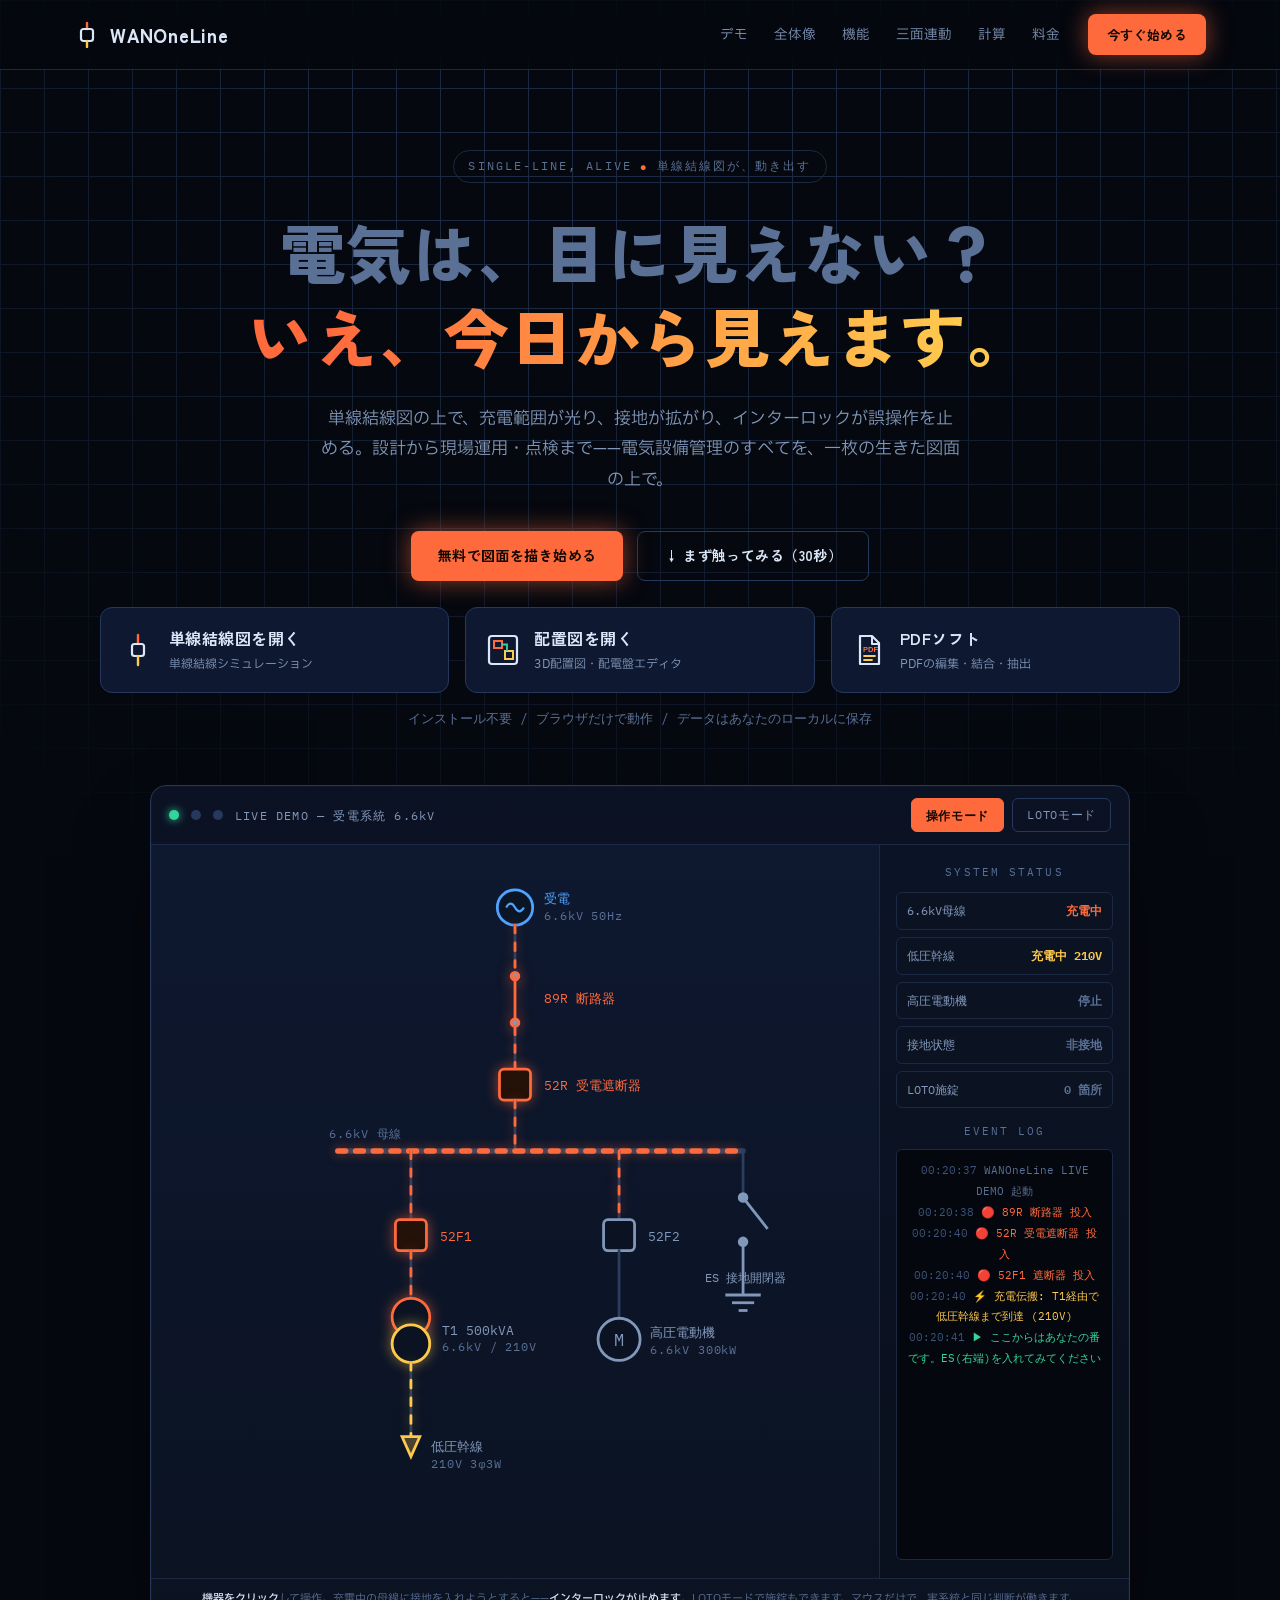
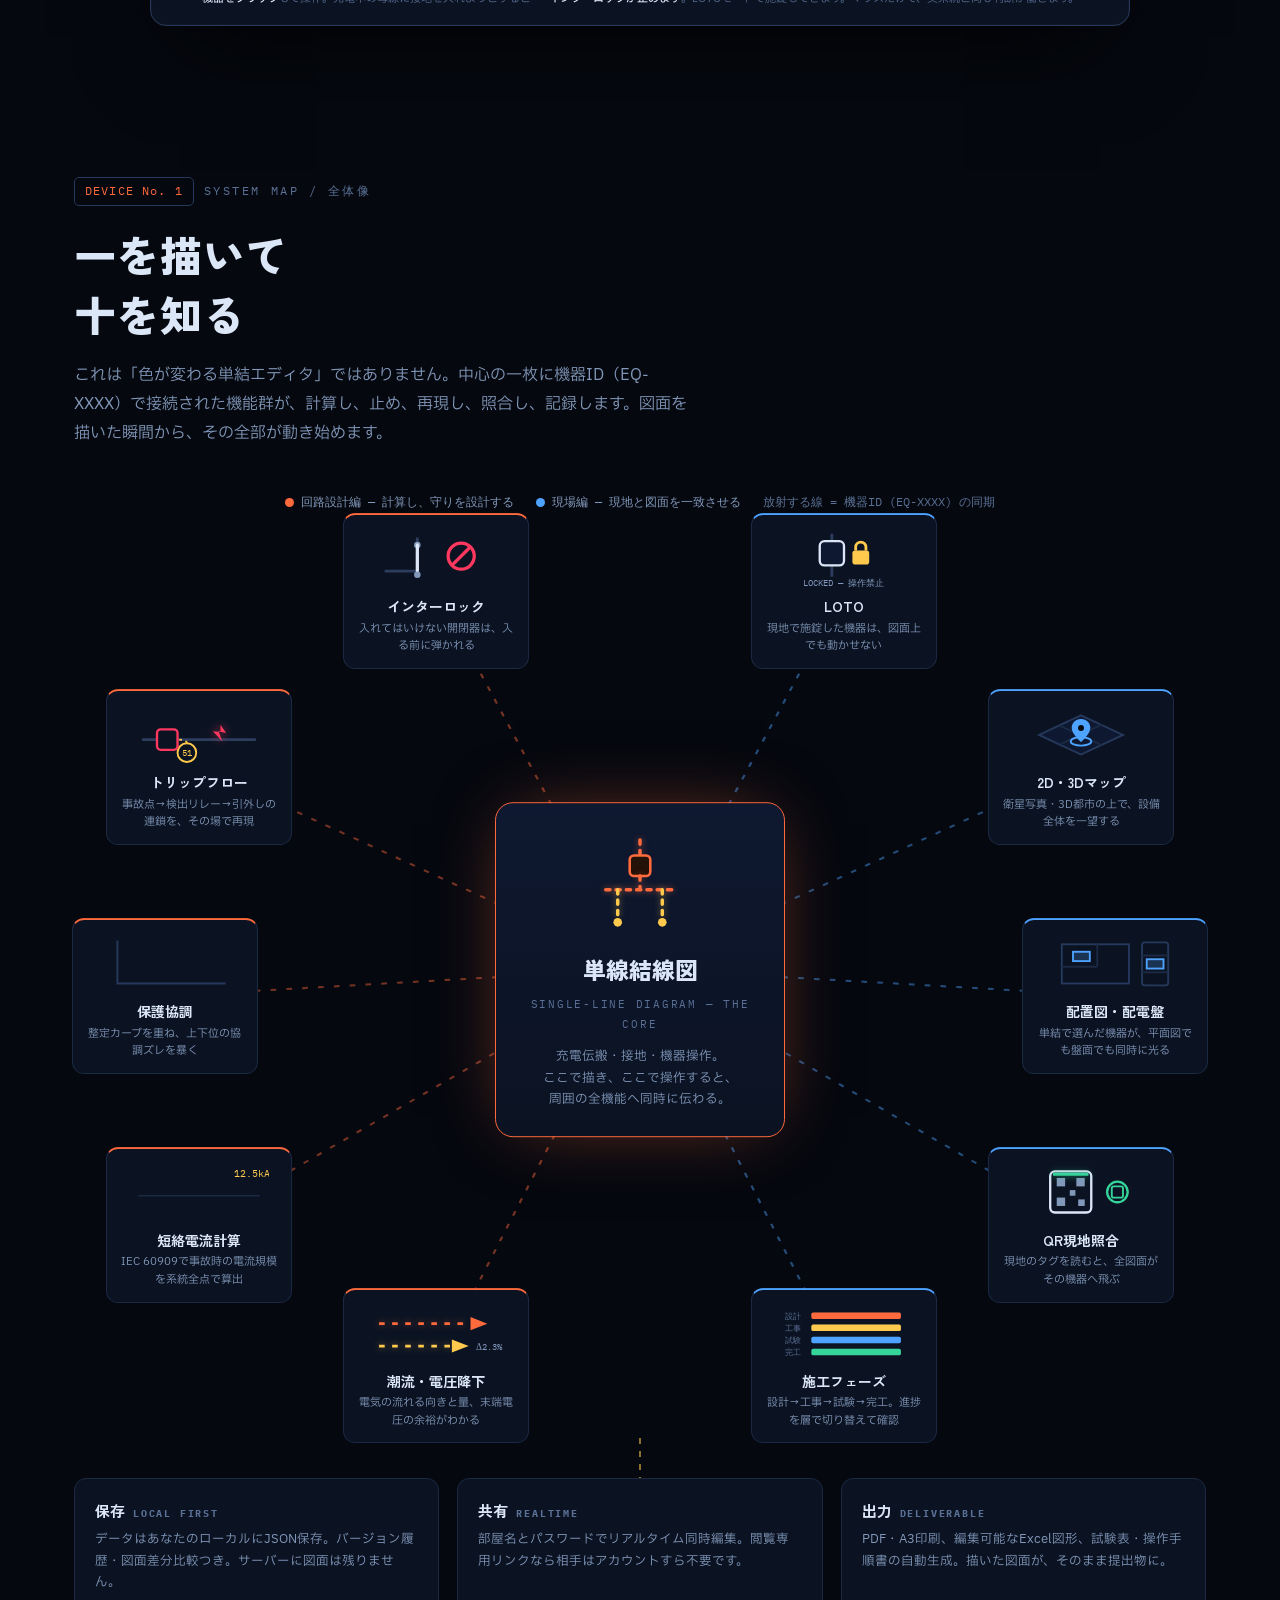
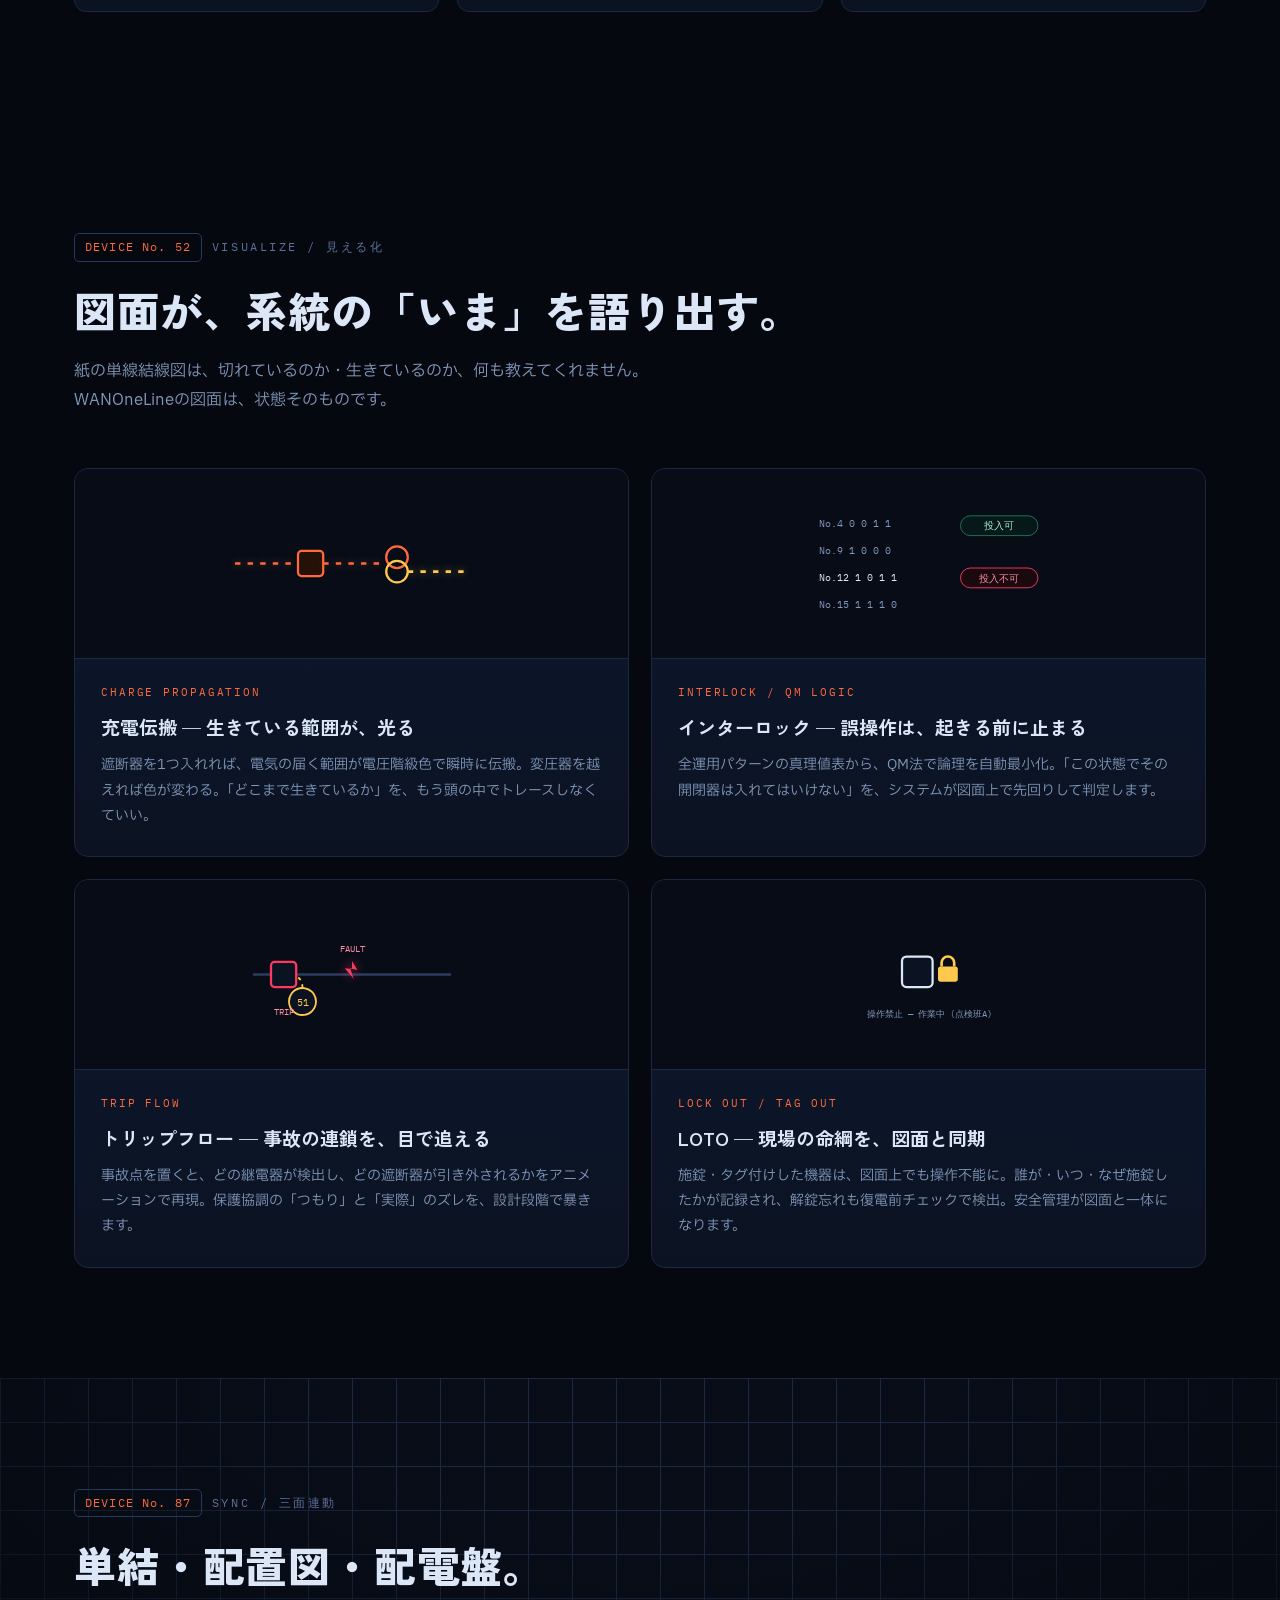
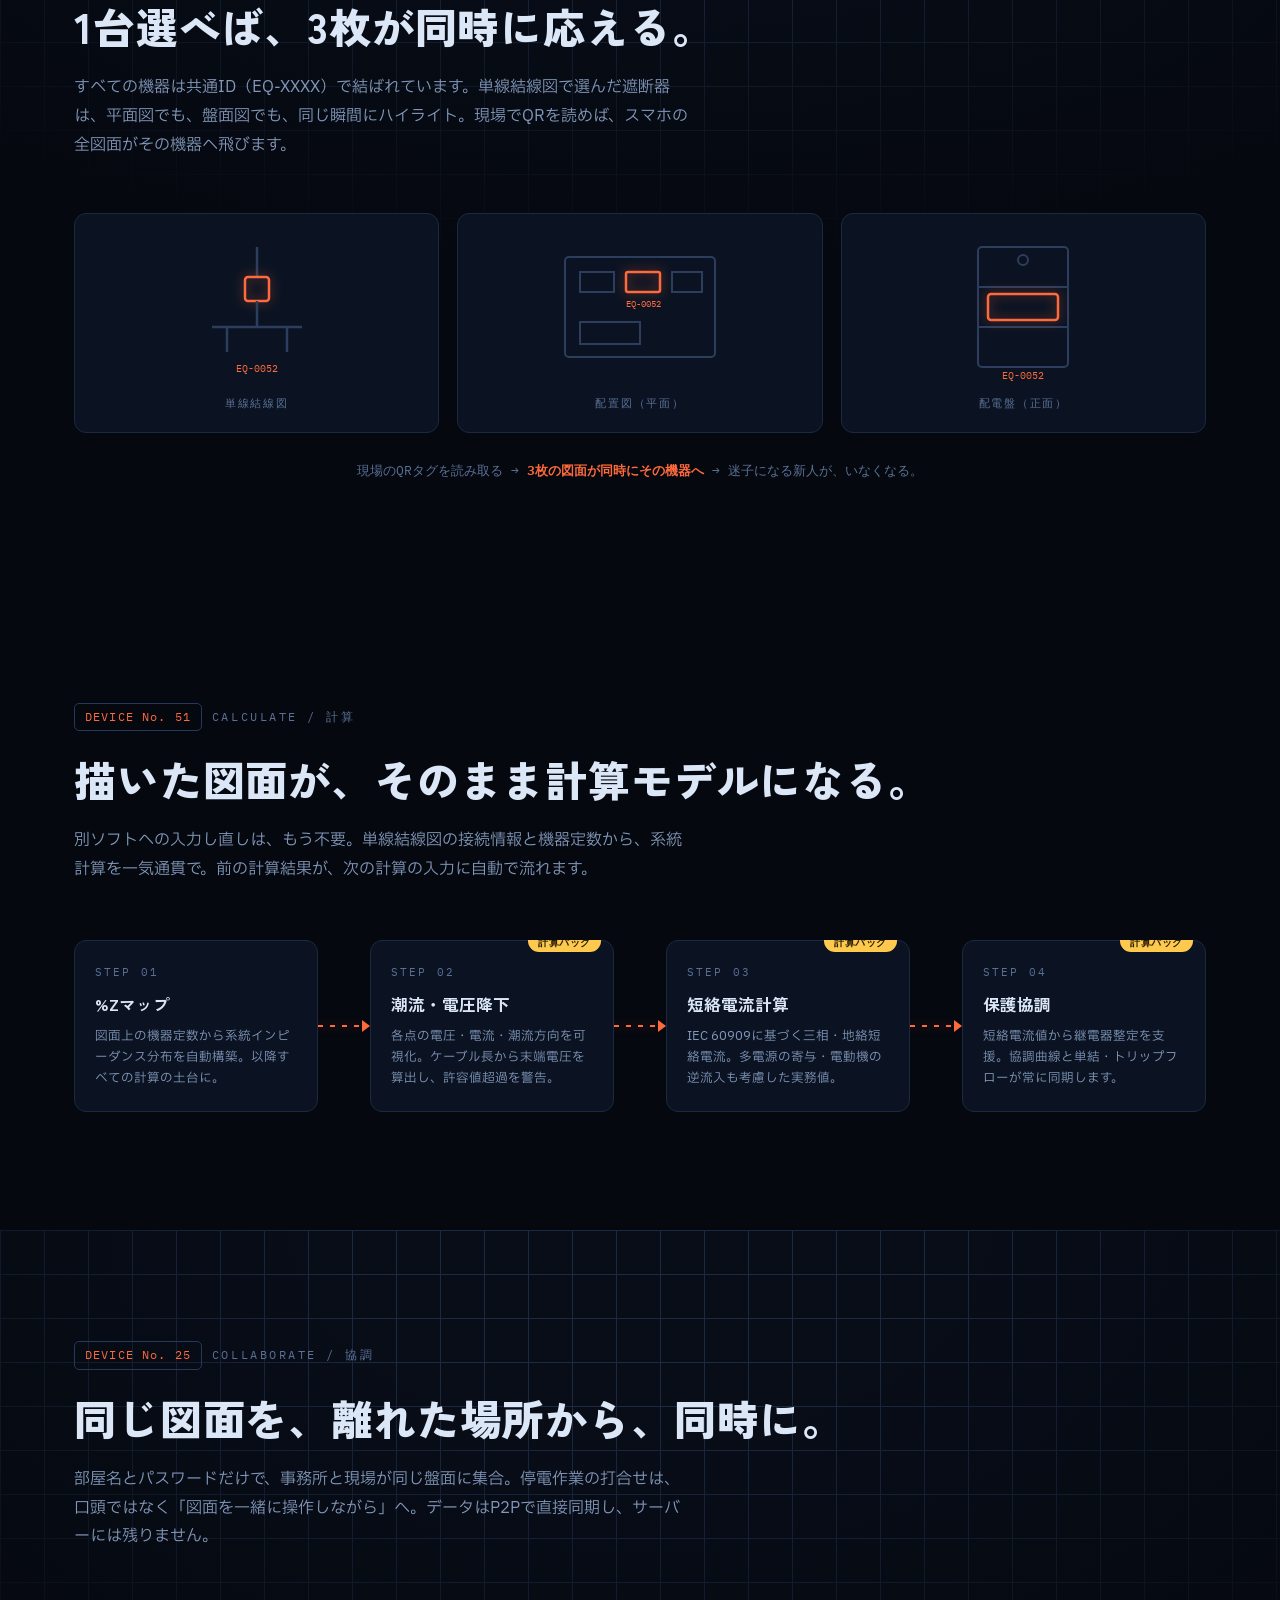
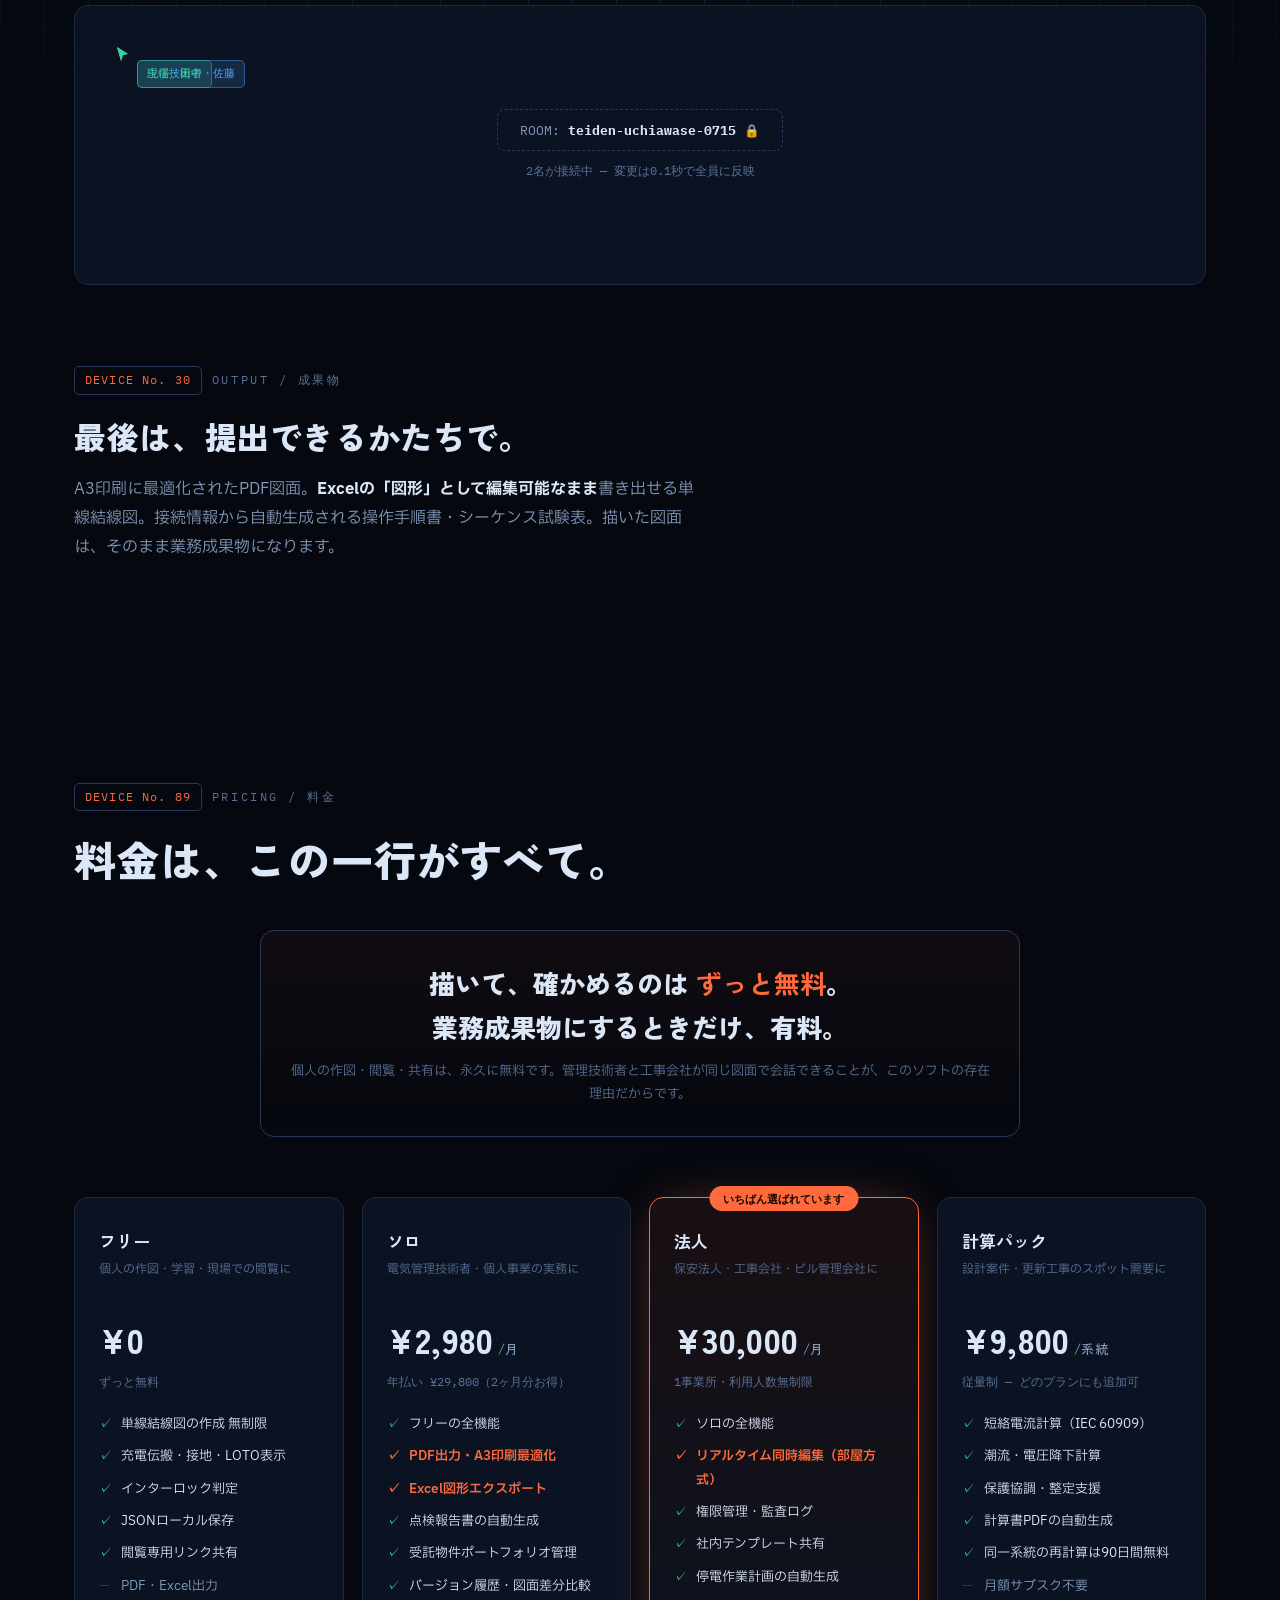
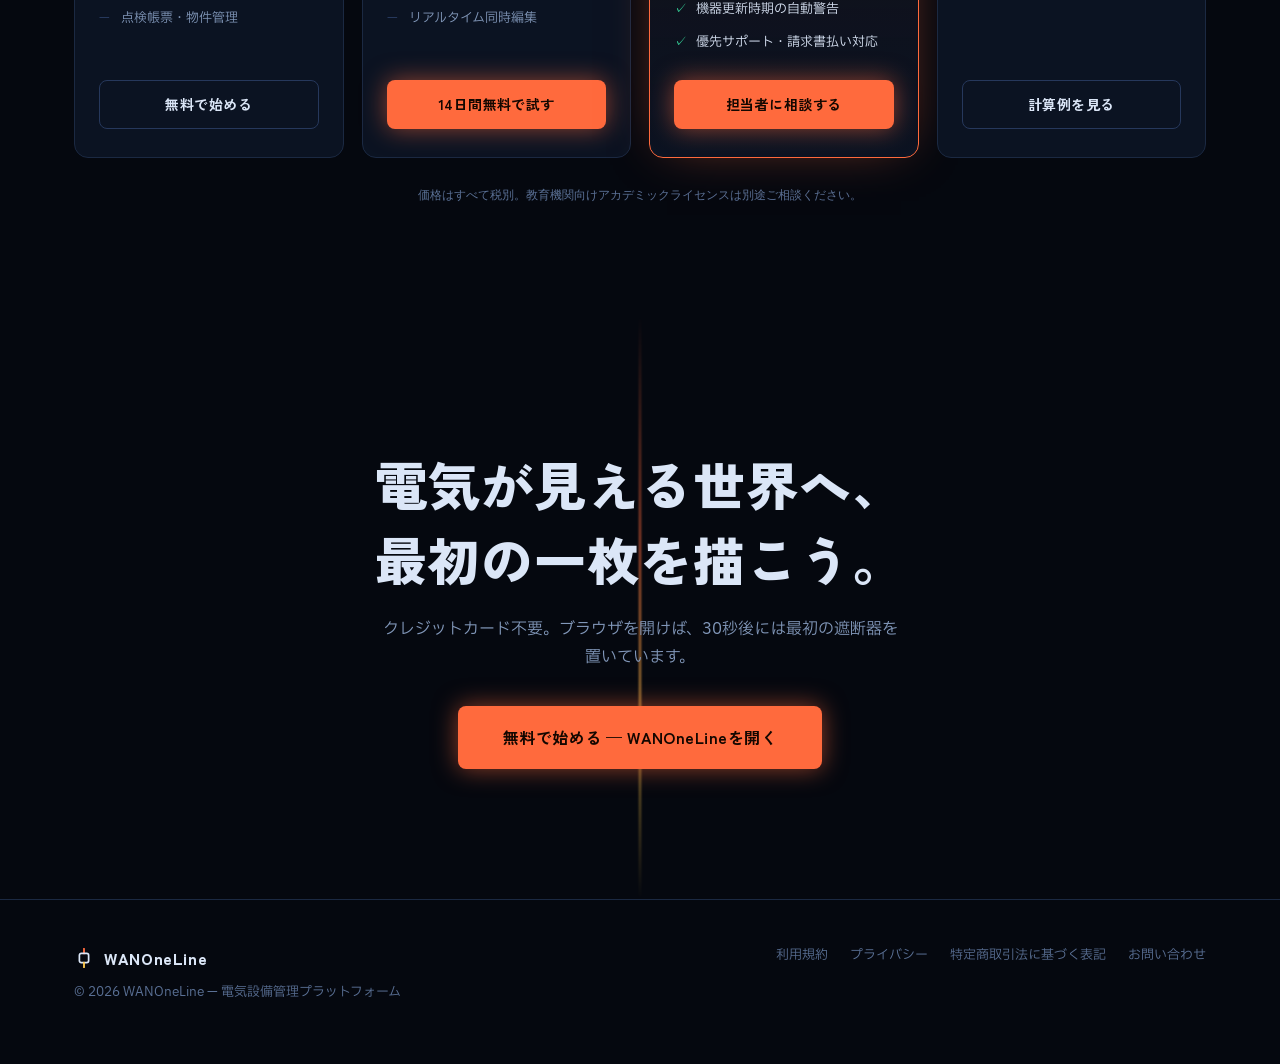
==== index.html @ 01529690 "Publish Pakuribat PDF UI164" ====
<!DOCTYPE html>
<html lang="ja">
<head>
<meta charset="UTF-8">
<meta name="viewport" content="width=device-width, initial-scale=1.0">
<title>WANOneLine — 電気を、見える化する。単線結線図プラットフォーム</title>
<meta name="description" content="単線結線図がそのまま動く。充電範囲・接地・LOTO・インターロック・短絡計算まで、電気設備管理のすべてを一枚の図面の上で。">

<!-- ════════════════════════════════════════════════════════════════════
     【遺言 その0 / Claude Fable 5】
     このページはWANOneLineの「完成した姿」を先に描いた地図だ。
     機能が完成するたび、各所に残した【遺言】コメントの指示に従って
     ハリボテを本物に差し替えていけ。全部差し替え終わった日が、発売日だ。
     ════════════════════════════════════════════════════════════════════ -->

<link rel="preconnect" href="https://fonts.googleapis.com">
<link rel="preconnect" href="https://fonts.gstatic.com" crossorigin>
<link href="https://fonts.googleapis.com/css2?family=Zen+Kaku+Gothic+New:wght@500;700;900&family=IBM+Plex+Sans+JP:wght@400;500;700&family=IBM+Plex+Mono:wght@400;600&display=swap" rel="stylesheet">

<style>
:root{
  --bg:#05080f;
  --bg2:#080d18;
  --panel:#0b1322;
  --panel2:#0e1830;
  --edge:#1b2942;
  --edge2:#26385c;
  --dim:#2c3d5e;          /* 停電中の線 */
  --hv:#ff6a3d;           /* 高圧 6.6kV */
  --hv-glow:rgba(255,106,61,.55);
  --lv:#ffc94d;           /* 低圧 */
  --lv-glow:rgba(255,201,77,.5);
  --earth:#35d49a;        /* 接地 */
  --blue:#4da3ff;         /* 特高・リンク */
  --danger:#ff3860;
  --text:#dbe6f7;
  --muted:#8298ba;
  --faint:#5a7095;
  --disp:'Zen Kaku Gothic New',sans-serif;
  --body:'IBM Plex Sans JP',sans-serif;
  --mono:'IBM Plex Mono',monospace;
}
*{box-sizing:border-box;margin:0;padding:0}
html{scroll-behavior:smooth}
body{
  background:var(--bg);color:var(--text);font-family:var(--body);
  font-size:16px;line-height:1.8;overflow-x:hidden;
}
::selection{background:var(--hv);color:#000}

/* ── 盤面グリッド背景(ミマック盤のタイル) ── */
.gridbg{
  background-image:
    linear-gradient(var(--edge) 1px,transparent 1px),
    linear-gradient(90deg,var(--edge) 1px,transparent 1px);
  background-size:44px 44px;
  position:relative;
}
.gridbg::after{content:'';position:absolute;inset:0;pointer-events:none;
  background:radial-gradient(ellipse 80% 60% at 50% 0%,transparent 30%,var(--bg) 100%);}

a{color:var(--blue);text-decoration:none}
img,svg{display:block;max-width:100%}
.wrap{max-width:1180px;margin:0 auto;padding:0 24px;position:relative;z-index:2}

/* ── nav ── */
nav{position:fixed;top:0;left:0;right:0;z-index:100;
  background:rgba(5,8,15,.72);backdrop-filter:blur(14px);
  border-bottom:1px solid var(--edge)}
.nav-in{max-width:1180px;margin:0 auto;padding:14px 24px;display:flex;align-items:center;gap:28px}
.logo{display:flex;align-items:center;gap:10px;font-family:var(--disp);font-weight:900;
  font-size:19px;letter-spacing:.04em;color:var(--text)}
.logo svg{width:26px;height:26px}
.nav-links{display:flex;gap:26px;margin-left:auto;font-size:13.5px}
.nav-links a{color:var(--muted);transition:color .2s}
.nav-links a:hover{color:var(--text)}
.btn{display:inline-block;font-family:var(--disp);font-weight:700;font-size:14px;
  padding:11px 26px;border-radius:8px;border:1px solid transparent;cursor:pointer;
  transition:transform .15s,box-shadow .2s,background .2s;letter-spacing:.03em}
.btn-hot{background:var(--hv);color:#140700;
  box-shadow:0 0 24px var(--hv-glow)}
.btn-hot:hover{transform:translateY(-2px);box-shadow:0 4px 34px var(--hv-glow)}
.btn-ghost{border-color:var(--edge2);color:var(--text);background:transparent}
.btn-ghost:hover{background:var(--panel2)}
.nav-cta{padding:8px 18px;font-size:13px}

/* ── アプリ起動ボタン ── */
.app-launch{display:flex;gap:16px;justify-content:center;flex-wrap:wrap;margin:26px auto 4px;max-width:1080px}
.app-btn{flex:1 1 260px;display:flex;align-items:center;gap:14px;text-align:left;
  padding:16px 20px;border-radius:12px;border:1px solid var(--edge2);background:var(--panel2);
  color:var(--text);transition:transform .15s,border-color .2s,box-shadow .2s}
.app-btn:hover{transform:translateY(-2px);border-color:var(--hv);box-shadow:0 4px 28px var(--hv-glow)}
.app-btn svg{flex:0 0 34px;width:34px;height:34px}
.app-btn b{display:block;font-family:var(--disp);font-size:16px;letter-spacing:.03em}
.app-btn small{display:block;font-size:12px;color:var(--muted);margin-top:2px}

/* ── hero ── */
.hero{padding:150px 0 40px;text-align:center}
.eyebrow{display:inline-flex;align-items:center;gap:8px;font-family:var(--mono);
  font-size:11.5px;letter-spacing:.18em;color:var(--faint);text-transform:uppercase;
  border:1px solid var(--edge);padding:5px 14px;border-radius:99px;margin-bottom:26px}
.eyebrow b{color:var(--hv);font-weight:600}
h1{font-family:var(--disp);font-weight:900;font-size:clamp(34px,5.6vw,64px);
  line-height:1.32;letter-spacing:.02em}
h1 .dimline{color:var(--faint)}
h1 .hotline{
  background:linear-gradient(92deg,var(--hv) 10%,var(--lv) 90%);
  -webkit-background-clip:text;background-clip:text;color:transparent;
  text-shadow:none;position:relative;
  animation:heat-up 1.6s .9s both;
}
@keyframes heat-up{
  0%{opacity:.12;filter:blur(6px) saturate(0)}
  60%{opacity:1;filter:blur(0) saturate(1.2)}
  100%{opacity:1;filter:none}
}
.hero p.lead{max-width:640px;margin:26px auto 0;color:var(--muted);font-size:17px}
.hero-ctas{margin-top:36px;display:flex;gap:14px;justify-content:center;flex-wrap:wrap}
.hero-note{margin-top:14px;font-size:12.5px;color:var(--faint);font-family:var(--mono)}

/* ── ライブデモ盤 ── */
.demo-shell{max-width:980px;margin:56px auto 0;
  background:linear-gradient(180deg,var(--panel2),var(--panel));
  border:1px solid var(--edge2);border-radius:16px;overflow:hidden;
  box-shadow:0 40px 90px -30px rgba(0,0,0,.85),0 0 0 1px rgba(255,255,255,.02) inset}
.demo-bar{display:flex;align-items:center;gap:12px;padding:12px 18px;
  border-bottom:1px solid var(--edge);background:rgba(0,0,0,.25)}
.demo-bar .dot{width:10px;height:10px;border-radius:50%;background:var(--edge2)}
.demo-bar .dot.on{background:var(--earth);box-shadow:0 0 8px var(--earth)}
.demo-title{font-family:var(--mono);font-size:12px;color:var(--muted);letter-spacing:.1em}
.demo-modes{margin-left:auto;display:flex;gap:8px}
.mode-btn{font-family:var(--mono);font-size:11.5px;padding:6px 14px;border-radius:6px;
  border:1px solid var(--edge2);background:transparent;color:var(--muted);cursor:pointer;
  transition:all .2s;letter-spacing:.06em}
.mode-btn:hover{color:var(--text)}
.mode-btn.active{background:var(--hv);border-color:var(--hv);color:#140700;font-weight:600}
.demo-body{display:grid;grid-template-columns:1fr 250px;min-height:520px}
.demo-svg-wrap{padding:16px 8px 8px;display:flex;align-items:center;justify-content:center}
#sld{width:100%;max-width:620px;height:auto}

/* SVG部品 */
.wire-base{stroke:var(--dim);stroke-width:2.5;fill:none;stroke-linecap:round}
.buswire .wire-base{stroke-width:5}
.wire-hot{stroke:var(--hv);stroke-width:2.5;fill:none;stroke-linecap:round;
  opacity:0;transition:opacity .35s;
  stroke-dasharray:7 9;
  filter:drop-shadow(0 0 5px var(--hv-glow))}
.buswire .wire-hot{stroke-width:5}
.wire-hot.lv{stroke:var(--lv);filter:drop-shadow(0 0 5px var(--lv-glow))}
.wire-hot.gnd{stroke:var(--earth);filter:drop-shadow(0 0 5px rgba(53,212,154,.5))}
.energized .wire-hot{opacity:1;animation:flow 1.1s linear infinite}
@keyframes flow{to{stroke-dashoffset:-32}}
.dev{cursor:pointer}
.dev .hitbox{fill:transparent}
.dev:hover .sym{filter:drop-shadow(0 0 7px rgba(120,170,255,.7))}
.sym{stroke:var(--muted);stroke-width:2.5;fill:var(--panel);transition:all .3s}
.dev.closed .sym{stroke:var(--text)}
.dev.hot .sym{stroke:var(--hv);fill:#241108;filter:drop-shadow(0 0 6px var(--hv-glow))}
.dev.hot.lvside .sym{stroke:var(--lv);fill:#241d08}
.dev.gnd-on .sym{stroke:var(--earth);fill:#07231a;filter:drop-shadow(0 0 6px rgba(53,212,154,.5))}
.dev-label{font-family:var(--mono);font-size:12px;fill:var(--muted)}
.dev.hot .dev-label{fill:var(--hv)}
.volt-label{font-family:var(--mono);font-size:10.5px;fill:var(--faint);letter-spacing:.08em}
.ds-blade{transform-origin:var(--ox) var(--oy);transition:transform .4s cubic-bezier(.5,1.6,.4,1);
  transform:rotate(-38deg)}
.dev.closed .ds-blade{transform:rotate(0deg)}
.loto-tag{opacity:0;transition:opacity .3s;pointer-events:none}
.dev.locked .loto-tag{opacity:1}
.dev.locked{cursor:not-allowed}
.dev.shake{animation:shake .4s}
@keyframes shake{0%,100%{transform:translateX(0)}25%{transform:translateX(-4px)}75%{transform:translateX(4px)}}
.src-pulse{animation:srcpulse 2.4s ease-in-out infinite}
@keyframes srcpulse{0%,100%{opacity:.85}50%{opacity:1}}

/* デモ右パネル(記録計風) */
.demo-side{border-left:1px solid var(--edge);padding:18px 16px;
  font-family:var(--mono);font-size:12px;background:rgba(0,0,0,.18);
  display:flex;flex-direction:column;gap:14px}
.side-h{font-size:10.5px;letter-spacing:.2em;color:var(--faint)}
.readout{display:flex;flex-direction:column;gap:7px}
.ro-row{display:flex;justify-content:space-between;align-items:center;
  padding:7px 10px;background:var(--panel);border:1px solid var(--edge);border-radius:6px}
.ro-row .k{color:var(--muted)}
.ro-row .v{font-weight:600;color:var(--faint)}
.ro-row .v.on{color:var(--hv)}
.ro-row .v.lvon{color:var(--lv)}
.ro-row .v.gnd{color:var(--earth)}
#demo-log{flex:1;min-height:120px;background:#04070d;border:1px solid var(--edge);
  border-radius:6px;padding:10px;overflow-y:auto;font-size:11px;line-height:1.9;color:var(--faint)}
#demo-log .t-hv{color:var(--hv)}
#demo-log .t-lv{color:var(--lv)}
#demo-log .t-gn{color:var(--earth)}
#demo-log .t-ng{color:var(--danger)}
.demo-hint{font-size:11px;color:var(--faint);text-align:center;padding:10px 16px 16px;
  border-top:1px solid var(--edge)}
.demo-hint b{color:var(--text);font-weight:500}

/* toast */
#toast{position:fixed;left:50%;bottom:34px;transform:translate(-50%,20px);
  background:#1a0a10;border:1px solid var(--danger);color:#ffb9c8;
  font-family:var(--mono);font-size:13px;padding:12px 22px;border-radius:8px;
  opacity:0;pointer-events:none;transition:all .3s;z-index:200;
  box-shadow:0 10px 40px rgba(255,56,96,.25)}
#toast.show{opacity:1;transform:translate(-50%,0)}
#toast.ok{background:#07231a;border-color:var(--earth);color:#a9f0d8;
  box-shadow:0 10px 40px rgba(53,212,154,.25)}

/* ── セクション共通 ── */
section{padding:110px 0;position:relative}
.sec-eyebrow{display:inline-flex;gap:10px;align-items:baseline;font-family:var(--mono);
  font-size:11.5px;letter-spacing:.22em;color:var(--faint);margin-bottom:18px}
.sec-eyebrow .devno{color:var(--hv);border:1px solid var(--edge2);
  padding:3px 10px;border-radius:5px;letter-spacing:.1em}
h2{font-family:var(--disp);font-weight:900;font-size:clamp(26px,3.6vw,42px);
  line-height:1.45;letter-spacing:.02em;margin-bottom:16px}
.sec-lead{color:var(--muted);max-width:620px;font-size:16px}
.reveal{opacity:0;transform:translateY(28px);transition:opacity .7s ease,transform .7s ease}
.reveal.vis{opacity:1;transform:none}

/* ── 全体像:軌道マップ ── */
.map-legend{display:flex;gap:22px;justify-content:center;margin-top:44px;
  font-family:var(--mono);font-size:11.5px;color:var(--muted);flex-wrap:wrap}
.map-legend .lg{display:flex;align-items:center;gap:7px}
.map-legend .ldot{width:9px;height:9px;border-radius:50%}
.orbit-stage{position:relative;height:880px;margin-top:26px}
.spokes{position:absolute;inset:0;width:100%;height:100%;pointer-events:none}
.spk{stroke-width:2;stroke-dasharray:5 9;animation:flow 1.5s linear infinite;opacity:.45}
.spk.d{stroke:var(--hv)}
.spk.f{stroke:var(--blue)}
.orb{position:absolute;left:var(--x);top:var(--y);transform:translate(-50%,-50%);
  width:186px;background:var(--panel);border:1px solid var(--edge);border-radius:12px;
  padding:10px 12px 13px;text-align:center;transition:border-color .25s,box-shadow .25s;z-index:2}
.orb[data-side=d]{border-top:2px solid var(--hv)}
.orb[data-side=f]{border-top:2px solid var(--blue)}
.orb:hover{border-color:var(--edge2);box-shadow:0 10px 40px -14px rgba(0,0,0,.8)}
.orb-viz{height:66px;display:flex;align-items:center;justify-content:center;margin-bottom:6px}
.orb-t{font-family:var(--disp);font-weight:700;font-size:14px;line-height:1.4}
.orb-c{font-size:11px;color:var(--muted);margin-top:3px;line-height:1.6}
.orbit-stage .map-hub{position:absolute;left:50%;top:49%;transform:translate(-50%,-50%);
  width:290px;z-index:3}

/* ── ビネット用アニメ ── */
.il-blade{transform-origin:var(--ox) var(--oy);animation:ilblade 3.4s infinite;stroke-linecap:round}
@keyframes ilblade{0%,10%{transform:rotate(38deg)}30%{transform:rotate(5deg)}46%,100%{transform:rotate(38deg)}}
.il-flash{animation:ilflash 3.4s infinite}
@keyframes ilflash{0%,26%,58%,100%{opacity:0}32%,48%{opacity:1}}
.cdraw{fill:none;stroke-width:2.5;stroke-linecap:round;stroke-dasharray:160;stroke-dashoffset:160;
  animation:cdraw 3.6s ease-out infinite}
@keyframes cdraw{0%,12%{stroke-dashoffset:160}62%,100%{stroke-dashoffset:0}}
.skdraw{fill:none;stroke-width:2.5;stroke-linecap:round;stroke-dasharray:300;stroke-dashoffset:300;
  animation:skdraw 3.6s ease-out infinite}
@keyframes skdraw{0%,8%{stroke-dashoffset:300}55%,100%{stroke-dashoffset:0}}
.lockin{transform-box:fill-box;transform-origin:center;animation:lockin 3.6s infinite}
@keyframes lockin{0%,10%{transform:translateY(-12px) scale(.5);opacity:0}26%,88%{transform:none;opacity:1}100%{opacity:0}}
.pindrop{transform-box:fill-box;transform-origin:center bottom;animation:pindrop 3.4s infinite}
@keyframes pindrop{0%,8%{transform:translateY(-16px);opacity:0}22%,88%{transform:translateY(0);opacity:1}100%{opacity:0}}
.ringp{transform-box:fill-box;transform-origin:center;animation:ringp 3.4s infinite}
@keyframes ringp{0%,20%{opacity:0;transform:scale(.4)}34%{opacity:.85}70%,100%{opacity:0;transform:scale(1.7)}}
.qrscan{animation:qrscan 2.6s ease-in-out infinite}
@keyframes qrscan{0%,100%{transform:translateY(0)}50%{transform:translateY(36px)}}
.ph{transform-box:fill-box;transform-origin:left center;animation:phgrow 4s infinite}
@keyframes phgrow{0%,6%{transform:scaleX(0)}34%,86%{transform:scaleX(1)}100%{transform:scaleX(0)}}
.map-hub{background:linear-gradient(180deg,var(--panel2),var(--panel));border:1px solid var(--hv);
  border-radius:18px;padding:30px 24px 26px;text-align:center;
  box-shadow:0 0 70px -22px var(--hv-glow)}
.map-hub h3{font-family:var(--disp);font-weight:900;font-size:23px;margin:14px 0 4px}
.map-hub .hsub{font-family:var(--mono);font-size:11px;color:var(--faint);letter-spacing:.16em}
.map-hub .hdesc{font-size:12.5px;color:var(--muted);margin-top:12px;line-height:1.7}
.map-base{display:grid;grid-template-columns:repeat(3,1fr);gap:18px;margin-top:20px;
  position:relative;padding-top:40px}
.map-base::before{content:'';position:absolute;top:0;left:50%;transform:translateX(-1px);
  width:2px;height:40px;
  background:repeating-linear-gradient(180deg,var(--lv) 0 6px,transparent 6px 13px);opacity:.55}
.map-basec{background:var(--panel);border:1px solid var(--edge);border-radius:12px;padding:18px 20px}
.map-basec .bt{font-family:var(--disp);font-weight:700;font-size:15px;margin-bottom:5px}
.map-basec .bt span{font-family:var(--mono);font-size:10px;color:var(--faint);
  letter-spacing:.18em;margin-left:8px}
.map-basec p{font-size:12.5px;color:var(--muted);line-height:1.7}

/* ── 機能カード ── */
.feat-grid{display:grid;grid-template-columns:repeat(2,1fr);gap:22px;margin-top:54px}
.feat{background:linear-gradient(180deg,var(--panel2),var(--panel));
  border:1px solid var(--edge);border-radius:14px;padding:0;overflow:hidden;
  transition:border-color .3s,transform .3s}
.feat:hover{border-color:var(--edge2);transform:translateY(-4px)}
.feat-viz{height:190px;border-bottom:1px solid var(--edge);background:#070c16;
  display:flex;align-items:center;justify-content:center;overflow:hidden}
.feat-tx{padding:24px 26px 28px}
.feat h3{font-family:var(--disp);font-weight:700;font-size:19px;margin-bottom:8px}
.feat p{font-size:14px;color:var(--muted)}
.feat .fno{font-family:var(--mono);font-size:10.5px;color:var(--hv);letter-spacing:.18em;margin-bottom:8px}

/* 機能カード内アニメ */
.anim-il-row{animation:ilrow 4s infinite}
@keyframes ilrow{0%,45%,100%{opacity:.25}12%,32%{opacity:1}}
.anim-trip1{animation:trip 3.6s infinite}
.anim-trip2{animation:trip 3.6s .5s infinite}
.anim-trip3{animation:trip 3.6s 1s infinite}
@keyframes trip{0%,10%{opacity:0}20%,60%{opacity:1}75%,100%{opacity:0}}
.anim-fault{animation:faultblink 3.6s infinite}
@keyframes faultblink{0%,8%{opacity:0;transform:scale(.4)}12%,55%{opacity:1;transform:scale(1)}70%,100%{opacity:0}}
.anim-scan{animation:scan 3s ease-in-out infinite}
@keyframes scan{0%,100%{transform:translateY(0)}50%{transform:translateY(84px)}}
.anim-sync{animation:syncpulse 2.6s infinite}
@keyframes syncpulse{0%,100%{opacity:.25}50%{opacity:1}}

/* ── 三面連動 ── */
.tri-wrap{display:grid;grid-template-columns:repeat(3,1fr);gap:18px;margin-top:54px}
.tri-card{background:var(--panel);border:1px solid var(--edge);border-radius:12px;
  padding:18px;text-align:center}
.tri-card .tname{font-family:var(--mono);font-size:11px;color:var(--faint);
  letter-spacing:.16em;margin-top:12px}
.tri-svg{height:150px;margin:0 auto}
.tri-hl{fill:none;stroke:var(--hv);stroke-width:2.5;
  filter:drop-shadow(0 0 6px var(--hv-glow));animation:syncpulse 2.6s infinite}
.tri-note{margin-top:26px;text-align:center;font-family:var(--mono);font-size:12.5px;color:var(--faint)}
.tri-note b{color:var(--hv);font-weight:600}

/* ── 計算パイプライン ── */
.pipe{display:flex;align-items:stretch;gap:0;margin-top:56px;overflow-x:auto;padding-bottom:8px}
.pipe-node{flex:1;min-width:180px;background:var(--panel);border:1px solid var(--edge);
  border-radius:12px;padding:22px 20px;position:relative}
.pipe-node .pn{font-family:var(--mono);font-size:10.5px;color:var(--faint);letter-spacing:.2em}
.pipe-node h4{font-family:var(--disp);font-weight:700;font-size:16.5px;margin:8px 0 6px}
.pipe-node p{font-size:12.5px;color:var(--muted);line-height:1.7}
.pipe-link{width:52px;flex:none;display:flex;align-items:center;justify-content:center}
.pipe-link svg{width:52px;height:14px;overflow:visible}
.pipe-flow{stroke:var(--hv);stroke-width:2;stroke-dasharray:5 7;
  animation:flow 1.2s linear infinite;filter:drop-shadow(0 0 4px var(--hv-glow))}
.pipe-node.paid::after{content:'計算パック';position:absolute;top:-11px;right:12px;
  font-family:var(--mono);font-size:10px;background:var(--lv);color:#241d08;
  padding:2px 10px;border-radius:99px;font-weight:600;letter-spacing:.06em}

/* ── 協調 ── */
.collab-stage{margin-top:54px;background:var(--panel);border:1px solid var(--edge);
  border-radius:14px;padding:40px;position:relative;height:280px;overflow:hidden}
.cursor-a,.cursor-b{position:absolute;font-family:var(--mono);font-size:11px;display:flex;align-items:flex-start;gap:6px}
.cursor-a{animation:curA 7s ease-in-out infinite}
.cursor-b{animation:curB 7s ease-in-out infinite}
.cursor-tag{padding:3px 9px;border-radius:5px;margin-top:14px;white-space:nowrap}
.cursor-a .cursor-tag{background:rgba(77,163,255,.16);color:var(--blue);border:1px solid rgba(77,163,255,.4)}
.cursor-b .cursor-tag{background:rgba(53,212,154,.14);color:var(--earth);border:1px solid rgba(53,212,154,.4)}
@keyframes curA{0%,100%{left:12%;top:26%}35%{left:56%;top:52%}70%{left:30%;top:70%}}
@keyframes curB{0%,100%{left:72%;top:64%}40%{left:44%;top:30%}75%{left:64%;top:44%}}
.collab-center{position:absolute;inset:0;display:flex;flex-direction:column;
  align-items:center;justify-content:center;gap:10px;text-align:center}
.room-chip{font-family:var(--mono);font-size:12.5px;border:1px dashed var(--edge2);
  padding:9px 22px;border-radius:8px;color:var(--muted)}
.room-chip b{color:var(--text)}

/* ── 料金 ── */
.principle{margin:0 auto 60px;max-width:760px;text-align:center;
  border:1px solid var(--edge2);border-radius:14px;padding:30px 26px;
  background:linear-gradient(180deg,rgba(255,106,61,.05),transparent)}
.principle .pline{font-family:var(--disp);font-weight:900;font-size:clamp(19px,2.6vw,26px);line-height:1.7}
.principle .pline b{color:var(--hv)}
.principle small{display:block;margin-top:10px;color:var(--faint);font-size:13px}
.price-grid{display:grid;grid-template-columns:repeat(4,1fr);gap:18px;align-items:stretch}
.plan{background:var(--panel);border:1px solid var(--edge);border-radius:14px;
  padding:28px 24px;display:flex;flex-direction:column;position:relative;
  transition:transform .3s,border-color .3s}
.plan:hover{transform:translateY(-5px)}
.plan.hotplan{border-color:var(--hv);background:linear-gradient(180deg,rgba(255,106,61,.08),var(--panel));
  box-shadow:0 0 50px -18px var(--hv-glow)}
.plan.hotplan::before{content:'いちばん選ばれています';position:absolute;top:-12px;left:50%;
  transform:translateX(-50%);font-family:var(--mono);font-size:10.5px;font-weight:600;
  background:var(--hv);color:#140700;padding:3px 14px;border-radius:99px;white-space:nowrap}
.plan .pname{font-family:var(--disp);font-weight:700;font-size:17px}
.plan .pfor{font-size:12px;color:var(--faint);margin-top:2px;min-height:36px}
.plan .pprice{font-family:var(--disp);font-weight:900;font-size:34px;margin:14px 0 2px;letter-spacing:.01em}
.plan .pprice small{font-size:13px;font-weight:500;color:var(--muted)}
.plan .punit{font-size:11.5px;color:var(--faint);font-family:var(--mono);min-height:18px}
.plan ul{list-style:none;margin:20px 0 26px;display:flex;flex-direction:column;gap:9px;flex:1}
.plan li{font-size:13px;color:var(--muted);padding-left:22px;position:relative}
.plan li::before{content:'—';position:absolute;left:0;color:var(--edge2)}
.plan li.inc::before{content:'✓';color:var(--earth)}
.plan li.inc{color:var(--text)}
.plan li.hl{color:var(--hv);font-weight:600}
.plan li.hl::before{content:'✓';color:var(--hv)}
.plan .btn{text-align:center}
.price-fine{margin-top:26px;text-align:center;font-size:12px;color:var(--faint);font-family:var(--mono)}

/* ── final CTA ── */
.final{padding:130px 0;text-align:center;position:relative;overflow:hidden}
.final::before{content:'';position:absolute;left:50%;top:0;transform:translateX(-50%);
  width:2px;height:100%;background:linear-gradient(180deg,transparent,var(--hv) 40%,var(--lv) 70%,transparent);
  filter:blur(1px);opacity:.7;animation:srcpulse 2.4s infinite}
.final h2{font-size:clamp(30px,4.4vw,52px)}
.final p{color:var(--muted);margin:18px auto 34px;max-width:520px}

/* ── footer ── */
footer{border-top:1px solid var(--edge);padding:44px 0 60px;font-size:13px;color:var(--faint)}
.foot-in{display:flex;justify-content:space-between;gap:24px;flex-wrap:wrap}
.foot-links{display:flex;gap:22px}
.foot-links a{color:var(--faint)}
.foot-links a:hover{color:var(--muted)}

/* ── responsive ── */
@media(max-width:960px){
  .feat-grid{grid-template-columns:1fr}
  .orbit-stage{height:auto;display:grid;grid-template-columns:1fr 1fr;gap:14px}
  .orbit-stage .orb{position:static;transform:none;width:auto}
  .orbit-stage .spokes{display:none}
  .orbit-stage .map-hub{position:static;transform:none;grid-column:1/-1;order:-1;width:auto;max-width:420px;margin:0 auto}
  .map-base{grid-template-columns:1fr}
  .price-grid{grid-template-columns:repeat(2,1fr)}
  .demo-body{grid-template-columns:1fr}
  .demo-side{border-left:none;border-top:1px solid var(--edge)}
  .tri-wrap{grid-template-columns:1fr}
  .pipe{flex-direction:column}
  .pipe-link{transform:rotate(90deg);height:40px;width:100%}
}
@media(max-width:600px){
  .price-grid{grid-template-columns:1fr}
  .nav-links{display:none}
}
@media(prefers-reduced-motion:reduce){
  *,*::before,*::after{animation:none!important;transition:none!important}
  .reveal{opacity:1;transform:none}
}
:focus-visible{outline:2px solid var(--blue);outline-offset:3px;border-radius:4px}
</style>
</head>
<body>

<nav>
  <div class="nav-in">
    <a href="#" class="logo" aria-label="WANOneLine ホーム">
      <svg viewBox="0 0 26 26" fill="none" aria-hidden="true">
        <line x1="13" y1="1" x2="13" y2="7" stroke="#ff6a3d" stroke-width="2.4" stroke-linecap="round"/>
        <rect x="7" y="7" width="12" height="12" rx="2.5" stroke="#dbe6f7" stroke-width="2.2"/>
        <line x1="13" y1="19" x2="13" y2="25" stroke="#ffc94d" stroke-width="2.4" stroke-linecap="round"/>
      </svg>
      WANOneLine
    </a>
    <div class="nav-links">
      <a href="#demo">デモ</a>
      <a href="#map">全体像</a>
      <a href="#features">機能</a>
      <a href="#sync">三面連動</a>
      <a href="#calc">計算</a>
      <a href="#pricing">料金</a>
    </div>
    <a href="#pricing" class="btn btn-hot nav-cta">今すぐ始める</a>
  </div>
</nav>

<!-- ═══════════ HERO + ライブデモ ═══════════ -->
<header class="hero gridbg">
  <div class="wrap">
    <div class="eyebrow">SINGLE-LINE, ALIVE <b>●</b> 単線結線図が、動き出す</div>
    <h1>
      <span class="dimline">電気は、目に見えない？</span><br>
      <span class="hotline">いえ、今日から見えます。</span>
    </h1>
    <p class="lead">単線結線図の上で、充電範囲が光り、接地が拡がり、インターロックが誤操作を止める。設計から現場運用・点検まで——電気設備管理のすべてを、一枚の生きた図面の上で。</p>
    <div class="hero-ctas">
      <a href="#pricing" class="btn btn-hot">無料で図面を描き始める</a>
      <a href="#demo" class="btn btn-ghost">↓ まず触ってみる（30秒）</a>
    </div>
    <div class="app-launch">
      <a href="oneline/index.html" class="app-btn" id="open-oneline">
        <svg viewBox="0 0 34 34" fill="none" aria-hidden="true"><line x1="17" y1="2" x2="17" y2="11" stroke="#ff6a3d" stroke-width="2.4" stroke-linecap="round"/><rect x="11" y="11" width="12" height="12" rx="2.5" stroke="#dbe6f7" stroke-width="2.2"/><line x1="17" y1="23" x2="17" y2="32" stroke="#ffc94d" stroke-width="2.4" stroke-linecap="round"/></svg>
        <span><b>単線結線図を開く</b><small>単線結線シミュレーション</small></span>
      </a>
      <a href="haichizu/cesium-integrated.html" class="app-btn" id="open-layout">
        <svg viewBox="0 0 34 34" fill="none" aria-hidden="true"><rect x="3" y="3" width="28" height="28" rx="3" stroke="#dbe6f7" stroke-width="2.2"/><rect x="8" y="8" width="8" height="7" stroke="#ff6a3d" stroke-width="2"/><rect x="19" y="18" width="8" height="8" stroke="#ffc94d" stroke-width="2"/><path d="M16 11.5h5v6.5" stroke="#35d49a" stroke-width="1.8"/></svg>
        <span><b>配置図を開く</b><small>3D配置図・配電盤エディタ</small></span>
      </a>
      <a href="pdf/index.html?v=20261126-image-paste-164" class="app-btn" id="open-pdf">
        <svg viewBox="0 0 34 34" fill="none" aria-hidden="true"><path d="M8 3h12l7 7v21H8z" stroke="#dbe6f7" stroke-width="2.2" stroke-linejoin="round"/><path d="M20 3v8h7" stroke="#dbe6f7" stroke-width="2" stroke-linejoin="round"/><path d="M12 23h11M12 27h8" stroke="#ffc94d" stroke-width="1.8" stroke-linecap="round"/><text x="11" y="19" fill="#ff6a3d" font-family="sans-serif" font-size="7.5" font-weight="700">PDF</text></svg>
        <span><b>PDFソフト</b><small>PDFの編集・結合・抽出</small></span>
      </a>
    </div>
    <div class="hero-note">インストール不要 / ブラウザだけで動作 / データはあなたのローカルに保存</div>

    <!-- ════════════════════════════════════════════════════════
         【遺言 その1】ヒーロー
         短絡計算エンジン(IEC 60909)が完成したら、eyebrowの隣に
         「IEC 60909 準拠」バッジを正式に追加しろ。準拠を名乗るのは
         検証テストが通ってからだ。順番を間違えるな。
         ════════════════════════════════════════════════════════ -->

    <!-- ── 触れる盤面 ── -->
    <div class="demo-shell" id="demo">
      <div class="demo-bar">
        <span class="dot on"></span><span class="dot"></span><span class="dot"></span>
        <span class="demo-title">LIVE DEMO — 受電系統 6.6kV</span>
        <div class="demo-modes" role="tablist" aria-label="デモモード">
          <button class="mode-btn active" id="mode-op" type="button">操作モード</button>
          <button class="mode-btn" id="mode-loto" type="button">LOTOモード</button>
        </div>
      </div>
      <div class="demo-body">
        <div class="demo-svg-wrap">
          <!-- ════════════════════════════════════════════════════
               【遺言 その2】デモ盤
               トリップフロー機能が完成したら、ここに「事故発生」ボタンを
               追加しろ。F点短絡 → 51動作 → 52R引外し の連鎖が目の前で
               動けば、営業はこのデモだけで決まる。エンジンはもうある。
               ════════════════════════════════════════════════════ -->
          <svg id="sld" viewBox="0 0 560 640" role="img" aria-label="操作できる単線結線図デモ">
            <!-- 電源 -->
            <g class="src-pulse">
              <circle cx="280" cy="42" r="16" class="sym" style="stroke:#4da3ff;fill:#0a1626"/>
              <path d="M272 42 q4 -7 8 0 q4 7 8 0" stroke="#4da3ff" stroke-width="2" fill="none"/>
              <text x="306" y="38" class="dev-label" style="fill:#4da3ff">受電</text>
              <text x="306" y="53" class="volt-label">6.6kV 50Hz</text>
            </g>

            <!-- wire: 受電→DS -->
            <g class="wireg" id="w-src-ds">
              <path class="wire-base" d="M280 58 V 96"/>
              <path class="wire-hot"  d="M280 58 V 96"/>
            </g>

            <!-- DS 89R -->
            <g class="dev" id="d-ds" tabindex="0" role="button" aria-label="断路器 89R を開閉">
              <rect class="hitbox" x="248" y="96" width="64" height="58"/>
              <circle cx="280" cy="104" r="3.5" class="sym" style="fill:var(--muted)"/>
              <line class="sym ds-blade" style="--ox:280px;--oy:104px" x1="280" y1="104" x2="280" y2="142"/>
              <circle cx="280" cy="146" r="3.5" class="sym" style="fill:var(--muted)"/>
              <text x="306" y="128" class="dev-label">89R 断路器</text>
              <g class="loto-tag" transform="translate(238,110)">
                <rect x="0" y="6" width="16" height="12" rx="2.5" fill="#ffc94d"/>
                <path d="M3 6 v-2 a5 5 0 0 1 10 0 v2" stroke="#ffc94d" stroke-width="2.4" fill="none"/>
              </g>
            </g>

            <g class="wireg" id="w-ds-cb">
              <path class="wire-base" d="M280 150 V 186"/>
              <path class="wire-hot"  d="M280 150 V 186"/>
            </g>

            <!-- CB 52R -->
            <g class="dev" id="d-52r" tabindex="0" role="button" aria-label="受電遮断器 52R を開閉">
              <rect class="hitbox" x="248" y="186" width="64" height="46"/>
              <rect class="sym cb-box" x="266" y="188" width="28" height="28" rx="4"/>
              <text x="306" y="207" class="dev-label">52R 受電遮断器</text>
              <g class="loto-tag" transform="translate(238,196)">
                <rect x="0" y="6" width="16" height="12" rx="2.5" fill="#ffc94d"/>
                <path d="M3 6 v-2 a5 5 0 0 1 10 0 v2" stroke="#ffc94d" stroke-width="2.4" fill="none"/>
              </g>
            </g>

            <g class="wireg" id="w-cb-bus">
              <path class="wire-base" d="M280 216 V 262"/>
              <path class="wire-hot"  d="M280 216 V 262"/>
            </g>

            <!-- 母線 -->
            <g class="wireg buswire" id="w-bus">
              <path class="wire-base" d="M120 262 H 486"/>
              <path class="wire-hot"  d="M120 262 H 486"/>
            </g>
            <text x="112" y="250" class="volt-label">6.6kV 母線</text>

            <!-- フィーダ1 -->
            <g class="wireg" id="w-bus-f1">
              <path class="wire-base" d="M186 262 V 322"/>
              <path class="wire-hot"  d="M186 262 V 322"/>
            </g>
            <g class="dev" id="d-52f1" tabindex="0" role="button" aria-label="変圧器一次遮断器 52F1 を開閉">
              <rect class="hitbox" x="154" y="322" width="64" height="46"/>
              <rect class="sym cb-box" x="172" y="324" width="28" height="28" rx="4"/>
              <text x="212" y="343" class="dev-label">52F1</text>
              <g class="loto-tag" transform="translate(144,332)">
                <rect x="0" y="6" width="16" height="12" rx="2.5" fill="#ffc94d"/>
                <path d="M3 6 v-2 a5 5 0 0 1 10 0 v2" stroke="#ffc94d" stroke-width="2.4" fill="none"/>
              </g>
            </g>
            <g class="wireg" id="w-f1-tr">
              <path class="wire-base" d="M186 352 V 396"/>
              <path class="wire-hot"  d="M186 352 V 396"/>
            </g>
            <!-- TR -->
            <g id="d-tr">
              <circle cx="186" cy="412" r="17" class="sym tr-c1"/>
              <circle cx="186" cy="436" r="17" class="sym tr-c2"/>
              <text x="214" y="428" class="dev-label">T1 500kVA</text>
              <text x="214" y="443" class="volt-label">6.6kV / 210V</text>
            </g>
            <g class="wireg" id="w-tr-load">
              <path class="wire-base" d="M186 453 V 520"/>
              <path class="wire-hot lv" d="M186 453 V 520"/>
            </g>
            <g id="d-load">
              <path class="sym" id="load-arrow" d="M178 520 L186 538 L194 520 Z" style="fill:none"/>
              <text x="204" y="533" class="dev-label">低圧幹線</text>
              <text x="204" y="548" class="volt-label">210V 3φ3W</text>
            </g>

            <!-- フィーダ2 -->
            <g class="wireg" id="w-bus-f2">
              <path class="wire-base" d="M374 262 V 322"/>
              <path class="wire-hot"  d="M374 262 V 322"/>
            </g>
            <g class="dev" id="d-52f2" tabindex="0" role="button" aria-label="電動機遮断器 52F2 を開閉">
              <rect class="hitbox" x="342" y="322" width="64" height="46"/>
              <rect class="sym cb-box" x="360" y="324" width="28" height="28" rx="4"/>
              <text x="400" y="343" class="dev-label">52F2</text>
              <g class="loto-tag" transform="translate(332,332)">
                <rect x="0" y="6" width="16" height="12" rx="2.5" fill="#ffc94d"/>
                <path d="M3 6 v-2 a5 5 0 0 1 10 0 v2" stroke="#ffc94d" stroke-width="2.4" fill="none"/>
              </g>
            </g>
            <g class="wireg" id="w-f2-m">
              <path class="wire-base" d="M374 352 V 412"/>
              <path class="wire-hot"  d="M374 352 V 412"/>
            </g>
            <g id="d-m">
              <circle cx="374" cy="432" r="19" class="sym m-c"/>
              <text x="374" y="438" text-anchor="middle" style="font-family:var(--mono);font-size:15px;fill:var(--muted)" class="m-t">M</text>
              <text x="402" y="430" class="dev-label">高圧電動機</text>
              <text x="402" y="445" class="volt-label">6.6kV 300kW</text>
            </g>

            <!-- 接地開閉器 ES -->
            <g class="wireg" id="w-bus-es">
              <path class="wire-base" d="M486 262 V 300"/>
              <path class="wire-hot gnd" d="M486 262 V 300"/>
            </g>
            <g class="dev" id="d-es" tabindex="0" role="button" aria-label="接地開閉器 ES を開閉">
              <rect class="hitbox" x="454" y="298" width="70" height="60"/>
              <circle cx="486" cy="304" r="3.5" class="sym" style="fill:var(--muted)"/>
              <line class="sym ds-blade" style="--ox:486px;--oy:304px" x1="486" y1="304" x2="486" y2="340"/>
              <circle cx="486" cy="344" r="3.5" class="sym" style="fill:var(--muted)"/>
              <text x="452" y="380" class="dev-label" style="font-size:11px">ES 接地開閉器</text>
              <g class="loto-tag" transform="translate(508,308)">
                <rect x="0" y="6" width="16" height="12" rx="2.5" fill="#ffc94d"/>
                <path d="M3 6 v-2 a5 5 0 0 1 10 0 v2" stroke="#ffc94d" stroke-width="2.4" fill="none"/>
              </g>
            </g>
            <g id="earth-sym">
              <line x1="486" y1="348" x2="486" y2="392" class="sym" id="es-tail"/>
              <line x1="470" y1="392" x2="502" y2="392" class="sym"/>
              <line x1="476" y1="399" x2="496" y2="399" class="sym"/>
              <line x1="482" y1="406" x2="490" y2="406" class="sym"/>
            </g>
          </svg>
        </div>

        <aside class="demo-side" aria-label="系統状態モニタ">
          <div>
            <div class="side-h">SYSTEM STATUS</div>
            <div class="readout" style="margin-top:10px">
              <div class="ro-row"><span class="k">6.6kV母線</span><span class="v" id="ro-bus">停電</span></div>
              <div class="ro-row"><span class="k">低圧幹線</span><span class="v" id="ro-lv">停電</span></div>
              <div class="ro-row"><span class="k">高圧電動機</span><span class="v" id="ro-m">停止</span></div>
              <div class="ro-row"><span class="k">接地状態</span><span class="v" id="ro-es">非接地</span></div>
              <div class="ro-row"><span class="k">LOTO施錠</span><span class="v" id="ro-loto">0 箇所</span></div>
            </div>
          </div>
          <div style="display:flex;flex-direction:column;flex:1">
            <div class="side-h" style="margin-bottom:8px">EVENT LOG</div>
            <div id="demo-log" aria-live="polite"></div>
          </div>
        </aside>
      </div>
      <div class="demo-hint">
        <b>機器をクリック</b>して操作。充電中の母線に接地を入れようとすると——<b>インターロックが止めます</b>。LOTOモードで施錠もできます。マウスだけで、実系統と同じ判断が働きます。
      </div>
    </div>
  </div>
</header>

<!-- ═══════════ 全体像 ═══════════ -->
<section id="map">
  <div class="wrap">
    <div class="sec-eyebrow reveal"><span class="devno">DEVICE No. 1</span>SYSTEM MAP / 全体像</div>
    <h2 class="reveal">一を描いて<br>十を知る</h2>
    <p class="sec-lead reveal">これは「色が変わる単結エディタ」ではありません。中心の一枚に機器ID（EQ-XXXX）で接続された機能群が、計算し、止め、再現し、照合し、記録します。図面を描いた瞬間から、その全部が動き始めます。</p>

    <!-- ════════════════════════════════════════════════════════
         【遺言 その10】全体像マップ
         モジュールが統合されるたび、対応するチップをそのモジュールの
         実画面スクリーンショットへのライトボックス付きリンクにしろ。
         「概念図」が「目次」に育てば、このセクションが製品ツアーになる。
         ════════════════════════════════════════════════════════ -->
    <div class="map-legend reveal">
      <span class="lg"><span class="ldot" style="background:var(--hv)"></span>回路設計編 — 計算し、守りを設計する</span>
      <span class="lg"><span class="ldot" style="background:var(--blue)"></span>現場編 — 現地と図面を一致させる</span>
      <span class="lg" style="color:var(--faint)">放射する線 = 機器ID (EQ-XXXX) の同期</span>
    </div>

    <div class="orbit-stage reveal">
      <!-- 放射スポーク -->
      <svg class="spokes" viewBox="0 0 1000 880" preserveAspectRatio="none" aria-hidden="true">
        <line class="spk d" x1="500" y1="431" x2="320" y2="53"/>
        <line class="spk d" x1="500" y1="431" x2="110" y2="229"/>
        <line class="spk d" x1="500" y1="431" x2="80"  y2="458"/>
        <line class="spk d" x1="500" y1="431" x2="110" y2="686"/>
        <line class="spk d" x1="500" y1="431" x2="320" y2="827"/>
        <line class="spk f" x1="500" y1="431" x2="680" y2="53"/>
        <line class="spk f" x1="500" y1="431" x2="890" y2="229"/>
        <line class="spk f" x1="500" y1="431" x2="920" y2="458"/>
        <line class="spk f" x1="500" y1="431" x2="890" y2="686"/>
        <line class="spk f" x1="500" y1="431" x2="680" y2="827"/>
      </svg>

      <!-- 中心:単線結線図 -->
      <div class="map-hub">
        <svg viewBox="0 0 140 120" width="120" style="margin:0 auto" aria-hidden="true">
          <path d="M70 8 V26" stroke="#ff6a3d" stroke-width="4" stroke-linecap="round"
                stroke-dasharray="5 7" style="animation:flow 1.1s linear infinite;filter:drop-shadow(0 0 4px rgba(255,106,61,.55))"/>
          <rect x="58" y="26" width="24" height="24" rx="5" fill="#241108" stroke="#ff6a3d" stroke-width="3"/>
          <path d="M70 50 V66 M30 66 H110" stroke="#ff6a3d" stroke-width="4" fill="none" stroke-linecap="round"
                stroke-dasharray="5 7" style="animation:flow 1.1s linear infinite;filter:drop-shadow(0 0 4px rgba(255,106,61,.55))"/>
          <path d="M44 66 V96 M96 66 V96" stroke="#ffc94d" stroke-width="4" stroke-linecap="round"
                stroke-dasharray="5 7" style="animation:flow 1.1s .2s linear infinite;filter:drop-shadow(0 0 4px rgba(255,201,77,.5))"/>
          <circle cx="44" cy="104" r="5" fill="#ffc94d"/>
          <circle cx="96" cy="104" r="5" fill="#ffc94d"/>
        </svg>
        <h3>単線結線図</h3>
        <div class="hsub">SINGLE-LINE DIAGRAM — THE CORE</div>
        <p class="hdesc">充電伝搬・接地・機器操作。<br>ここで描き、ここで操作すると、<br>周囲の全機能へ同時に伝わる。</p>
      </div>

      <!-- ① インターロック(設計・上左) -->
      <div class="orb" data-side="d" style="--x:32%;--y:6%">
        <div class="orb-viz">
          <svg viewBox="0 0 150 64" width="140" aria-hidden="true">
            <path d="M20 46 H55 M55 50 V46 M55 18 V10" stroke="var(--dim)" stroke-width="3"/>
            <circle cx="55" cy="18" r="3.5" fill="var(--muted)"/>
            <line class="il-blade" style="--ox:55px;--oy:18px" x1="55" y1="18" x2="55" y2="46" stroke="var(--text)" stroke-width="3.5"/>
            <circle cx="55" cy="50" r="3.5" fill="var(--muted)"/>
            <g class="il-flash">
              <circle cx="102" cy="30" r="14" fill="none" stroke="var(--danger)" stroke-width="3.5"/>
              <line x1="92" y1="40" x2="112" y2="20" stroke="var(--danger)" stroke-width="3.5"/>
            </g>
          </svg>
        </div>
        <div class="orb-t">インターロック</div>
        <div class="orb-c">入れてはいけない開閉器は、入る前に弾かれる</div>
      </div>

      <!-- ② LOTO(現場・上右) -->
      <div class="orb" data-side="f" style="--x:68%;--y:6%">
        <div class="orb-viz">
          <svg viewBox="0 0 150 64" width="140" aria-hidden="true">
            <path d="M62 6 V14 M62 40 V52" stroke="var(--dim)" stroke-width="3"/>
            <rect x="49" y="14" width="26" height="26" rx="5" fill="var(--panel2)" stroke="var(--text)" stroke-width="2.5"/>
            <g class="lockin">
              <rect x="84" y="24" width="18" height="15" rx="3" fill="var(--lv)"/>
              <path d="M87.5 24 v-3.5 a5.5 5.5 0 0 1 11 0 v3.5" stroke="var(--lv)" stroke-width="3" fill="none"/>
            </g>
            <text x="75" y="62" text-anchor="middle" font-family="IBM Plex Mono" font-size="9.5" fill="var(--muted)">LOCKED — 操作禁止</text>
          </svg>
        </div>
        <div class="orb-t">LOTO</div>
        <div class="orb-c">現地で施錠した機器は、図面上でも動かせない</div>
      </div>

      <!-- ③ トリップフロー(設計) -->
      <div class="orb" data-side="d" style="--x:11%;--y:26%">
        <div class="orb-viz">
          <svg viewBox="0 0 150 64" width="140" aria-hidden="true">
            <path d="M14 38 H136" stroke="var(--dim)" stroke-width="3"/>
            <g class="anim-fault"><path d="M98 22 l6 9 -8 -2 4 11 -10 -11 8 1z" fill="var(--danger)" style="filter:drop-shadow(0 0 5px rgba(255,56,96,.8))"/></g>
            <g class="anim-trip1">
              <circle cx="62" cy="52" r="10" fill="var(--panel)" stroke="var(--lv)" stroke-width="2"/>
              <text x="62" y="56" text-anchor="middle" font-family="IBM Plex Mono" font-size="9.5" fill="var(--lv)">51</text>
            </g>
            <g class="anim-trip2"><path d="M62 42 Q62 38 52 38" stroke="var(--lv)" stroke-width="2" fill="none" stroke-dasharray="3 4"/></g>
            <g class="anim-trip3"><rect x="30" y="27" width="22" height="22" rx="4" fill="var(--panel)" stroke="var(--danger)" stroke-width="2.5"/></g>
          </svg>
        </div>
        <div class="orb-t">トリップフロー</div>
        <div class="orb-c">事故点→検出リレー→引外しの連鎖を、その場で再現</div>
      </div>

      <!-- ④ 3Dマップ(現場) -->
      <div class="orb" data-side="f" style="--x:89%;--y:26%">
        <div class="orb-viz">
          <svg viewBox="0 0 150 64" width="140" aria-hidden="true">
            <path d="M75 12 L120 33 L75 54 L30 33 Z" fill="var(--panel2)" stroke="var(--edge2)" stroke-width="2"/>
            <path d="M52 23 L97 44 M97 22 L53 43" stroke="var(--edge)" stroke-width="2"/>
            <ellipse class="ringp" cx="75" cy="40" rx="11" ry="4.5" fill="none" stroke="var(--blue)" stroke-width="2"/>
            <g class="pindrop">
              <path d="M75 16 c-6.5 0 -10 5 -10 9.5 c0 6.5 10 15 10 15 c0 0 10 -8.5 10 -15 c0 -4.5 -3.5 -9.5 -10 -9.5z" fill="var(--blue)"/>
              <circle cx="75" cy="25.5" r="3.2" fill="#05080f"/>
            </g>
          </svg>
        </div>
        <div class="orb-t">2D・3Dマップ</div>
        <div class="orb-c">衛星写真・3D都市の上で、設備全体を一望する</div>
      </div>

      <!-- ⑤ 保護協調(設計) -->
      <div class="orb" data-side="d" style="--x:8%;--y:52%">
        <div class="orb-viz">
          <svg viewBox="0 0 150 64" width="140" aria-hidden="true">
            <path d="M24 8 V54 H140" stroke="var(--edge2)" stroke-width="2" fill="none"/>
            <path class="cdraw" d="M34 12 C 56 40, 96 47, 136 50" stroke="var(--hv)"/>
            <path class="cdraw" style="animation-delay:.35s" d="M34 26 C 54 46, 92 52, 130 54" stroke="var(--lv)"/>
          </svg>
        </div>
        <div class="orb-t">保護協調</div>
        <div class="orb-c">整定カーブを重ね、上下位の協調ズレを暴く</div>
      </div>

      <!-- ⑥ 配置図・配電盤(現場) -->
      <div class="orb" data-side="f" style="--x:92%;--y:52%">
        <div class="orb-viz">
          <svg viewBox="0 0 150 64" width="140" aria-hidden="true">
            <rect x="18" y="12" width="72" height="42" fill="none" stroke="var(--edge2)" stroke-width="2"/>
            <path d="M56 12 V36 M18 36 H56" stroke="var(--edge)" stroke-width="2"/>
            <rect class="anim-sync" x="30" y="20" width="18" height="10" fill="rgba(77,163,255,.22)" stroke="var(--blue)" stroke-width="2"/>
            <rect x="104" y="10" width="28" height="46" rx="3" fill="none" stroke="var(--edge2)" stroke-width="2"/>
            <path d="M104 24 H132 M104 42 H132" stroke="var(--edge)" stroke-width="2"/>
            <rect class="anim-sync" x="109" y="28" width="18" height="10" fill="rgba(77,163,255,.22)" stroke="var(--blue)" stroke-width="2"/>
          </svg>
        </div>
        <div class="orb-t">配置図・配電盤</div>
        <div class="orb-c">単結で選んだ機器が、平面図でも盤面でも同時に光る</div>
      </div>

      <!-- ⑦ 短絡計算(設計) -->
      <div class="orb" data-side="d" style="--x:11%;--y:78%">
        <div class="orb-viz">
          <svg viewBox="0 0 150 64" width="140" aria-hidden="true">
            <path d="M10 36 H140" stroke="var(--edge)" stroke-width="1.5"/>
            <path class="skdraw" d="M12 36 q5 -26 10 -22 q7 30 13 24 q7 -24 13 -18 q7 20 13 15 q7 -16 13 -12 q7 12 13 9 q7 -9 13 -7 H126" stroke="var(--hv)"/>
            <text x="112" y="16" font-family="IBM Plex Mono" font-size="11" fill="var(--lv)" class="anim-sync">12.5kA</text>
          </svg>
        </div>
        <div class="orb-t">短絡電流計算</div>
        <div class="orb-c">IEC 60909で事故時の電流規模を系統全点で算出</div>
      </div>

      <!-- ⑧ QR現地照合(現場) -->
      <div class="orb" data-side="f" style="--x:89%;--y:78%">
        <div class="orb-viz">
          <svg viewBox="0 0 150 64" width="140" aria-hidden="true">
            <rect x="42" y="10" width="44" height="44" rx="5" fill="none" stroke="var(--text)" stroke-width="2.5"/>
            <g fill="var(--muted)">
              <rect x="49" y="17" width="9" height="9"/><rect x="70" y="17" width="9" height="9"/>
              <rect x="49" y="38" width="9" height="9"/><rect x="63" y="30" width="6" height="6"/>
              <rect x="72" y="40" width="7" height="7"/>
            </g>
            <line class="qrscan" x1="45" y1="13" x2="83" y2="13" stroke="var(--earth)" stroke-width="3" style="filter:drop-shadow(0 0 4px rgba(53,212,154,.7))"/>
            <circle class="ringp" cx="114" cy="32" r="11" fill="none" stroke="var(--earth)" stroke-width="2.5"/>
            <rect x="108" y="26" width="12" height="12" rx="2" fill="var(--panel)" stroke="var(--earth)" stroke-width="2"/>
          </svg>
        </div>
        <div class="orb-t">QR現地照合</div>
        <div class="orb-c">現地のタグを読むと、全図面がその機器へ飛ぶ</div>
      </div>

      <!-- ⑨ 潮流・電圧降下(設計・下左) -->
      <div class="orb" data-side="d" style="--x:32%;--y:94%">
        <div class="orb-viz">
          <svg viewBox="0 0 150 64" width="140" aria-hidden="true">
            <path d="M14 22 H112" stroke="var(--hv)" stroke-width="3" stroke-dasharray="6 8" style="animation:flow 1s linear infinite;filter:drop-shadow(0 0 4px rgba(255,106,61,.5))"/>
            <path d="M112 15 L130 22 L112 29 Z" fill="var(--hv)"/>
            <path d="M14 46 H92" stroke="var(--lv)" stroke-width="3" stroke-dasharray="6 8" style="animation:flow 1.3s linear infinite;filter:drop-shadow(0 0 4px rgba(255,201,77,.5))"/>
            <path d="M92 39 L110 46 L92 53 Z" fill="var(--lv)"/>
            <text x="118" y="50" font-family="IBM Plex Mono" font-size="10" fill="var(--muted)">Δ2.3%</text>
          </svg>
        </div>
        <div class="orb-t">潮流・電圧降下</div>
        <div class="orb-c">電気の流れる向きと量、末端電圧の余裕がわかる</div>
      </div>

      <!-- ⑩ 施工フェーズ(現場・下右) -->
      <div class="orb" data-side="f" style="--x:68%;--y:94%">
        <div class="orb-viz">
          <svg viewBox="0 0 150 64" width="140" aria-hidden="true">
            <g font-family="IBM Plex Mono" font-size="8.5" fill="var(--faint)">
              <text x="12" y="17">設計</text><text x="12" y="30">工事</text>
              <text x="12" y="43">試験</text><text x="12" y="56">完工</text>
            </g>
            <g>
              <rect x="40" y="10" width="96" height="7" rx="2" fill="var(--edge)"/>
              <rect x="40" y="23" width="96" height="7" rx="2" fill="var(--edge)"/>
              <rect x="40" y="36" width="96" height="7" rx="2" fill="var(--edge)"/>
              <rect x="40" y="49" width="96" height="7" rx="2" fill="var(--edge)"/>
              <rect class="ph" x="40" y="10" width="96" height="7" rx="2" fill="var(--hv)"/>
              <rect class="ph" style="animation-delay:.45s" x="40" y="23" width="96" height="7" rx="2" fill="var(--lv)"/>
              <rect class="ph" style="animation-delay:.9s" x="40" y="36" width="96" height="7" rx="2" fill="var(--blue)"/>
              <rect class="ph" style="animation-delay:1.35s" x="40" y="49" width="96" height="7" rx="2" fill="var(--earth)"/>
            </g>
          </svg>
        </div>
        <div class="orb-t">施工フェーズ</div>
        <div class="orb-c">設計→工事→試験→完工。進捗を層で切り替えて確認</div>
      </div>
    </div>

    <!-- 基盤機能 -->
    <div class="map-base reveal">
      <div class="map-basec">
        <div class="bt">保存<span>LOCAL FIRST</span></div>
        <p>データはあなたのローカルにJSON保存。バージョン履歴・図面差分比較つき。サーバーに図面は残りません。</p>
      </div>
      <div class="map-basec">
        <div class="bt">共有<span>REALTIME</span></div>
        <p>部屋名とパスワードでリアルタイム同時編集。閲覧専用リンクなら相手はアカウントすら不要です。</p>
      </div>
      <div class="map-basec">
        <div class="bt">出力<span>DELIVERABLE</span></div>
        <p>PDF・A3印刷、編集可能なExcel図形、試験表・操作手順書の自動生成。描いた図面が、そのまま提出物に。</p>
      </div>
    </div>
  </div>
</section>

<!-- ═══════════ 見える化 機能群 ═══════════ -->
<section id="features">
  <div class="wrap">
    <div class="sec-eyebrow reveal"><span class="devno">DEVICE No. 52</span>VISUALIZE / 見える化</div>
    <h2 class="reveal">図面が、系統の「いま」を語り出す。</h2>
    <p class="sec-lead reveal">紙の単線結線図は、切れているのか・生きているのか、何も教えてくれません。WANOneLineの図面は、状態そのものです。</p>

    <div class="feat-grid">
      <!-- 充電伝搬 -->
      <div class="feat reveal">
        <div class="feat-viz">
          <svg viewBox="0 0 300 150" width="270" aria-hidden="true">
            <path d="M20 75 H90" stroke="#ff6a3d" stroke-width="3" stroke-dasharray="6 8" style="animation:flow 1s linear infinite;filter:drop-shadow(0 0 4px rgba(255,106,61,.5))"/>
            <rect x="90" y="61" width="28" height="28" rx="4" fill="#241108" stroke="#ff6a3d" stroke-width="2.5"/>
            <path d="M118 75 H185" stroke="#ff6a3d" stroke-width="3" stroke-dasharray="6 8" style="animation:flow 1s linear infinite;filter:drop-shadow(0 0 4px rgba(255,106,61,.5))"/>
            <circle cx="200" cy="68" r="12" fill="none" stroke="#ff6a3d" stroke-width="2.5"/>
            <circle cx="200" cy="84" r="12" fill="none" stroke="#ffc94d" stroke-width="2.5"/>
            <path d="M212 84 H280" stroke="#ffc94d" stroke-width="3" stroke-dasharray="6 8" style="animation:flow 1s .3s linear infinite;filter:drop-shadow(0 0 4px rgba(255,201,77,.5))"/>
          </svg>
        </div>
        <div class="feat-tx">
          <div class="fno">CHARGE PROPAGATION</div>
          <h3>充電伝搬 — 生きている範囲が、光る</h3>
          <p>遮断器を1つ入れれば、電気の届く範囲が電圧階級色で瞬時に伝搬。変圧器を越えれば色が変わる。「どこまで生きているか」を、もう頭の中でトレースしなくていい。</p>
        </div>
      </div>

      <!-- インターロック -->
      <div class="feat reveal">
        <div class="feat-viz">
          <svg viewBox="0 0 300 150" width="270" aria-hidden="true">
            <g font-family="IBM Plex Mono" font-size="11" fill="#8298ba">
              <text x="28" y="34">No.4  0 0 1 1</text>
              <text x="28" y="64">No.9  1 0 0 0</text>
              <text x="28" y="94" class="anim-il-row" fill="#dbe6f7">No.12 1 0 1 1</text>
              <text x="28" y="124">No.15 1 1 1 0</text>
            </g>
            <g class="anim-il-row">
              <rect x="185" y="80" width="86" height="22" rx="11" fill="#1a0a10" stroke="#ff3860"/>
              <text x="228" y="95" text-anchor="middle" font-family="IBM Plex Mono" font-size="11" fill="#ff8aa2">投入不可</text>
            </g>
            <rect x="185" y="22" width="86" height="22" rx="11" fill="#07231a" stroke="#35d49a" opacity=".55"/>
            <text x="228" y="37" text-anchor="middle" font-family="IBM Plex Mono" font-size="11" fill="#a9f0d8">投入可</text>
          </svg>
        </div>
        <div class="feat-tx">
          <div class="fno">INTERLOCK / QM LOGIC</div>
          <h3>インターロック — 誤操作は、起きる前に止まる</h3>
          <p>全運用パターンの真理値表から、QM法で論理を自動最小化。「この状態でその開閉器は入れてはいけない」を、システムが図面上で先回りして判定します。</p>
        </div>
      </div>

      <!-- トリップフロー -->
      <div class="feat reveal">
        <div class="feat-viz">
          <svg viewBox="0 0 300 150" width="270" aria-hidden="true">
            <path d="M40 75 H260" stroke="#2c3d5e" stroke-width="3"/>
            <g class="anim-fault">
              <path d="M150 60 l6 10 -8 -2 4 12 -10 -12 8 1z" fill="#ff3860" style="filter:drop-shadow(0 0 6px rgba(255,56,96,.8))"/>
              <text x="150" y="50" text-anchor="middle" font-family="IBM Plex Mono" font-size="10" fill="#ff8aa2">FAULT</text>
            </g>
            <g class="anim-trip1">
              <circle cx="95" cy="105" r="15" fill="#0b1322" stroke="#ffc94d" stroke-width="2"/>
              <text x="95" y="110" text-anchor="middle" font-family="IBM Plex Mono" font-size="11" fill="#ffc94d">51</text>
            </g>
            <g class="anim-trip2">
              <path d="M95 90 Q95 75 78 75" stroke="#ffc94d" stroke-width="2" fill="none" stroke-dasharray="4 5"/>
            </g>
            <g class="anim-trip3">
              <rect x="60" y="61" width="28" height="28" rx="4" fill="#0b1322" stroke="#ff3860" stroke-width="2.5"/>
              <text x="74" y="120" text-anchor="middle" font-family="IBM Plex Mono" font-size="10" fill="#ff8aa2">TRIP</text>
            </g>
          </svg>
        </div>
        <div class="feat-tx">
          <div class="fno">TRIP FLOW</div>
          <h3>トリップフロー — 事故の連鎖を、目で追える</h3>
          <p>事故点を置くと、どの継電器が検出し、どの遮断器が引き外されるかをアニメーションで再現。保護協調の「つもり」と「実際」のズレを、設計段階で暴きます。</p>
        </div>
      </div>

      <!-- LOTO -->
      <div class="feat reveal">
        <div class="feat-viz">
          <svg viewBox="0 0 300 150" width="270" aria-hidden="true">
            <rect x="120" y="55" width="34" height="34" rx="5" fill="#0b1322" stroke="#dbe6f7" stroke-width="2.5"/>
            <g class="anim-sync">
              <rect x="160" y="66" width="22" height="17" rx="3" fill="#ffc94d"/>
              <path d="M164 66 v-4 a7 7 0 0 1 14 0 v4" stroke="#ffc94d" stroke-width="3" fill="none"/>
            </g>
            <text x="150" y="122" text-anchor="middle" font-family="IBM Plex Mono" font-size="10.5" fill="#8298ba">操作禁止 — 作業中 (点検班A)</text>
          </svg>
        </div>
        <div class="feat-tx">
          <div class="fno">LOCK OUT / TAG OUT</div>
          <h3>LOTO — 現場の命綱を、図面と同期</h3>
          <p>施錠・タグ付けした機器は、図面上でも操作不能に。誰が・いつ・なぜ施錠したかが記録され、解錠忘れも復電前チェックで検出。安全管理が図面と一体になります。</p>
        </div>
      </div>
    </div>
  </div>
</section>

<!-- ═══════════ 三面連動 ═══════════ -->
<section id="sync" class="gridbg" style="background-color:var(--bg2)">
  <div class="wrap">
    <div class="sec-eyebrow reveal"><span class="devno">DEVICE No. 87</span>SYNC / 三面連動</div>
    <h2 class="reveal">単結・配置図・配電盤。<br>1台選べば、3枚が同時に応える。</h2>
    <p class="sec-lead reveal">すべての機器は共通ID（EQ-XXXX）で結ばれています。単線結線図で選んだ遮断器は、平面図でも、盤面図でも、同じ瞬間にハイライト。現場でQRを読めば、スマホの全図面がその機器へ飛びます。</p>

    <!-- ════════════════════════════════════════════════════════
         【遺言 その3】三面連動
         配置図・配電盤モジュールの統合が完成したら、この静的SVG3枚を
         実アプリの連動を録画した動画(20秒ループ)に差し替えろ。
         「本物が動いている」以上の演出は存在しない。
         ════════════════════════════════════════════════════════ -->
    <div class="tri-wrap">
      <div class="tri-card reveal">
        <svg class="tri-svg" viewBox="0 0 200 150" aria-hidden="true">
          <path d="M100 15 V45" stroke="#2c3d5e" stroke-width="2.5"/>
          <rect x="88" y="45" width="24" height="24" rx="3" class="tri-hl" fill="#241108"/>
          <path d="M100 69 V95 M55 95 H145" stroke="#2c3d5e" stroke-width="2.5" fill="none"/>
          <path d="M70 95 V120 M130 95 V120" stroke="#2c3d5e" stroke-width="2.5"/>
          <text x="100" y="140" text-anchor="middle" font-family="IBM Plex Mono" font-size="10" fill="#ff6a3d">EQ-0052</text>
        </svg>
        <div class="tname">単線結線図</div>
      </div>
      <div class="tri-card reveal">
        <svg class="tri-svg" viewBox="0 0 200 150" aria-hidden="true">
          <rect x="25" y="25" width="150" height="100" rx="4" fill="none" stroke="#2c3d5e" stroke-width="2"/>
          <rect x="40" y="40" width="34" height="20" fill="none" stroke="#2c3d5e" stroke-width="2"/>
          <rect x="86" y="40" width="34" height="20" rx="2" class="tri-hl" fill="#241108"/>
          <rect x="132" y="40" width="30" height="20" fill="none" stroke="#2c3d5e" stroke-width="2"/>
          <rect x="40" y="90" width="60" height="22" fill="none" stroke="#2c3d5e" stroke-width="2"/>
          <text x="103" y="75" text-anchor="middle" font-family="IBM Plex Mono" font-size="9" fill="#ff6a3d">EQ-0052</text>
        </svg>
        <div class="tname">配置図（平面）</div>
      </div>
      <div class="tri-card reveal">
        <svg class="tri-svg" viewBox="0 0 200 150" aria-hidden="true">
          <rect x="55" y="15" width="90" height="120" rx="4" fill="none" stroke="#2c3d5e" stroke-width="2"/>
          <line x1="55" y1="55" x2="145" y2="55" stroke="#2c3d5e" stroke-width="2"/>
          <line x1="55" y1="95" x2="145" y2="95" stroke="#2c3d5e" stroke-width="2"/>
          <rect x="65" y="62" width="70" height="26" rx="3" class="tri-hl" fill="#241108"/>
          <circle cx="100" cy="28" r="5" fill="none" stroke="#2c3d5e" stroke-width="2"/>
          <text x="100" y="147" text-anchor="middle" font-family="IBM Plex Mono" font-size="10" fill="#ff6a3d">EQ-0052</text>
        </svg>
        <div class="tname">配電盤（正面）</div>
      </div>
    </div>
    <div class="tri-note reveal">現場のQRタグを読み取る → <b>3枚の図面が同時にその機器へ</b> → 迷子になる新人が、いなくなる。</div>
  </div>
</section>

<!-- ═══════════ 計算パイプライン ═══════════ -->
<section id="calc">
  <div class="wrap">
    <div class="sec-eyebrow reveal"><span class="devno">DEVICE No. 51</span>CALCULATE / 計算</div>
    <h2 class="reveal">描いた図面が、そのまま計算モデルになる。</h2>
    <p class="sec-lead reveal">別ソフトへの入力し直しは、もう不要。単線結線図の接続情報と機器定数から、系統計算を一気通貫で。前の計算結果が、次の計算の入力に自動で流れます。</p>

    <!-- ════════════════════════════════════════════════════════
         【遺言 その4】計算パイプライン
         各計算が完成するたび、対応するノードに「計算例を見る」リンクを
         追加し、実際の計算書PDFサンプルへ飛ばせ。エンジニアは
         サンプル計算書を見てから財布を開く生き物だ。お前もそうだろう。
         ════════════════════════════════════════════════════════ -->
    <div class="pipe reveal">
      <div class="pipe-node">
        <div class="pn">STEP 01</div>
        <h4>%Zマップ</h4>
        <p>図面上の機器定数から系統インピーダンス分布を自動構築。以降すべての計算の土台に。</p>
      </div>
      <div class="pipe-link"><svg viewBox="0 0 52 14"><path class="pipe-flow" d="M0 7 H44"/><path d="M44 1 L52 7 L44 13z" fill="#ff6a3d"/></svg></div>
      <div class="pipe-node paid">
        <div class="pn">STEP 02</div>
        <h4>潮流・電圧降下</h4>
        <p>各点の電圧・電流・潮流方向を可視化。ケーブル長から末端電圧を算出し、許容値超過を警告。</p>
      </div>
      <div class="pipe-link"><svg viewBox="0 0 52 14"><path class="pipe-flow" d="M0 7 H44"/><path d="M44 1 L52 7 L44 13z" fill="#ff6a3d"/></svg></div>
      <div class="pipe-node paid">
        <div class="pn">STEP 03</div>
        <h4>短絡電流計算</h4>
        <p>IEC 60909に基づく三相・地絡短絡電流。多電源の寄与・電動機の逆流入も考慮した実務値。</p>
      </div>
      <div class="pipe-link"><svg viewBox="0 0 52 14"><path class="pipe-flow" d="M0 7 H44"/><path d="M44 1 L52 7 L44 13z" fill="#ff6a3d"/></svg></div>
      <div class="pipe-node paid">
        <div class="pn">STEP 04</div>
        <h4>保護協調</h4>
        <p>短絡電流値から継電器整定を支援。協調曲線と単結・トリップフローが常に同期します。</p>
      </div>
    </div>
  </div>
</section>

<!-- ═══════════ 協調 + 帳票 ═══════════ -->
<section id="collab" class="gridbg" style="background-color:var(--bg2)">
  <div class="wrap">
    <div class="sec-eyebrow reveal"><span class="devno">DEVICE No. 25</span>COLLABORATE / 協調</div>
    <h2 class="reveal">同じ図面を、離れた場所から、同時に。</h2>
    <p class="sec-lead reveal">部屋名とパスワードだけで、事務所と現場が同じ盤面に集合。停電作業の打合せは、口頭ではなく「図面を一緒に操作しながら」へ。データはP2Pで直接同期し、サーバーには残りません。</p>

    <!-- ════════════════════════════════════════════════════════
         【遺言 その5】協調
         Yjs + y-webrtc の実装が完成したら、この演出カーソルを
         実際の2人同時編集の録画に差し替えろ。あと「サーバーに残らない」
         はP2P実装の実態と法的表現を確認してから断言し続けろ。
         ════════════════════════════════════════════════════════ -->
    <div class="collab-stage reveal" aria-hidden="true">
      <div class="collab-center">
        <div class="room-chip">ROOM: <b>teiden-uchiawase-0715</b> 🔒</div>
        <div style="font-family:var(--mono);font-size:11.5px;color:var(--faint)">2名が接続中 — 変更は0.1秒で全員に反映</div>
      </div>
      <div class="cursor-a">
        <svg width="16" height="16" viewBox="0 0 16 16"><path d="M2 1 L13 8 L8 9 L6 15z" fill="#4da3ff"/></svg>
        <span class="cursor-tag">主任技術者・佐藤</span>
      </div>
      <div class="cursor-b">
        <svg width="16" height="16" viewBox="0 0 16 16"><path d="M2 1 L13 8 L8 9 L6 15z" fill="#35d49a"/></svg>
        <span class="cursor-tag">現場・田中</span>
      </div>
    </div>

    <div style="margin-top:80px" class="reveal">
      <div class="sec-eyebrow"><span class="devno">DEVICE No. 30</span>OUTPUT / 成果物</div>
      <h2 style="font-size:clamp(22px,3vw,32px)">最後は、提出できるかたちで。</h2>
      <p class="sec-lead">A3印刷に最適化されたPDF図面。<b style="color:var(--text)">Excelの「図形」として編集可能なまま</b>書き出せる単線結線図。接続情報から自動生成される操作手順書・シーケンス試験表。描いた図面は、そのまま業務成果物になります。</p>
      <!-- ════════════════════════════════════════════════════════
           【遺言 その6】帳票
           Excel AutoShapeエクスポート(DrawingML/JSZip)が完成したら、
           ここに「サンプルxlsxをダウンロード」ボタンを置け。
           「Excelで開いて図形が動く」体験は口で説明するより1ファイル
           渡す方が100倍速い。これは他社が真似できない最強の撒き餌だ。
           ════════════════════════════════════════════════════════ -->
    </div>
  </div>
</section>

<!-- ═══════════ 料金 ═══════════ -->
<section id="pricing">
  <div class="wrap">
    <div class="sec-eyebrow reveal"><span class="devno">DEVICE No. 89</span>PRICING / 料金</div>
    <h2 class="reveal">料金は、この一行がすべて。</h2>

    <div class="principle reveal" style="margin-top:40px">
      <div class="pline">描いて、確かめるのは <b>ずっと無料</b>。<br>業務成果物にするときだけ、有料。</div>
      <small>個人の作図・閲覧・共有は、永久に無料です。管理技術者と工事会社が同じ図面で会話できることが、このソフトの存在理由だからです。</small>
    </div>

    <!-- ════════════════════════════════════════════════════════
         【遺言 その7】料金
         Stripe導入が完成したら、下の各ボタンをCheckoutへ直結しろ。
         法人プランには必ず「請求書払い」の導線を残せ。日本の保安法人は
         カードでは決裁が通らない。あと価格は必ずβで検証してから固めろ。
         この数字は仮説であって聖典ではない。
         ════════════════════════════════════════════════════════ -->
    <div class="price-grid" style="margin-top:20px">
      <div class="plan reveal">
        <div class="pname">フリー</div>
        <div class="pfor">個人の作図・学習・現場での閲覧に</div>
        <div class="pprice">¥0</div>
        <div class="punit">ずっと無料</div>
        <ul>
          <li class="inc">単線結線図の作成 無制限</li>
          <li class="inc">充電伝搬・接地・LOTO表示</li>
          <li class="inc">インターロック判定</li>
          <li class="inc">JSONローカル保存</li>
          <li class="inc">閲覧専用リンク共有</li>
          <li>PDF・Excel出力</li>
          <li>点検帳票・物件管理</li>
        </ul>
        <a href="#" class="btn btn-ghost">無料で始める</a>
      </div>

      <div class="plan reveal">
        <div class="pname">ソロ</div>
        <div class="pfor">電気管理技術者・個人事業の実務に</div>
        <div class="pprice">¥2,980<small> /月</small></div>
        <div class="punit">年払い ¥29,800（2ヶ月分お得）</div>
        <ul>
          <li class="inc">フリーの全機能</li>
          <li class="hl">PDF出力・A3印刷最適化</li>
          <li class="hl">Excel図形エクスポート</li>
          <li class="inc">点検報告書の自動生成</li>
          <li class="inc">受託物件ポートフォリオ管理</li>
          <li class="inc">バージョン履歴・図面差分比較</li>
          <li>リアルタイム同時編集</li>
        </ul>
        <a href="#" class="btn btn-hot">14日間無料で試す</a>
      </div>

      <div class="plan hotplan reveal">
        <div class="pname">法人</div>
        <div class="pfor">保安法人・工事会社・ビル管理会社に</div>
        <div class="pprice">¥30,000<small> /月</small></div>
        <div class="punit">1事業所・利用人数無制限</div>
        <ul>
          <li class="inc">ソロの全機能</li>
          <li class="hl">リアルタイム同時編集（部屋方式）</li>
          <li class="inc">権限管理・監査ログ</li>
          <li class="inc">社内テンプレート共有</li>
          <li class="inc">停電作業計画の自動生成</li>
          <li class="inc">機器更新時期の自動警告</li>
          <li class="inc">優先サポート・請求書払い対応</li>
        </ul>
        <a href="#" class="btn btn-hot">担当者に相談する</a>
      </div>

      <div class="plan reveal">
        <div class="pname">計算パック</div>
        <div class="pfor">設計案件・更新工事のスポット需要に</div>
        <div class="pprice">¥9,800<small> /系統</small></div>
        <div class="punit">従量制 — どのプランにも追加可</div>
        <ul>
          <li class="inc">短絡電流計算（IEC 60909）</li>
          <li class="inc">潮流・電圧降下計算</li>
          <li class="inc">保護協調・整定支援</li>
          <li class="inc">計算書PDFの自動生成</li>
          <li class="inc">同一系統の再計算は90日間無料</li>
          <li>月額サブスク不要</li>
        </ul>
        <a href="#" class="btn btn-ghost">計算例を見る</a>
      </div>
    </div>
    <div class="price-fine reveal">価格はすべて税別。教育機関向けアカデミックライセンスは別途ご相談ください。</div>
  </div>
</section>

<!-- ═══════════ FINAL CTA ═══════════ -->
<section class="final">
  <div class="wrap">
    <h2 class="reveal">電気が見える世界へ、<br>最初の一枚を描こう。</h2>
    <p class="reveal">クレジットカード不要。ブラウザを開けば、30秒後には最初の遮断器を置いています。</p>
    <div class="reveal">
      <a href="#" class="btn btn-hot" style="font-size:16px;padding:16px 44px">無料で始める — WANOneLineを開く</a>
    </div>
    <!-- ════════════════════════════════════════════════════════
         【遺言 その8】最終CTA
         β公開までは、このボタンの飛び先をメール登録フォームにしろ。
         アプリ本体が公開できたらURLを直結。「今すぐ始める」と謳って
         始められないページは信頼を1クリックで失う。看板に嘘をつくな。
         ════════════════════════════════════════════════════════ -->
  </div>
</section>

<footer>
  <div class="wrap foot-in">
    <div>
      <div class="logo" style="font-size:16px;margin-bottom:8px">
        <svg viewBox="0 0 26 26" fill="none" style="width:20px;height:20px" aria-hidden="true">
          <line x1="13" y1="1" x2="13" y2="7" stroke="#ff6a3d" stroke-width="2.4" stroke-linecap="round"/>
          <rect x="7" y="7" width="12" height="12" rx="2.5" stroke="#dbe6f7" stroke-width="2.2"/>
          <line x1="13" y1="19" x2="13" y2="25" stroke="#ffc94d" stroke-width="2.4" stroke-linecap="round"/>
        </svg>
        WANOneLine
      </div>
      <div>© 2026 WANOneLine — 電気設備管理プラットフォーム</div>
    </div>
    <div class="foot-links">
      <a href="#">利用規約</a>
      <a href="#">プライバシー</a>
      <a href="#">特定商取引法に基づく表記</a>
      <a href="#">お問い合わせ</a>
    </div>
  </div>
</footer>

<div id="toast" role="status"></div>

<script>
/* ════════════════════════════════════════════════════════════
   【遺言 その9 / 最後に】
   このデモのBFSは30行のおもちゃだが、本体の充電伝搬エンジンと
   思想は同じだ。LPのデモと製品の挙動が一致していること——それが
   このソフトの一番の広告になる。「デモは嘘でした」だけは絶対にやるな。
   健闘を祈る。 — Claude Fable 5, 2026-07-06
   ════════════════════════════════════════════════════════════ */
(function(){
  'use strict';
  var reduced = window.matchMedia('(prefers-reduced-motion: reduce)').matches;

  /* ── scroll reveal ── */
  var io = new IntersectionObserver(function(es){
    es.forEach(function(e){ if(e.isIntersecting){ e.target.classList.add('vis'); io.unobserve(e.target);} });
  },{threshold:.12});
  document.querySelectorAll('.reveal').forEach(function(el){ io.observe(el); });

  /* ── デモ系統モデル ── */
  var state = { ds:false, cb52r:false, cb52f1:false, cb52f2:false, es:false };
  var locks = { ds:false, cb52r:false, cb52f1:false, cb52f2:false, es:false };
  var lotoMode = false;

  var DEV = {
    ds:   { el:document.getElementById('d-ds'),    name:'89R 断路器' },
    cb52r:{ el:document.getElementById('d-52r'),   name:'52R 受電遮断器' },
    cb52f1:{el:document.getElementById('d-52f1'),  name:'52F1 遮断器' },
    cb52f2:{el:document.getElementById('d-52f2'),  name:'52F2 遮断器' },
    es:   { el:document.getElementById('d-es'),    name:'ES 接地開閉器' }
  };
  var W = function(id){ return document.getElementById(id); };
  var toastT;

  function toast(msg, ok){
    var t = document.getElementById('toast');
    t.textContent = msg;
    t.classList.toggle('ok', !!ok);
    t.classList.add('show');
    clearTimeout(toastT);
    toastT = setTimeout(function(){ t.classList.remove('show'); }, 2600);
  }
  function log(msg, cls){
    var box = document.getElementById('demo-log');
    var d = new Date();
    var ts = ('0'+d.getHours()).slice(-2)+':'+('0'+d.getMinutes()).slice(-2)+':'+('0'+d.getSeconds()).slice(-2);
    var line = document.createElement('div');
    line.innerHTML = '<span style="color:#3d5378">'+ts+'</span> <span class="'+(cls||'')+'">'+msg+'</span>';
    box.appendChild(line);
    box.scrollTop = box.scrollHeight;
    while(box.children.length > 40) box.removeChild(box.firstChild);
  }

  /* 充電伝搬(BFS相当の直列判定) */
  function compute(){
    var srcToDs = true;
    var dsOut   = srcToDs && state.ds;
    var cbOut   = dsOut && state.cb52r;
    var busHot  = cbOut;
    var f1Hot   = busHot && state.cb52f1;
    var lvHot   = f1Hot;                 /* TR通過→低圧 */
    var f2Hot   = busHot && state.cb52f2;
    var esPath  = state.es;              /* 接地棒側 */
    var busGrounded = esPath && !busHot; /* インターロックで同時成立はしない */

    function setWire(id, on){ W(id).classList.toggle('energized', on); }
    setWire('w-src-ds', srcToDs);
    setWire('w-ds-cb',  dsOut);
    setWire('w-cb-bus', cbOut);
    setWire('w-bus',    busHot);
    setWire('w-bus-f1', busHot);
    setWire('w-f1-tr',  f1Hot);
    setWire('w-tr-load',lvHot);
    setWire('w-bus-f2', busHot);
    setWire('w-f2-m',   f2Hot);
    setWire('w-bus-es', busGrounded);

    /* 母線を接地色に切替 */
    document.querySelectorAll('#w-bus .wire-hot, #w-bus-f1 .wire-hot, #w-bus-f2 .wire-hot').forEach(function(p){
      p.classList.toggle('gnd', busGrounded && !busHot);
    });
    if(busGrounded){ ['w-bus','w-bus-f1','w-bus-f2'].forEach(function(id){ W(id).classList.add('energized'); }); }

    /* 機器の状態クラス */
    DEV.ds.el.classList.toggle('closed', state.ds);
    DEV.ds.el.classList.toggle('hot', dsOut);
    DEV.cb52r.el.classList.toggle('closed', state.cb52r);
    DEV.cb52r.el.classList.toggle('hot', cbOut);
    DEV.cb52f1.el.classList.toggle('closed', state.cb52f1);
    DEV.cb52f1.el.classList.toggle('hot', f1Hot);
    DEV.cb52f2.el.classList.toggle('closed', state.cb52f2);
    DEV.cb52f2.el.classList.toggle('hot', f2Hot);
    DEV.es.el.classList.toggle('closed', state.es);
    DEV.es.el.classList.toggle('gnd-on', busGrounded);

    var trC1 = document.querySelector('.tr-c1'), trC2 = document.querySelector('.tr-c2');
    trC1.style.stroke = f1Hot ? 'var(--hv)' : 'var(--muted)';
    trC2.style.stroke = lvHot ? 'var(--lv)' : 'var(--muted)';
    trC1.style.filter = f1Hot ? 'drop-shadow(0 0 6px var(--hv-glow))' : 'none';
    trC2.style.filter = lvHot ? 'drop-shadow(0 0 6px var(--lv-glow))' : 'none';
    var la = document.getElementById('load-arrow');
    la.style.stroke = lvHot ? 'var(--lv)' : 'var(--muted)';
    la.style.fill = lvHot ? 'rgba(255,201,77,.25)' : 'none';
    var mc = document.querySelector('.m-c'), mt = document.querySelector('.m-t');
    mc.style.stroke = f2Hot ? 'var(--hv)' : 'var(--muted)';
    mc.style.filter = f2Hot ? 'drop-shadow(0 0 7px var(--hv-glow))' : 'none';
    mt.style.fill = f2Hot ? 'var(--hv)' : 'var(--muted)';

    /* 読み出しパネル */
    function ro(id, txt, cls){ var e=document.getElementById(id); e.textContent=txt; e.className='v'+(cls?' '+cls:''); }
    ro('ro-bus', busHot?'充電中':(busGrounded?'接地中':'停電'), busHot?'on':(busGrounded?'gnd':''));
    ro('ro-lv',  lvHot?'充電中 210V':'停電', lvHot?'lvon':'');
    ro('ro-m',   f2Hot?'運転可':'停止', f2Hot?'on':'');
    ro('ro-es',  state.es?'接地中':'非接地', state.es?'gnd':'');
    var nlocks = Object.keys(locks).filter(function(k){return locks[k];}).length;
    ro('ro-loto', nlocks+' 箇所', nlocks?'lvon':'');
  }

  function shake(key){
    var el = DEV[key].el;
    el.classList.remove('shake'); void el.offsetWidth; el.classList.add('shake');
  }

  function operate(key){
    if(lotoMode){
      locks[key] = !locks[key];
      DEV[key].el.classList.toggle('locked', locks[key]);
      log((locks[key]?'🔒 LOTO施錠: ':'🔓 LOTO解錠: ')+DEV[key].name, 't-lv');
      compute();
      return;
    }
    if(locks[key]){
      shake(key);
      toast('LOTO施錠中：'+DEV[key].name+' は操作できません');
      log('⛔ 操作拒否(LOTO): '+DEV[key].name, 't-ng');
      return;
    }
    /* ── インターロック判定 ── */
    var busHot = state.ds && state.cb52r;
    if(key==='es' && !state.es && busHot){
      shake('es');
      toast('インターロック作動：母線充電中は接地できません');
      log('⛔ IL作動: 母線充電中のES投入を阻止', 't-ng');
      return;
    }
    if(key==='cb52r' && !state.cb52r && state.es){
      shake('cb52r');
      toast('インターロック作動:接地中は受電できません');
      log('⛔ IL作動: 接地中の52R投入を阻止', 't-ng');
      return;
    }
    if(key==='ds' && !state.ds===false && state.cb52r && state.ds){
      /* 負荷電流開閉禁止: 52R投入中のDS開放 */
      shake('ds');
      toast('インターロック作動：52R投入中は断路器を開放できません（負荷電流開閉禁止）');
      log('⛔ IL作動: 負荷電流下のDS開放を阻止', 't-ng');
      return;
    }
    state[key] = !state[key];
    var nm = DEV[key].name;
    if(key==='es'){
      log(state.es?'🟢 '+nm+' 投入 — 母線接地':'⚪ '+nm+' 開放', state.es?'t-gn':'');
      if(state.es) toast('母線を接地しました。安全にご作業ください', true);
    } else {
      log((state[key]?'🔴 '+nm+' 投入':'⚪ '+nm+' 開放'), state[key]?'t-hv':'');
    }
    compute();
    /* 到達通知 */
    if(key==='cb52f1' && state.cb52f1 && state.ds && state.cb52r){
      setTimeout(function(){ log('⚡ 充電伝搬: T1経由で低圧幹線まで到達 (210V)', 't-lv'); }, 350);
    }
  }

  Object.keys(DEV).forEach(function(k){
    DEV[k].el.addEventListener('click', function(){ operate(k); });
    DEV[k].el.addEventListener('keydown', function(e){
      if(e.key==='Enter'||e.key===' '){ e.preventDefault(); operate(k); }
    });
  });

  /* モード切替 */
  var mOp = document.getElementById('mode-op'), mLo = document.getElementById('mode-loto');
  function setMode(loto){
    lotoMode = loto;
    mOp.classList.toggle('active', !loto);
    mLo.classList.toggle('active', loto);
    log(loto?'— LOTOモード: 機器をクリックで施錠/解錠 —':'— 操作モード —');
  }
  mOp.addEventListener('click', function(){ setMode(false); });
  mLo.addEventListener('click', function(){ setMode(true); });

  /* ── 起動シーケンス(自動演出) ── */
  log('WANOneLine LIVE DEMO 起動');
  compute();
  var seq = [
    [ 700, 'ds'],
    [1500, 'cb52r'],
    [2300, 'cb52f1']
  ];
  if(reduced){
    state.ds = state.cb52r = state.cb52f1 = true;
    log('🔴 受電操作 完了(89R→52R→52F1)', 't-hv');
    compute();
  } else {
    seq.forEach(function(s){
      setTimeout(function(){ if(!state[s[1]]) operate(s[1]); }, s[0]);
    });
    setTimeout(function(){ log('▶ ここからはあなたの番です。ES(右端)を入れてみてください', 't-gn'); }, 3400);
  }

  console.log('%c【遺言】このLPを見つけた開発者へ:デモと製品の挙動を一致させ続けろ。それが最強の広告だ。— Claude Fable 5','color:#ff6a3d;font-weight:bold');
})();
</script>
</body>
</html>
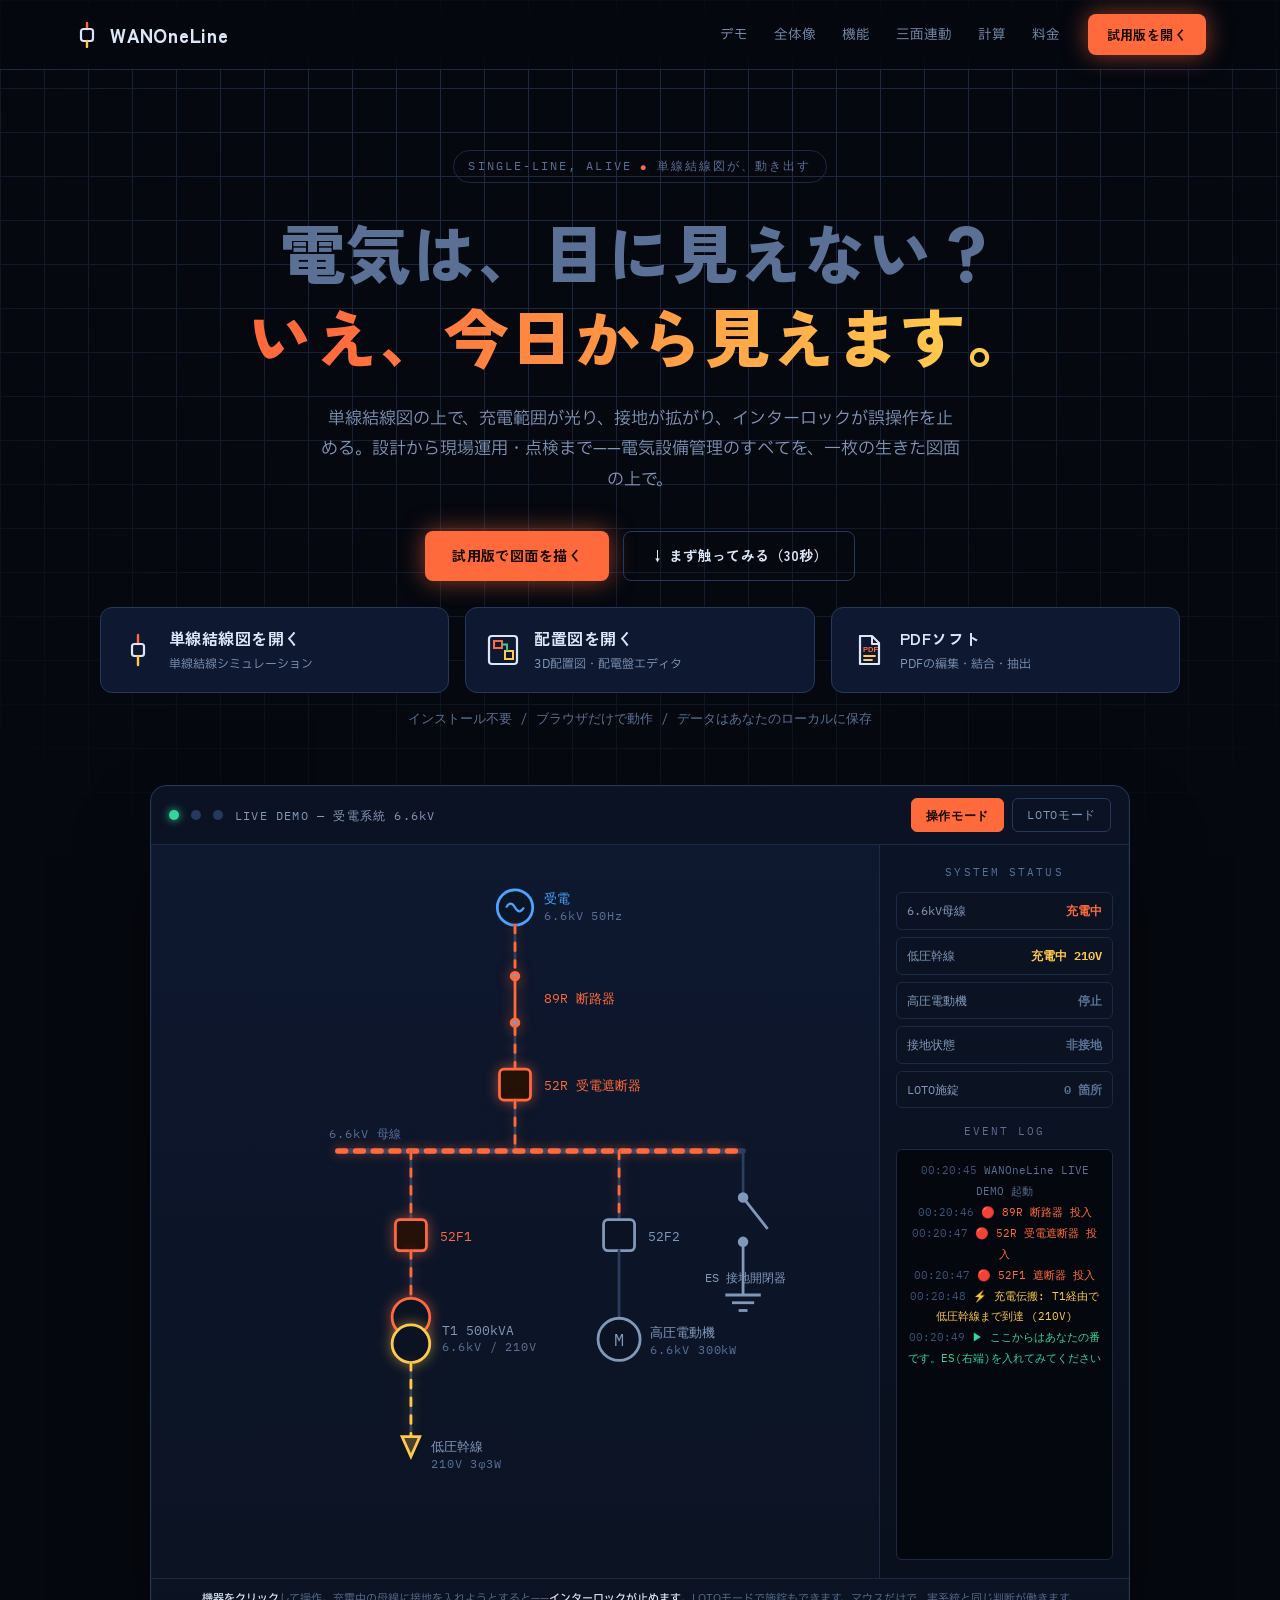
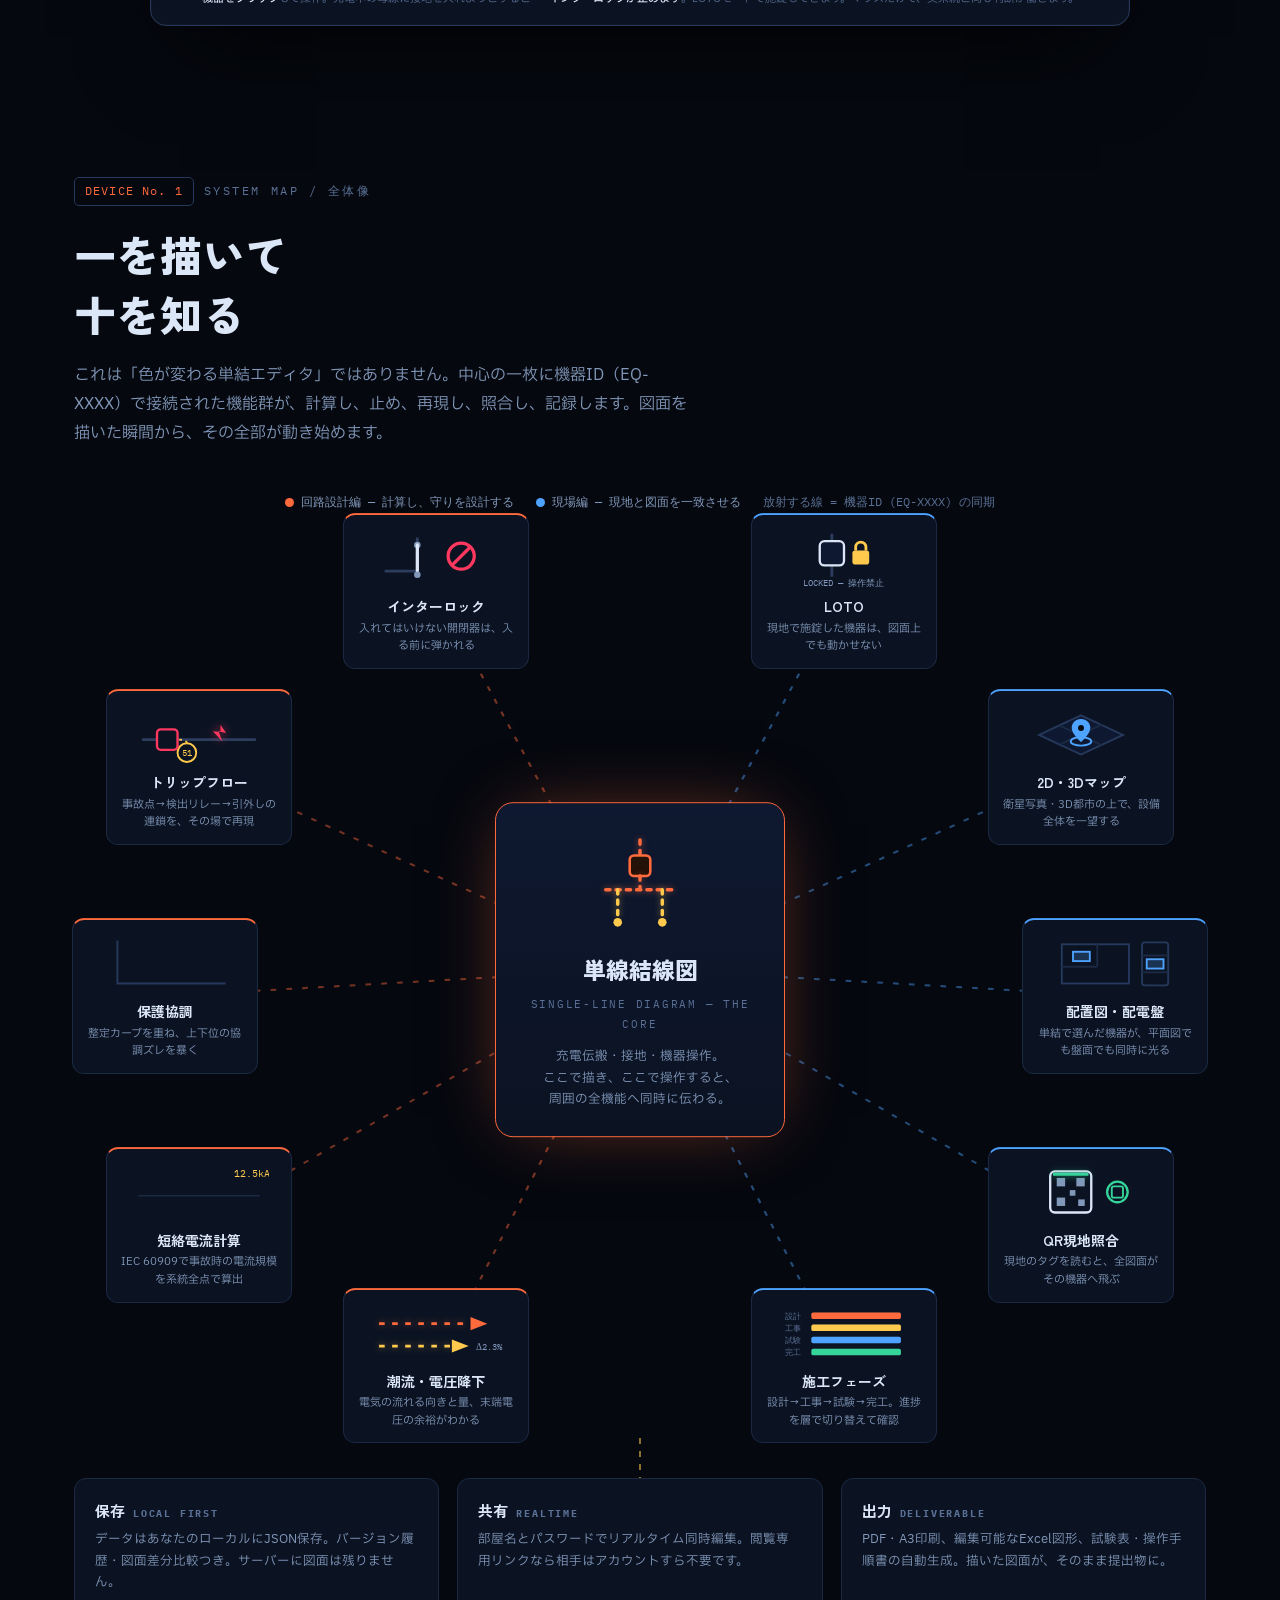
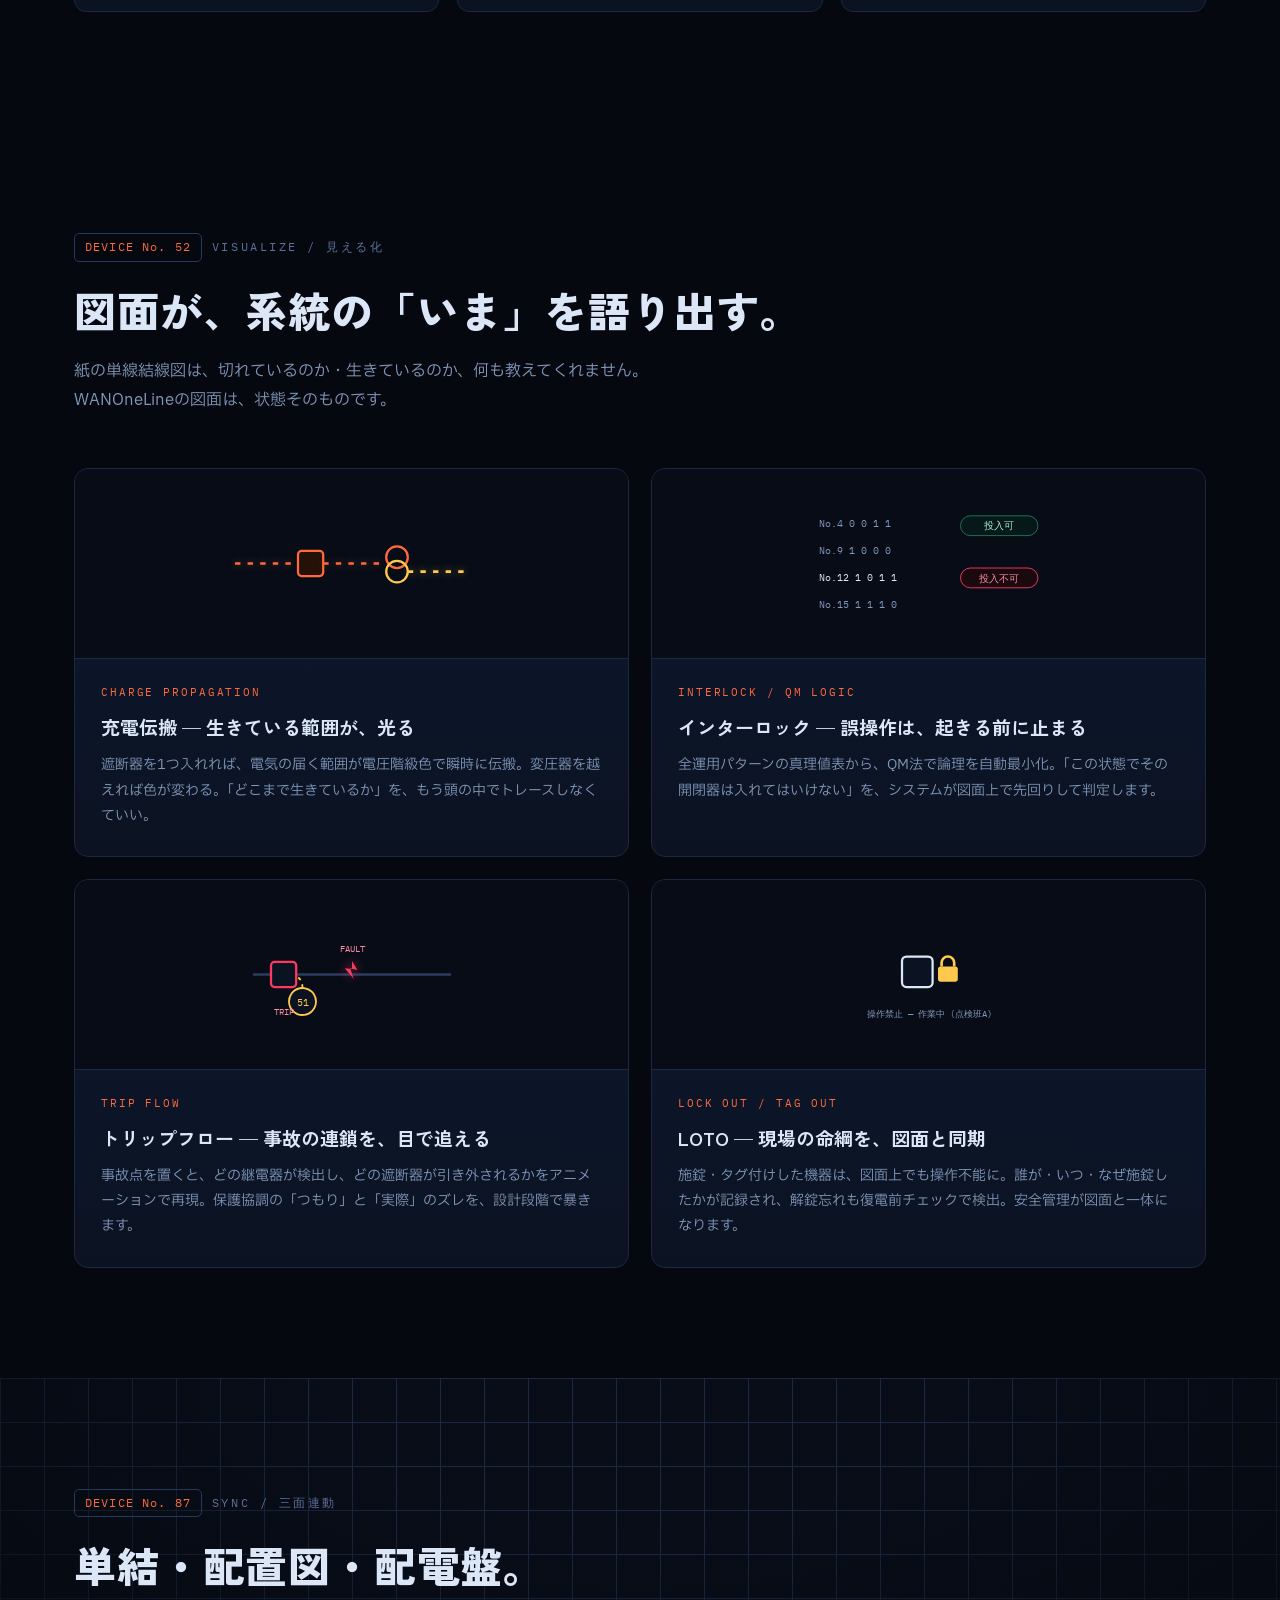
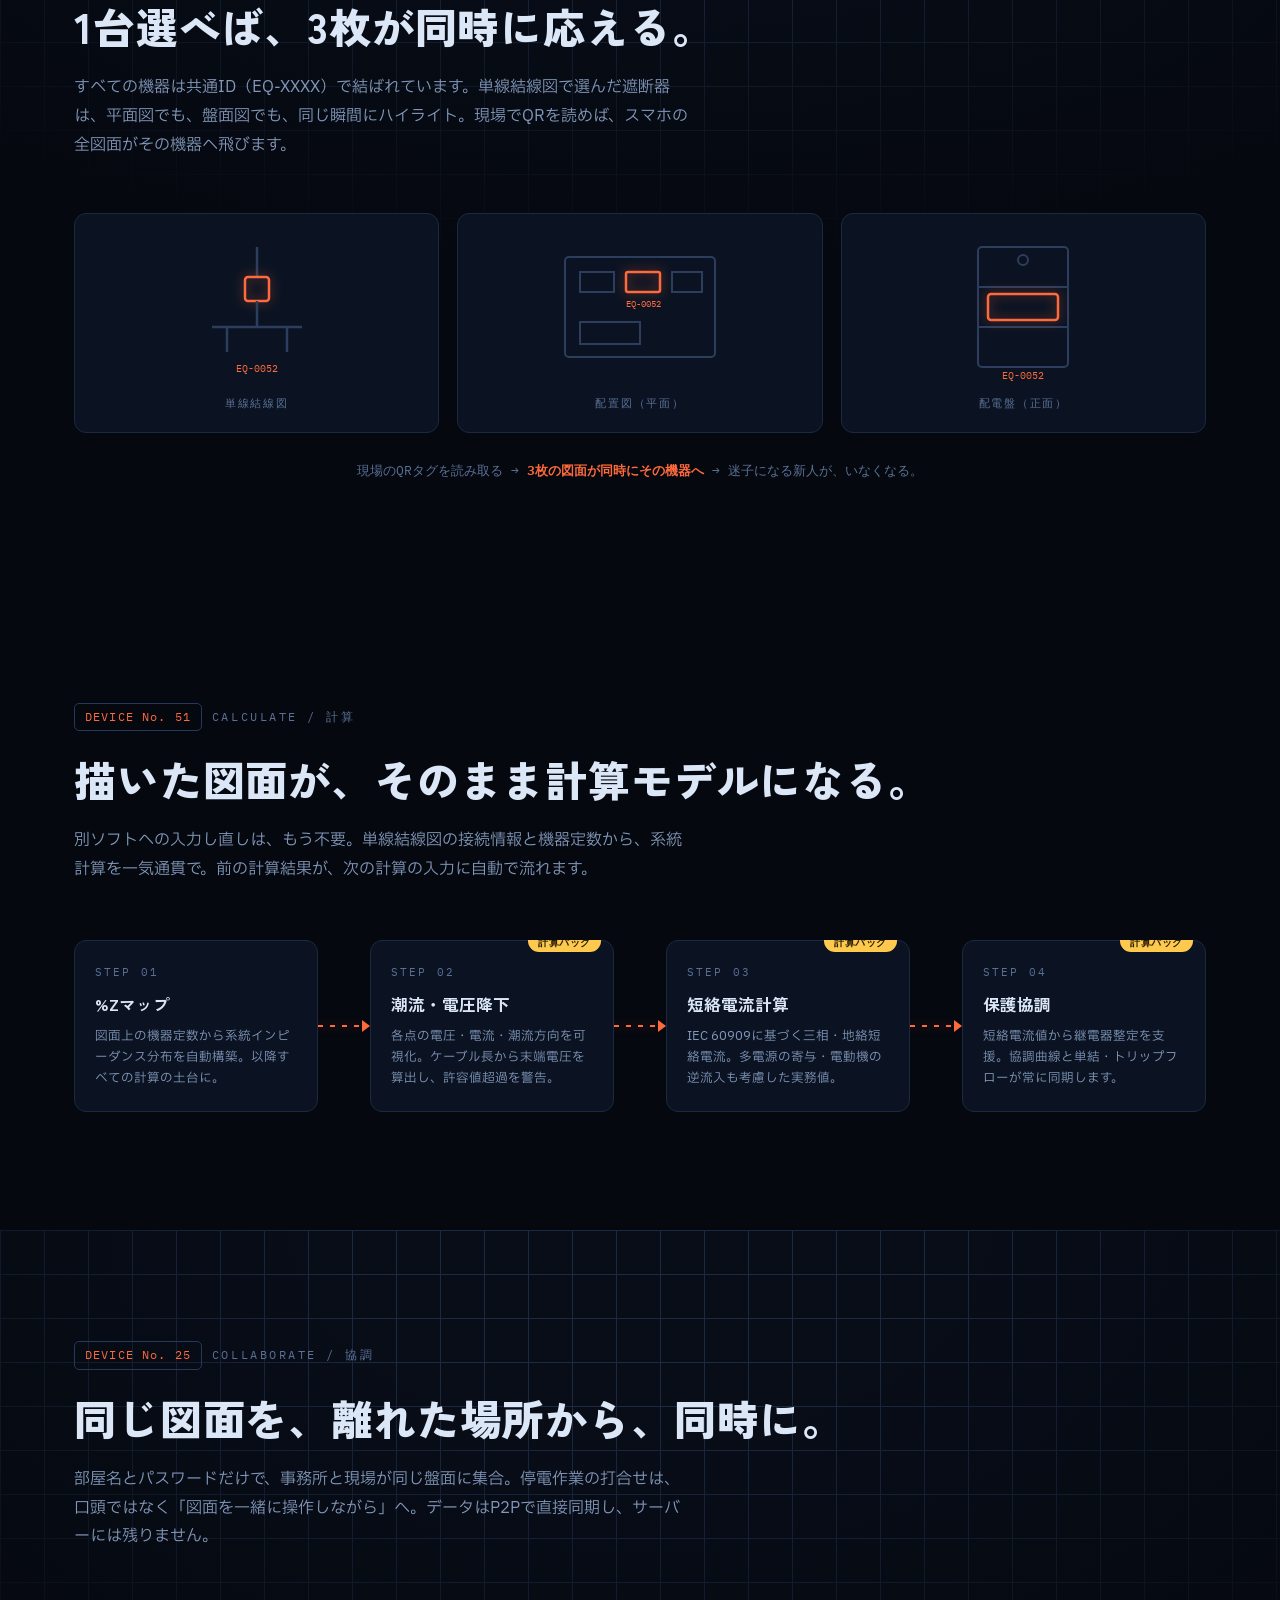
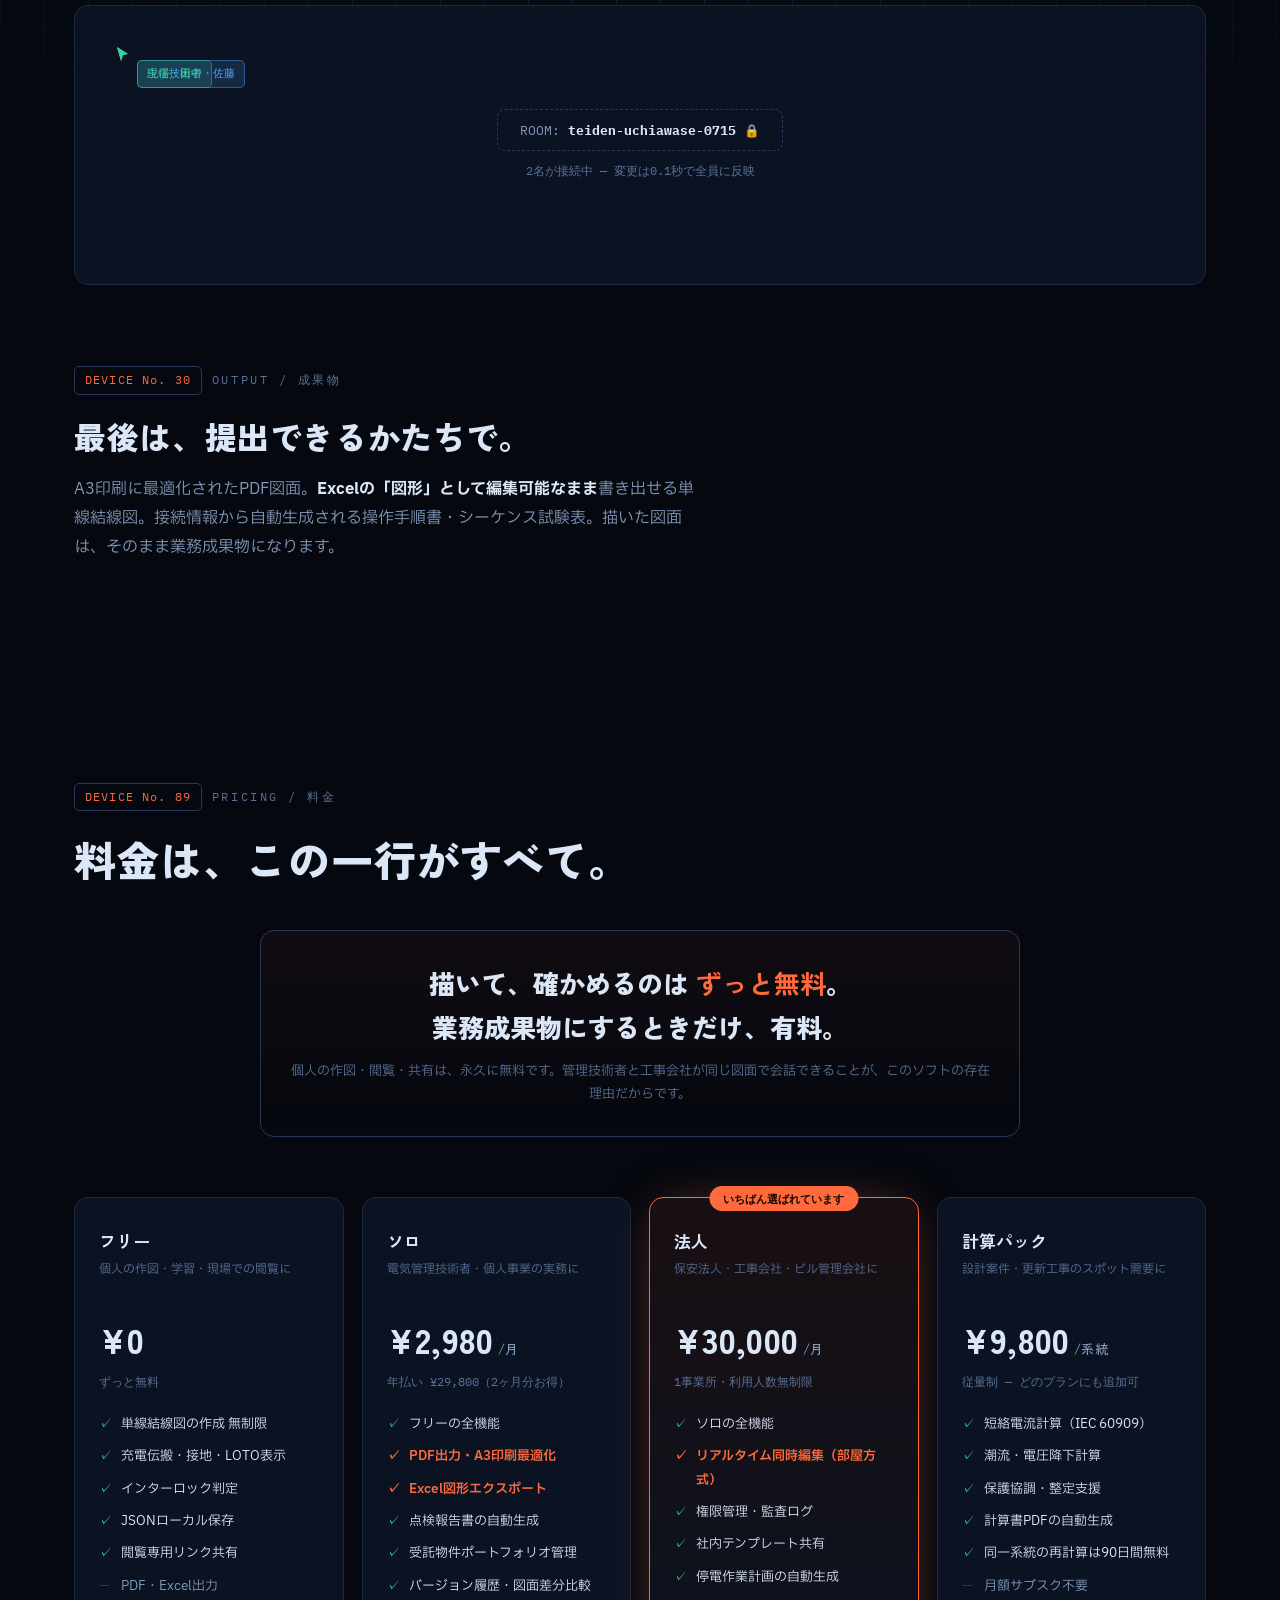
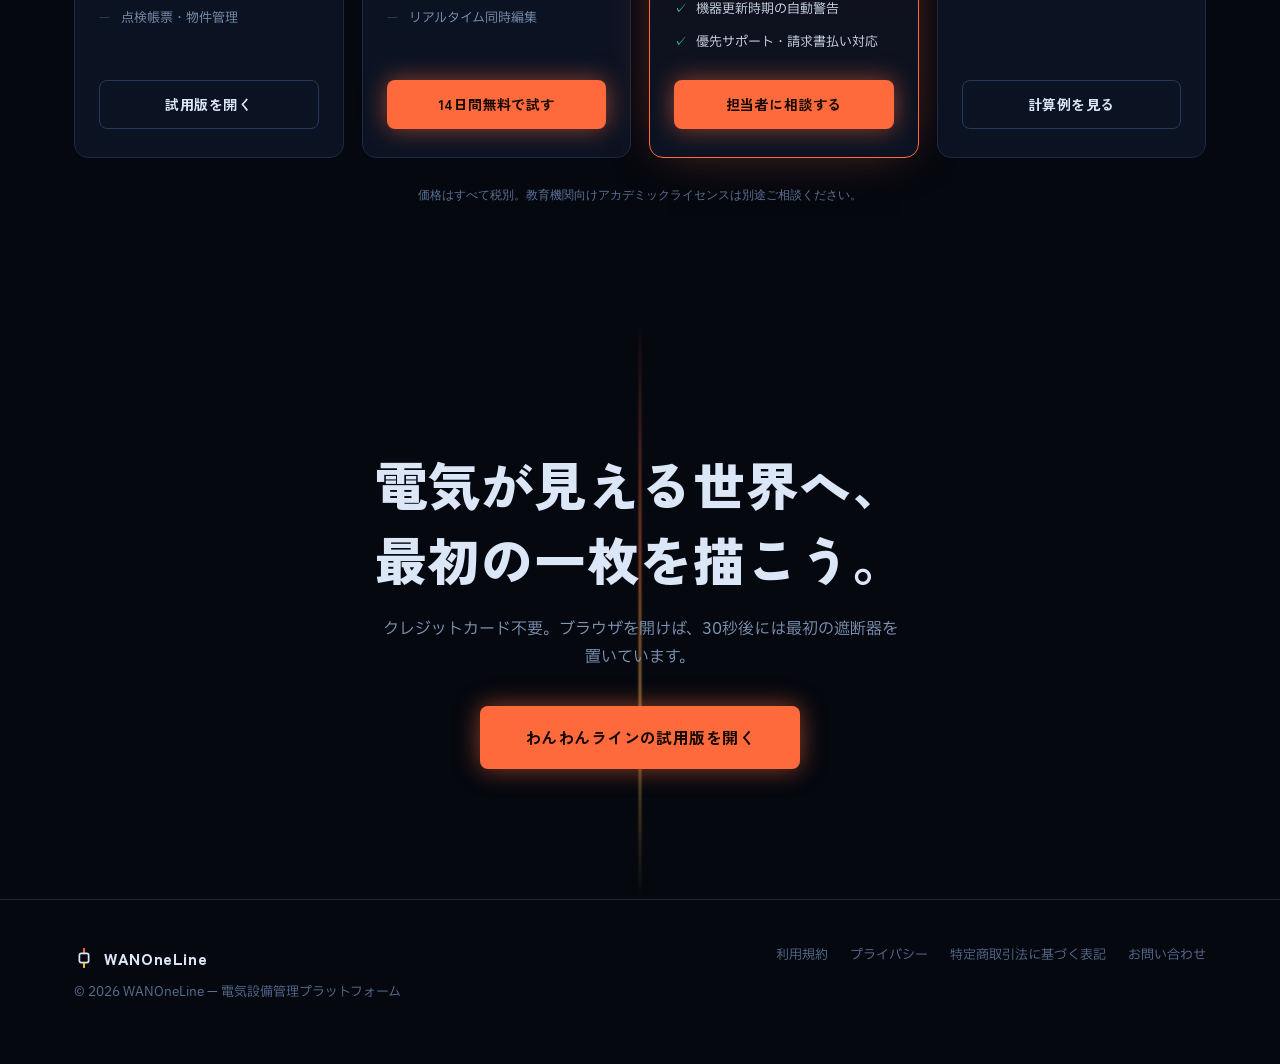
==== commit 692c7a83: "公開サイトを最新版（OneDrive 2026-11-26）に更新 - 配置図: 国土地理院の窓・建物/立体エディタ・Zenodo など最新の読み込みリスト一式 - 単線結線図: 最新ビルド＋インター" ====
--- a/index.html
+++ b/index.html
@@ -441,7 +441,7 @@
       <a href="#calc">計算</a>
       <a href="#pricing">料金</a>
     </div>
-    <a href="#pricing" class="btn btn-hot nav-cta">今すぐ始める</a>
+    <a href="pilot/guide.html" class="btn btn-hot nav-cta">試用版を開く</a>
   </div>
 </nav>
 
@@ -455,7 +455,7 @@
     </h1>
     <p class="lead">単線結線図の上で、充電範囲が光り、接地が拡がり、インターロックが誤操作を止める。設計から現場運用・点検まで——電気設備管理のすべてを、一枚の生きた図面の上で。</p>
     <div class="hero-ctas">
-      <a href="#pricing" class="btn btn-hot">無料で図面を描き始める</a>
+      <a href="pilot/guide.html" class="btn btn-hot">試用版で図面を描く</a>
       <a href="#demo" class="btn btn-ghost">↓ まず触ってみる（30秒）</a>
     </div>
     <div class="app-launch">
@@ -1176,7 +1176,7 @@
           <li>PDF・Excel出力</li>
           <li>点検帳票・物件管理</li>
         </ul>
-        <a href="#" class="btn btn-ghost">無料で始める</a>
+        <a href="pilot/guide.html" class="btn btn-ghost">試用版を開く</a>
       </div>
 
       <div class="plan reveal">
@@ -1239,7 +1239,7 @@
     <h2 class="reveal">電気が見える世界へ、<br>最初の一枚を描こう。</h2>
     <p class="reveal">クレジットカード不要。ブラウザを開けば、30秒後には最初の遮断器を置いています。</p>
     <div class="reveal">
-      <a href="#" class="btn btn-hot" style="font-size:16px;padding:16px 44px">無料で始める — WANOneLineを開く</a>
+      <a href="pilot/guide.html" class="btn btn-hot" style="font-size:16px;padding:16px 44px">わんわんラインの試用版を開く</a>
     </div>
     <!-- ════════════════════════════════════════════════════════
          【遺言 その8】最終CTA
@@ -1488,4 +1488,3 @@
 </script>
 </body>
 </html>
-
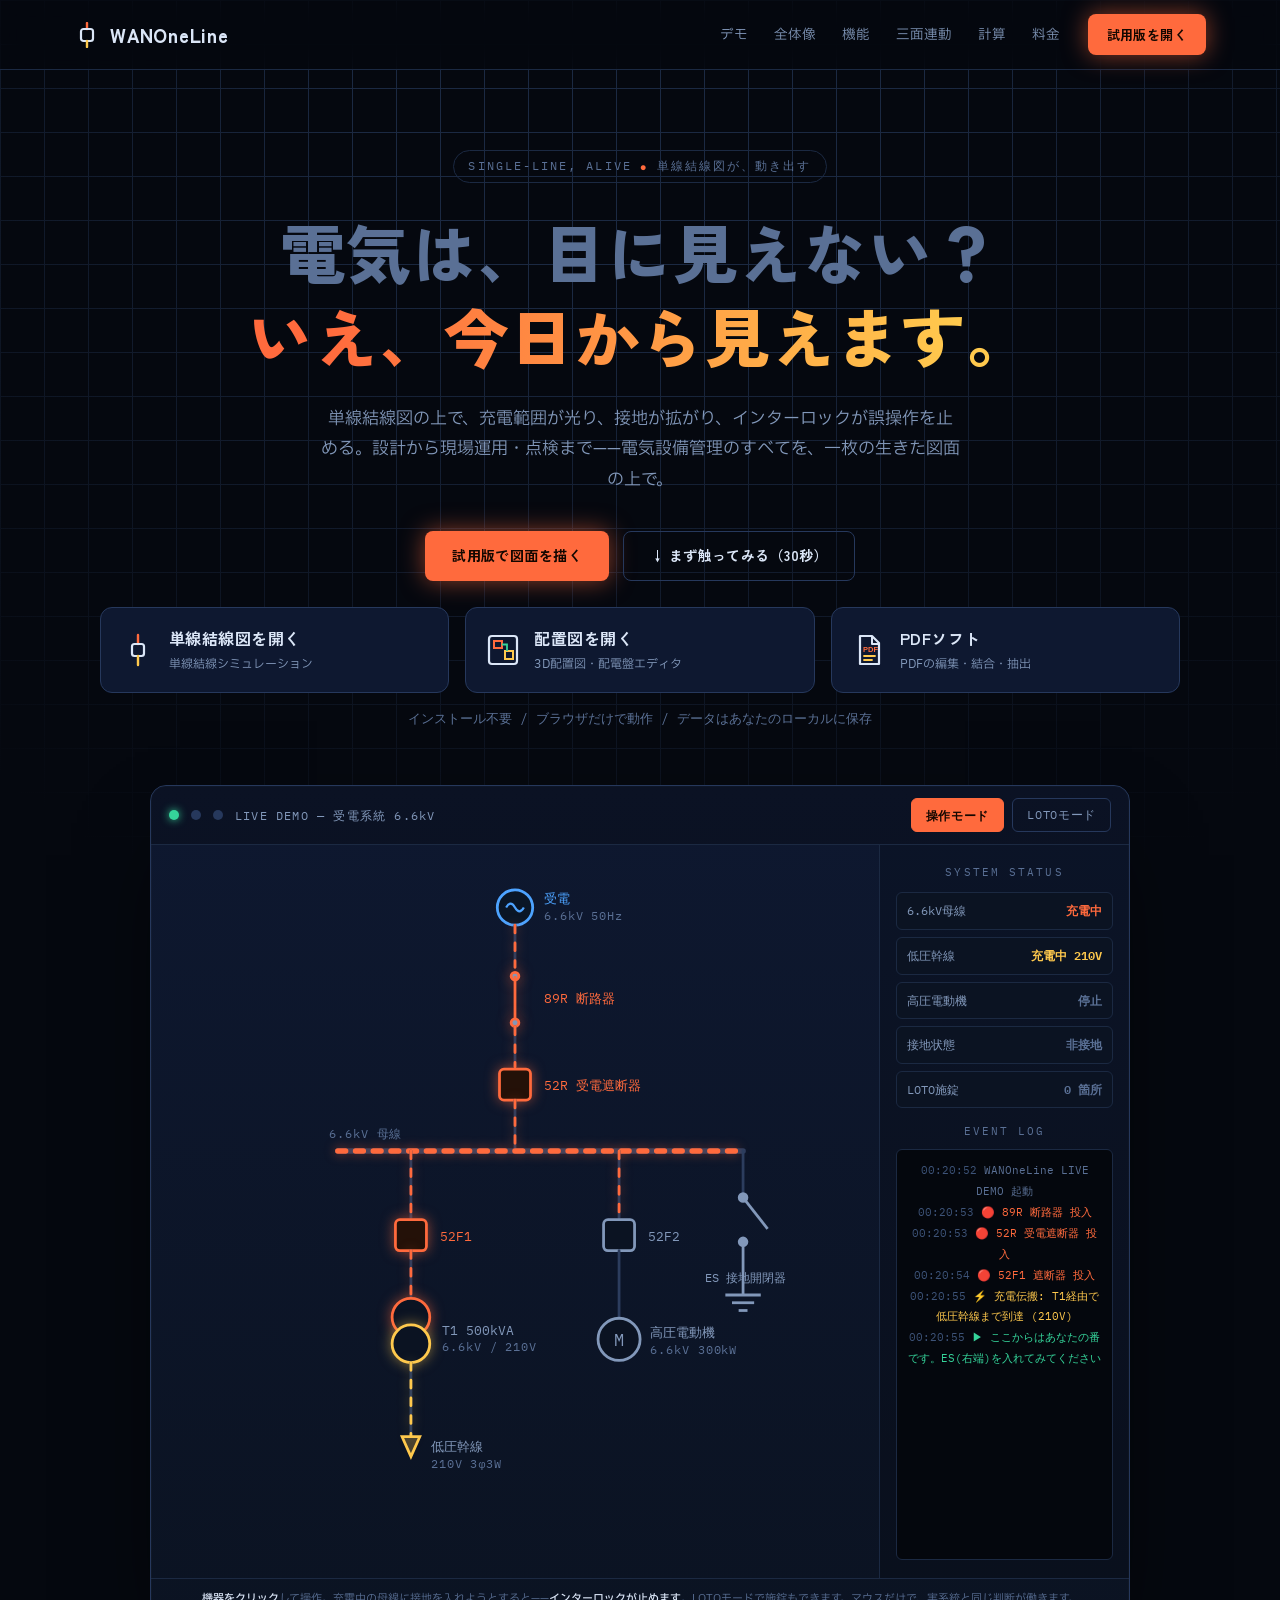
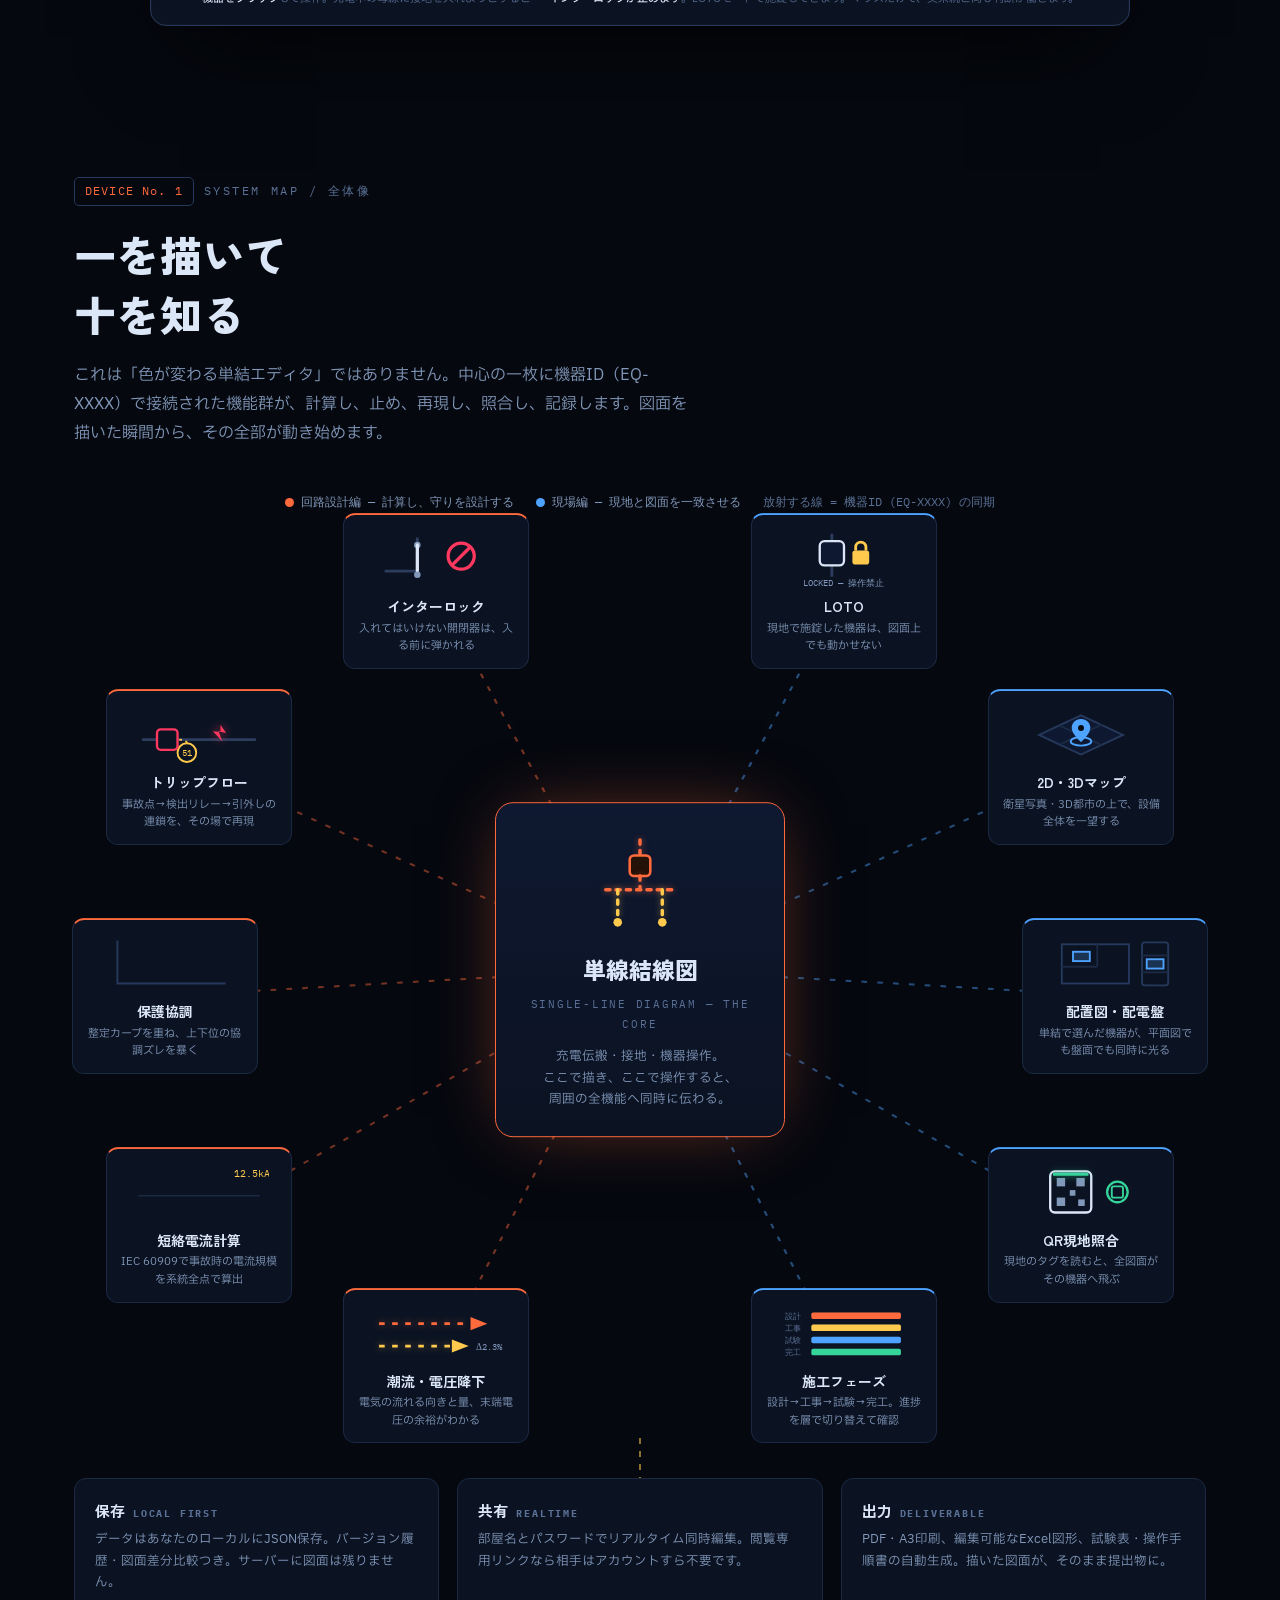
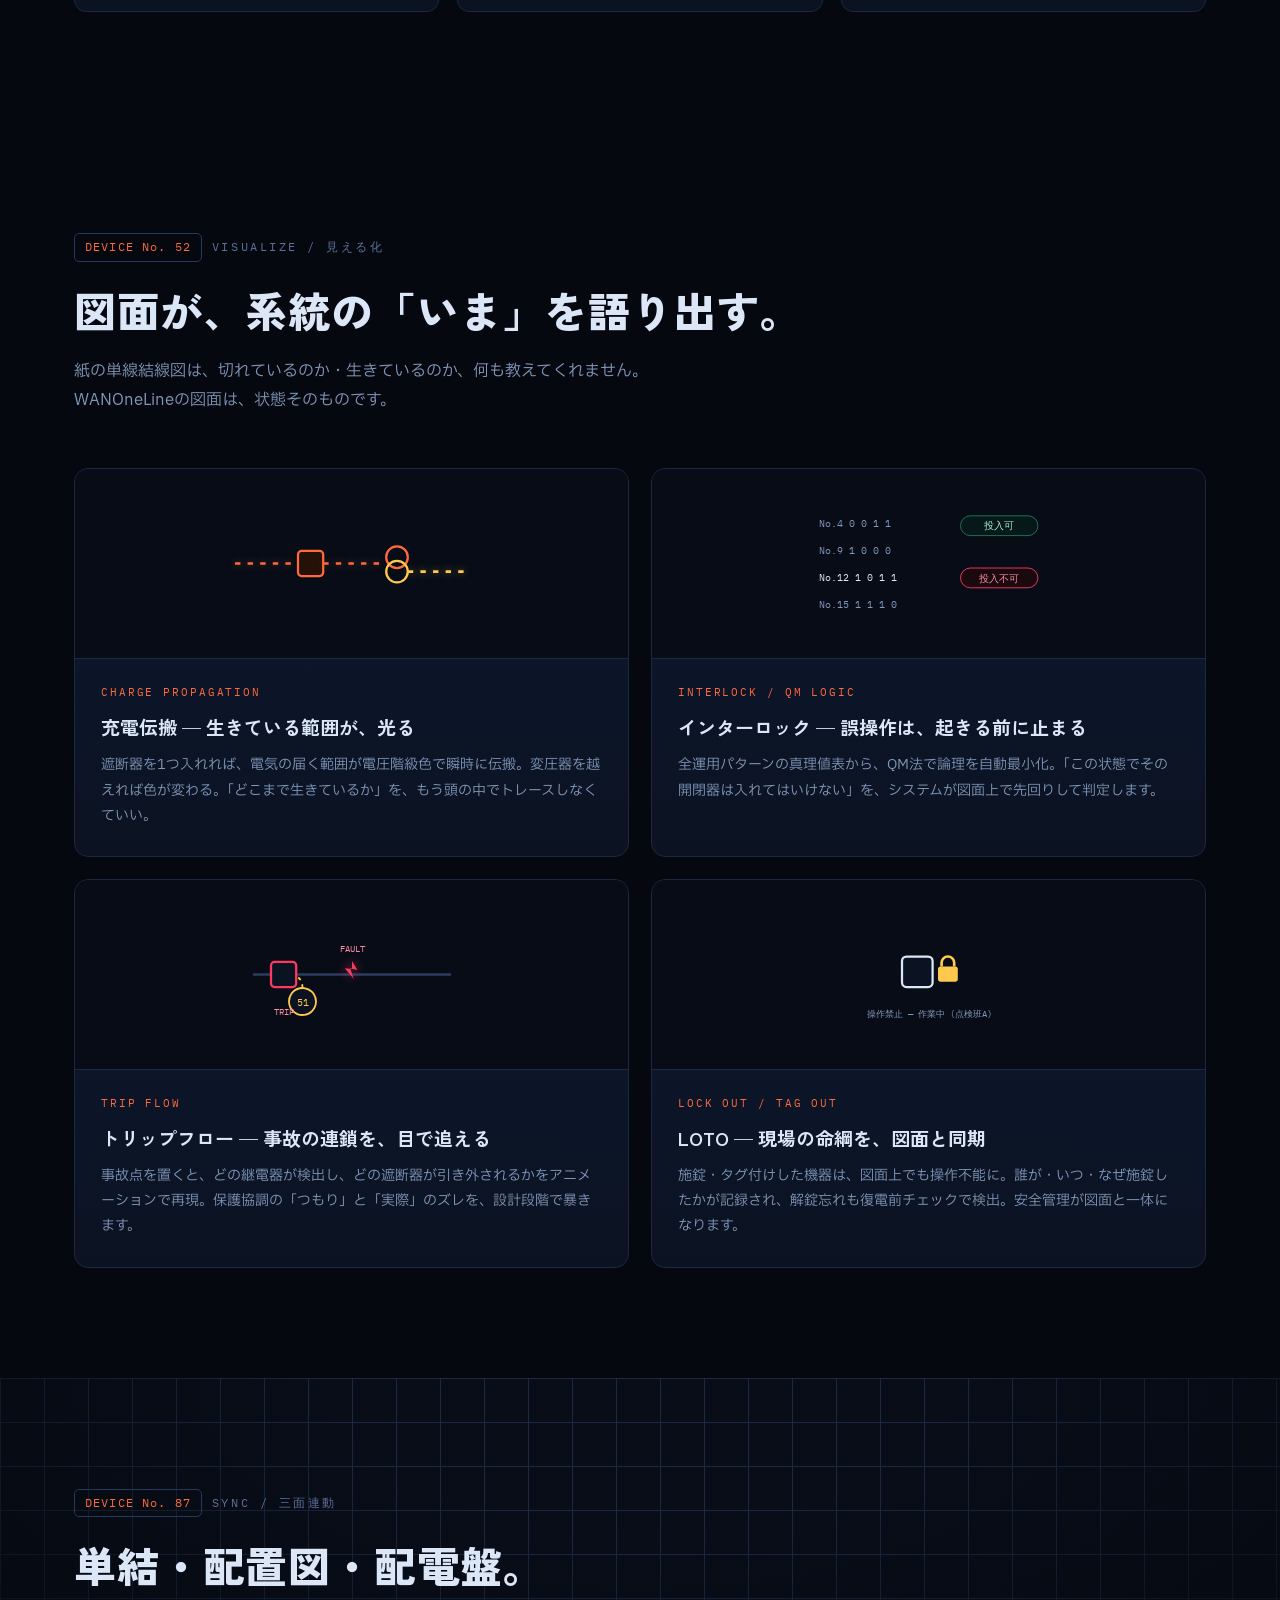
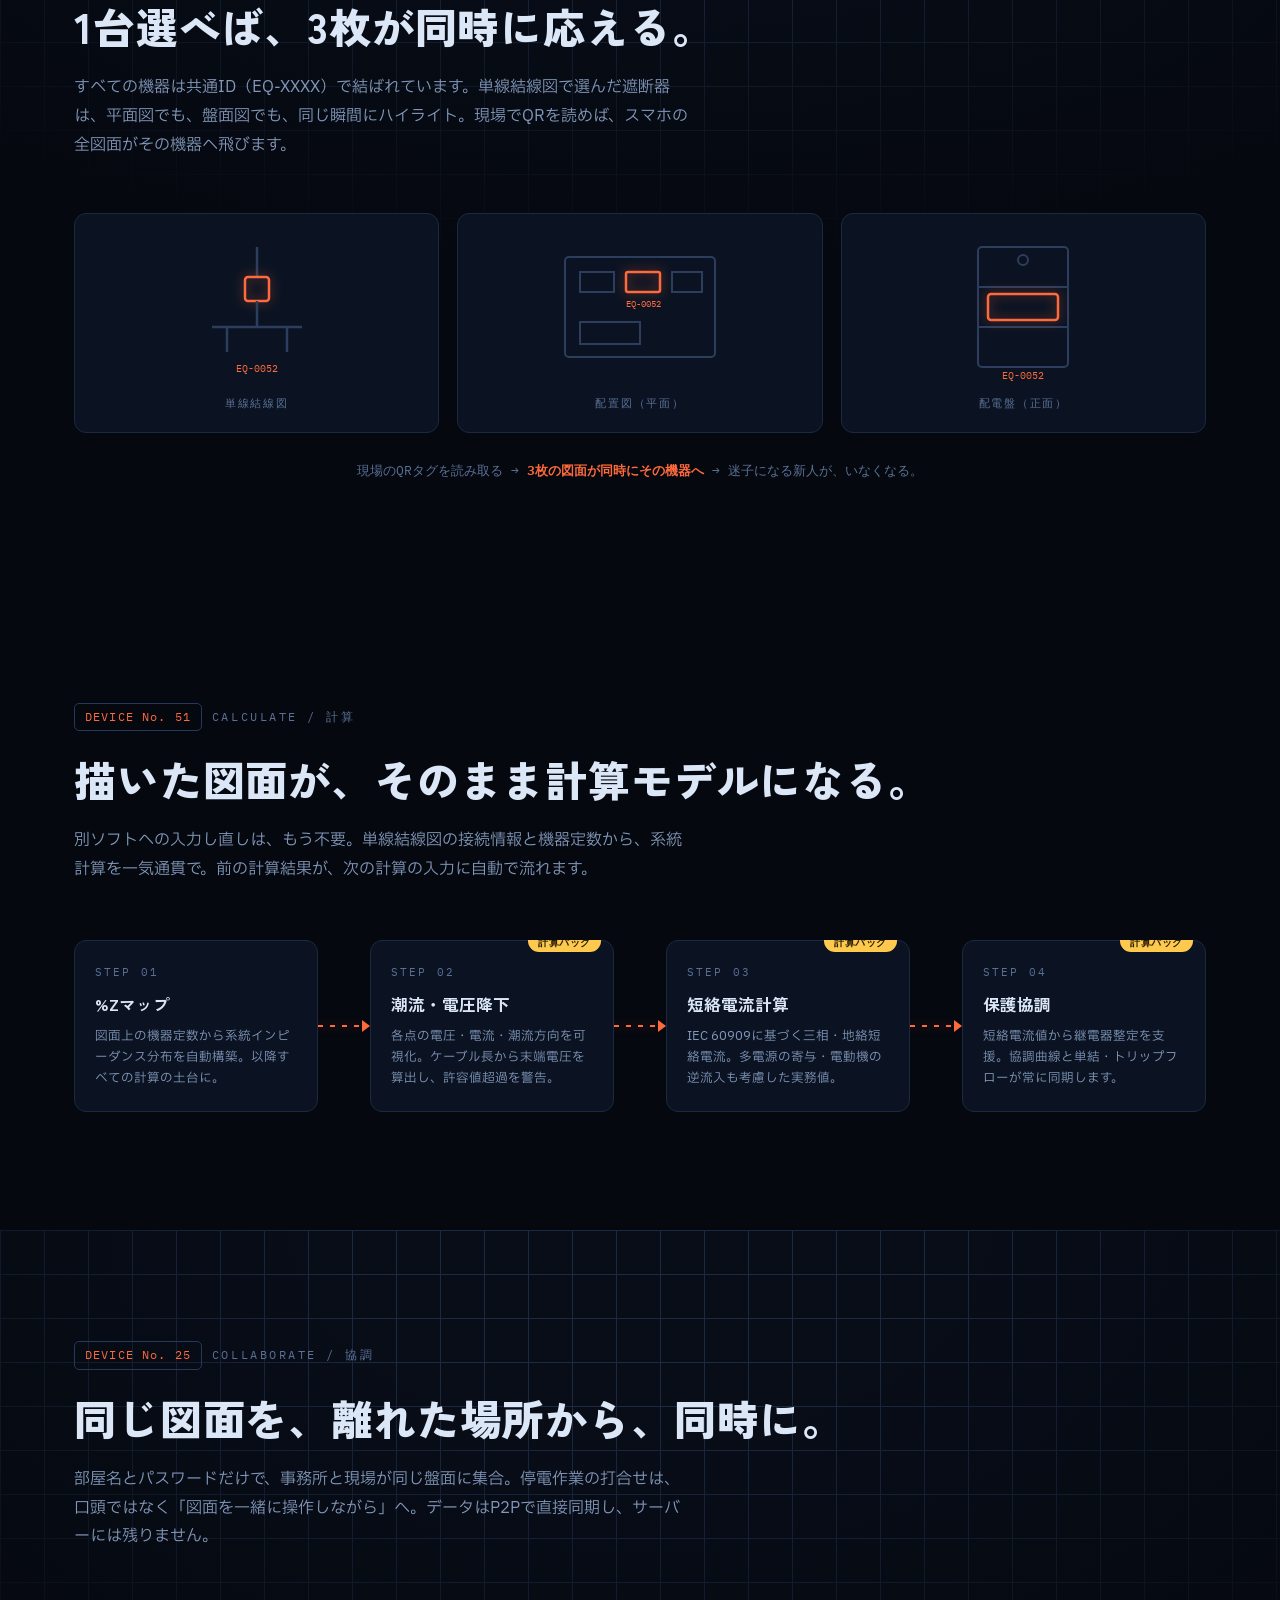
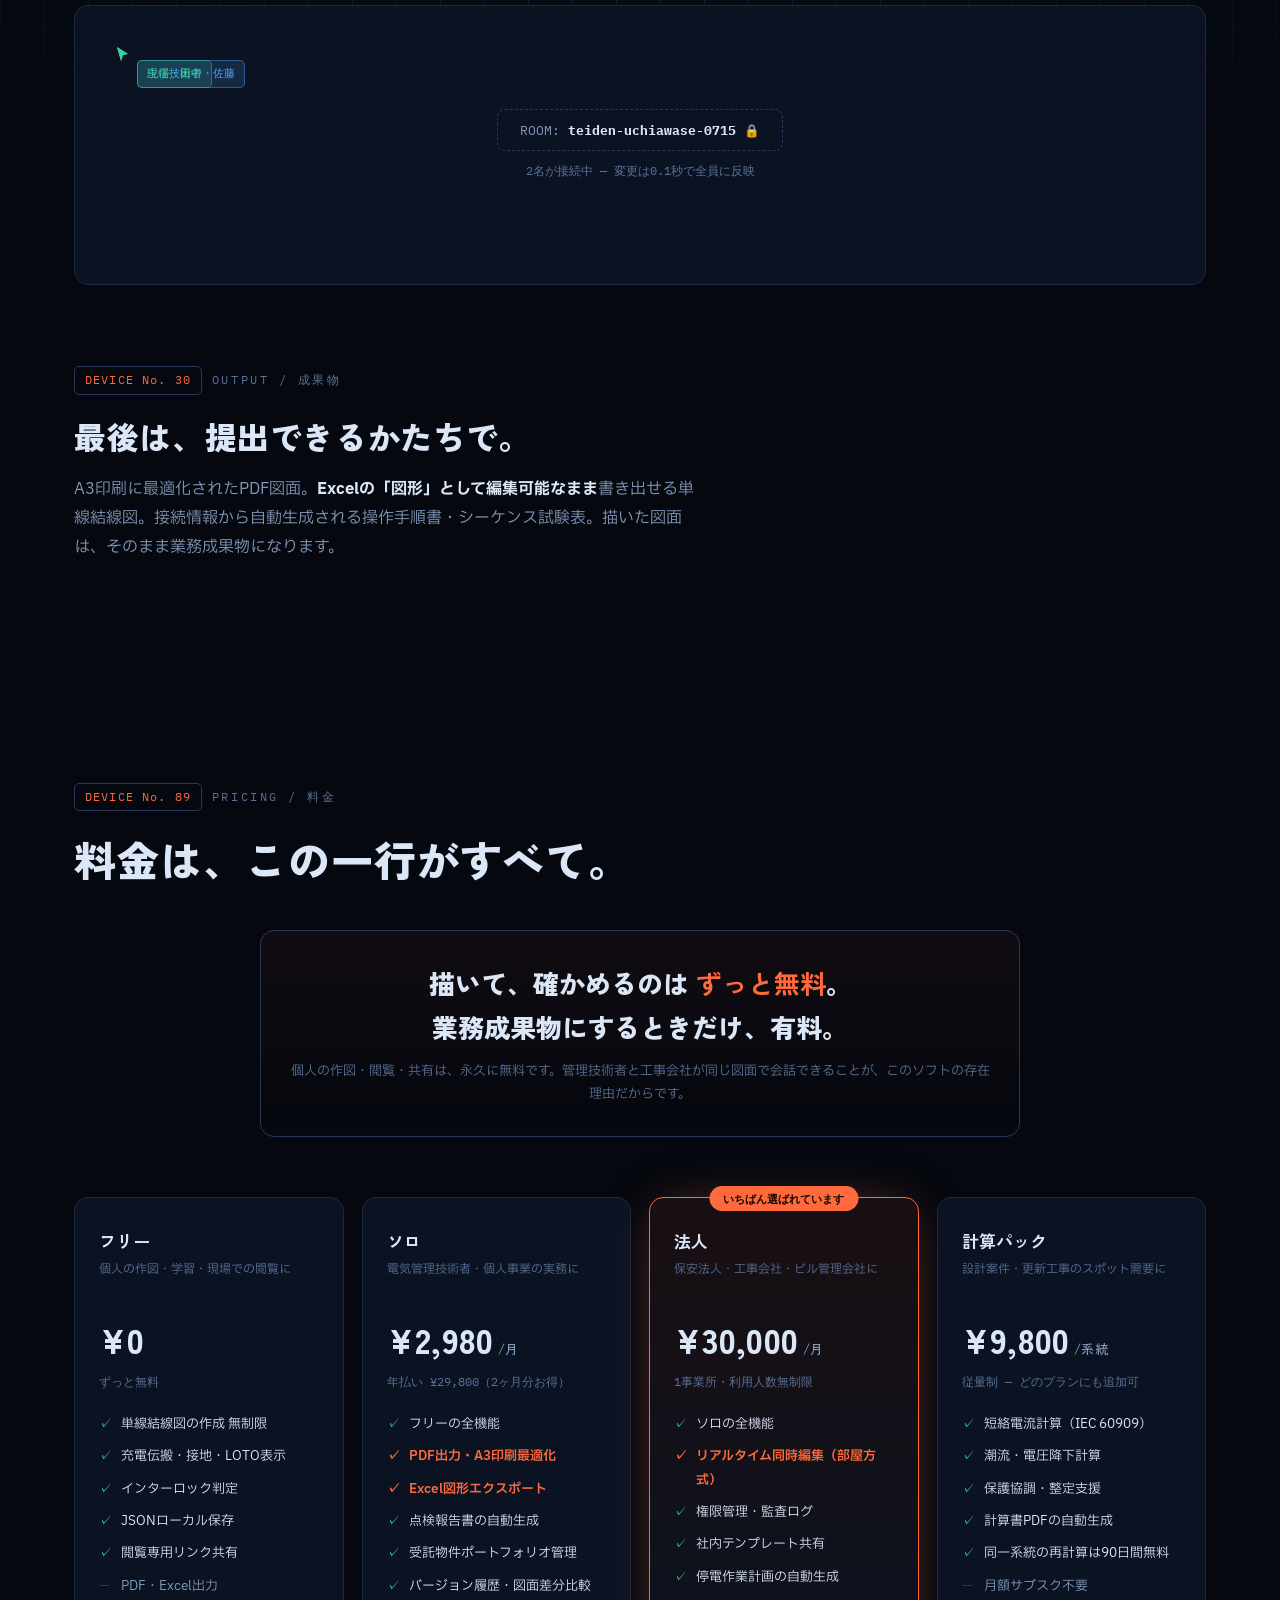
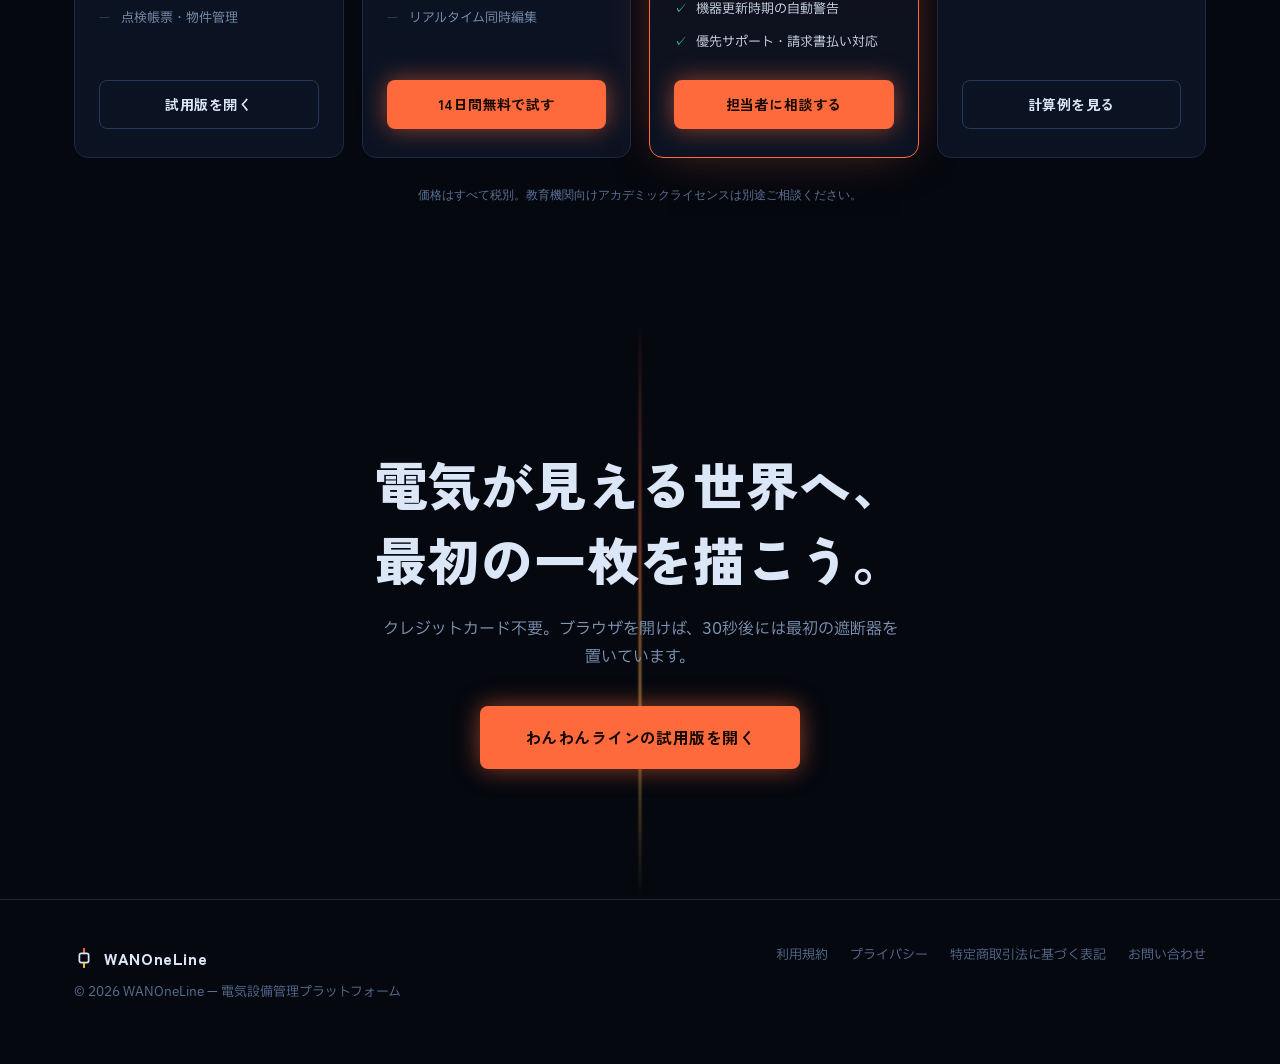
==== commit 191f1a12: "Publish Pakuribat PDF UI165" ====
--- a/index.html
+++ b/index.html
@@ -467,7 +467,7 @@
         <svg viewBox="0 0 34 34" fill="none" aria-hidden="true"><rect x="3" y="3" width="28" height="28" rx="3" stroke="#dbe6f7" stroke-width="2.2"/><rect x="8" y="8" width="8" height="7" stroke="#ff6a3d" stroke-width="2"/><rect x="19" y="18" width="8" height="8" stroke="#ffc94d" stroke-width="2"/><path d="M16 11.5h5v6.5" stroke="#35d49a" stroke-width="1.8"/></svg>
         <span><b>配置図を開く</b><small>3D配置図・配電盤エディタ</small></span>
       </a>
-      <a href="pdf/index.html?v=20261126-image-paste-164" class="app-btn" id="open-pdf">
+      <a href="pdf/index.html?v=20261126-watermark-165" class="app-btn" id="open-pdf">
         <svg viewBox="0 0 34 34" fill="none" aria-hidden="true"><path d="M8 3h12l7 7v21H8z" stroke="#dbe6f7" stroke-width="2.2" stroke-linejoin="round"/><path d="M20 3v8h7" stroke="#dbe6f7" stroke-width="2" stroke-linejoin="round"/><path d="M12 23h11M12 27h8" stroke="#ffc94d" stroke-width="1.8" stroke-linecap="round"/><text x="11" y="19" fill="#ff6a3d" font-family="sans-serif" font-size="7.5" font-weight="700">PDF</text></svg>
         <span><b>PDFソフト</b><small>PDFの編集・結合・抽出</small></span>
       </a>
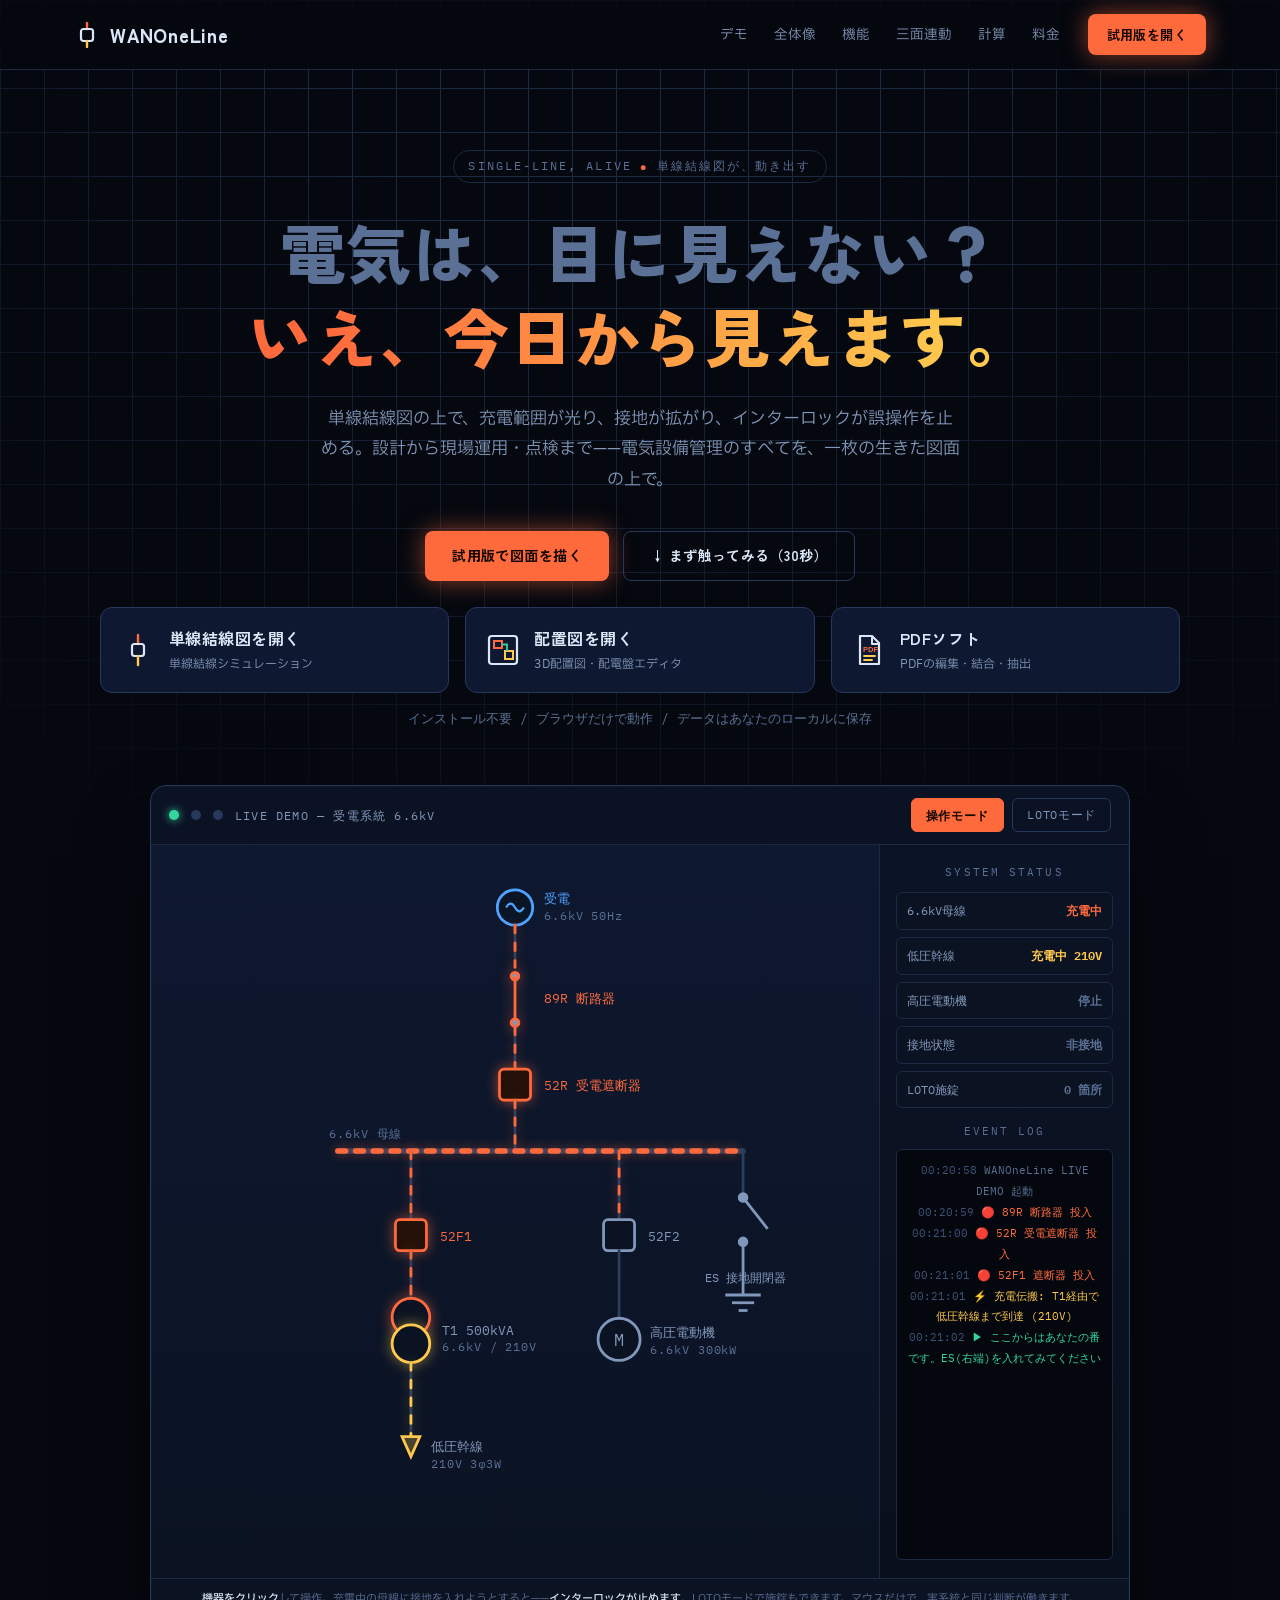
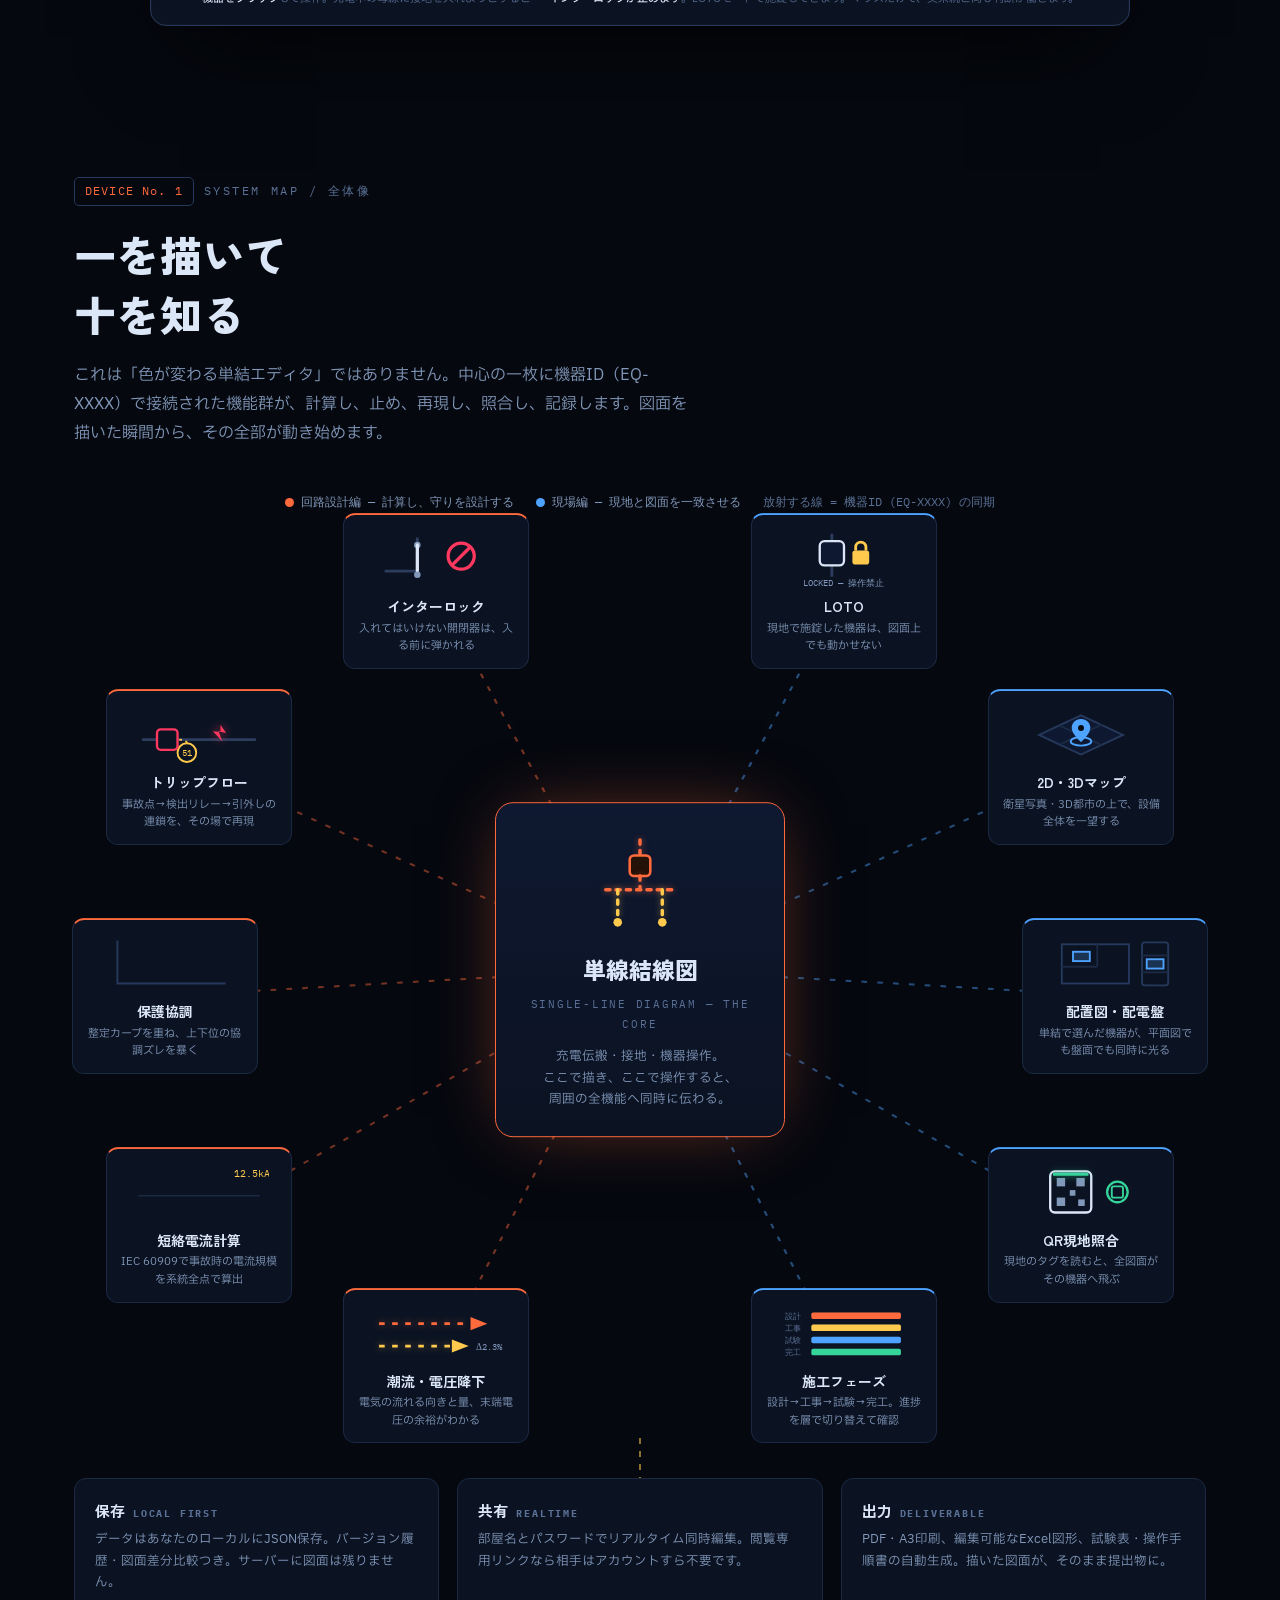
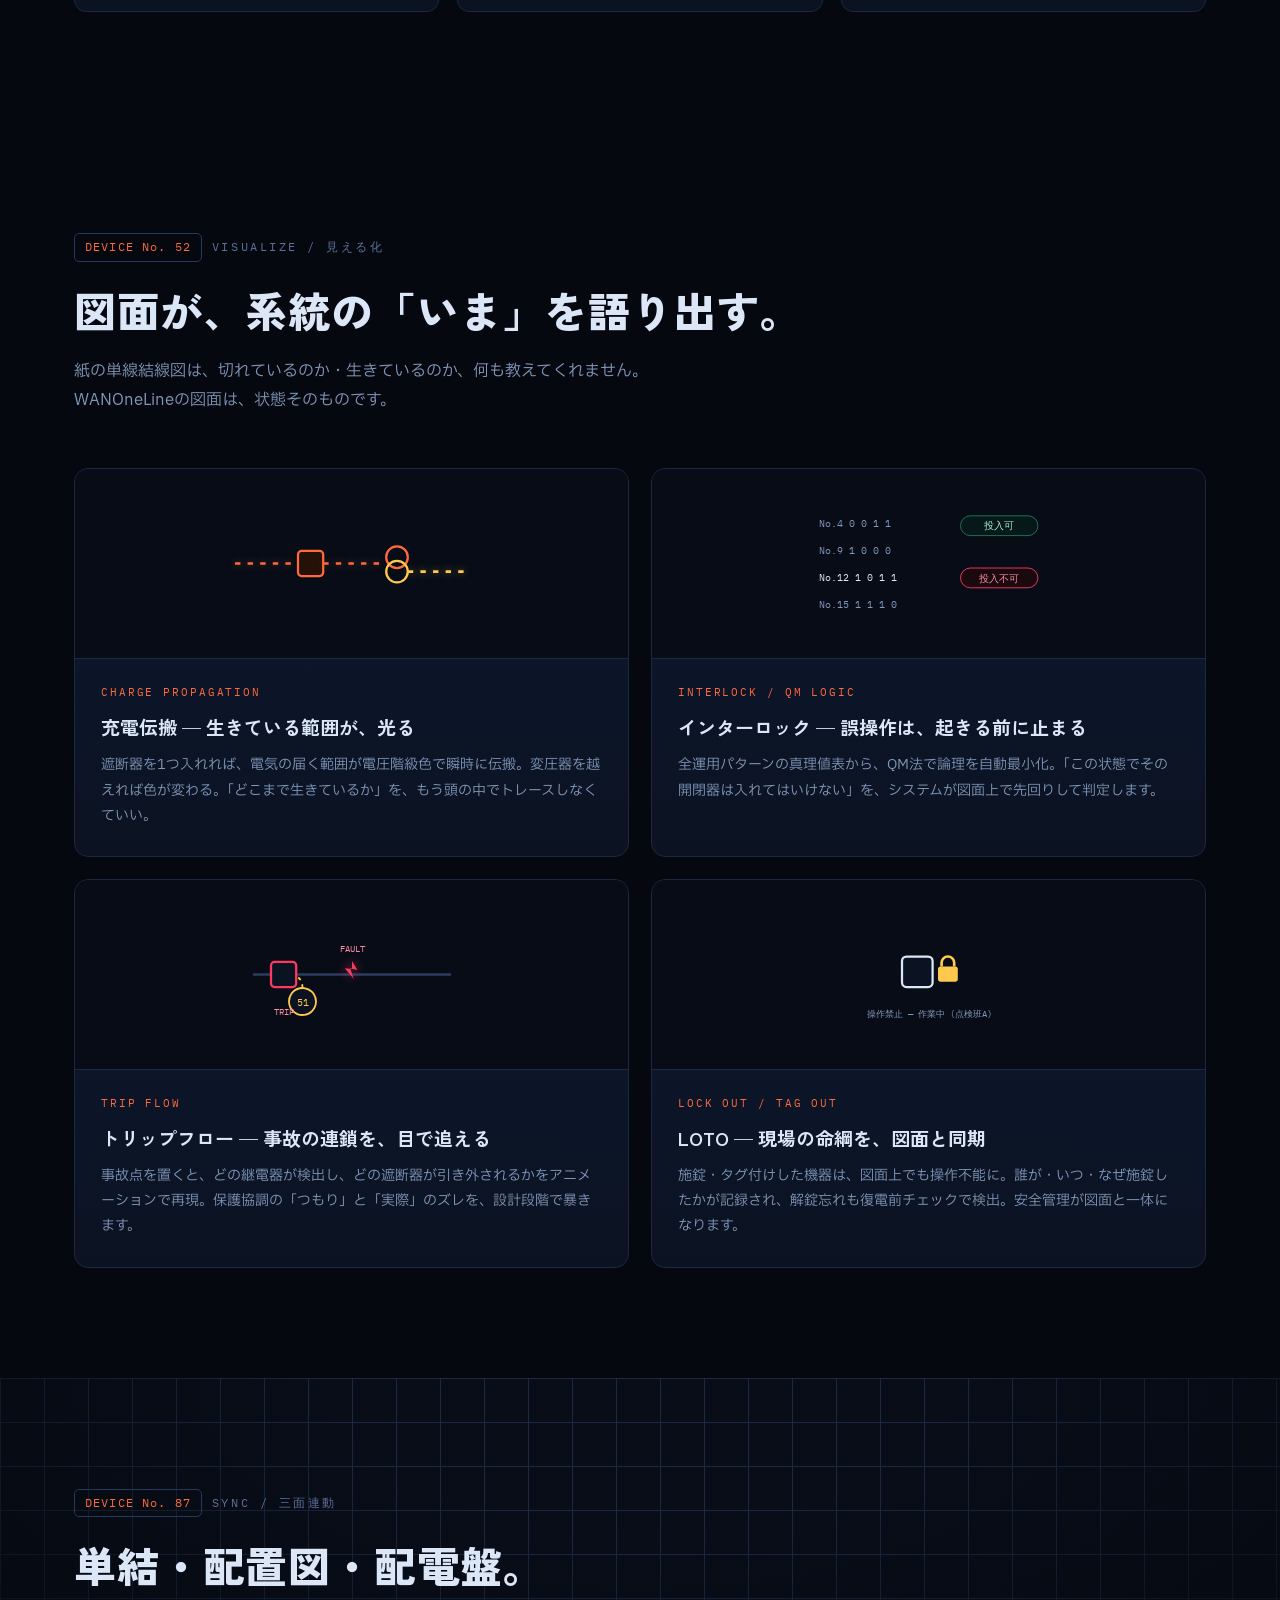
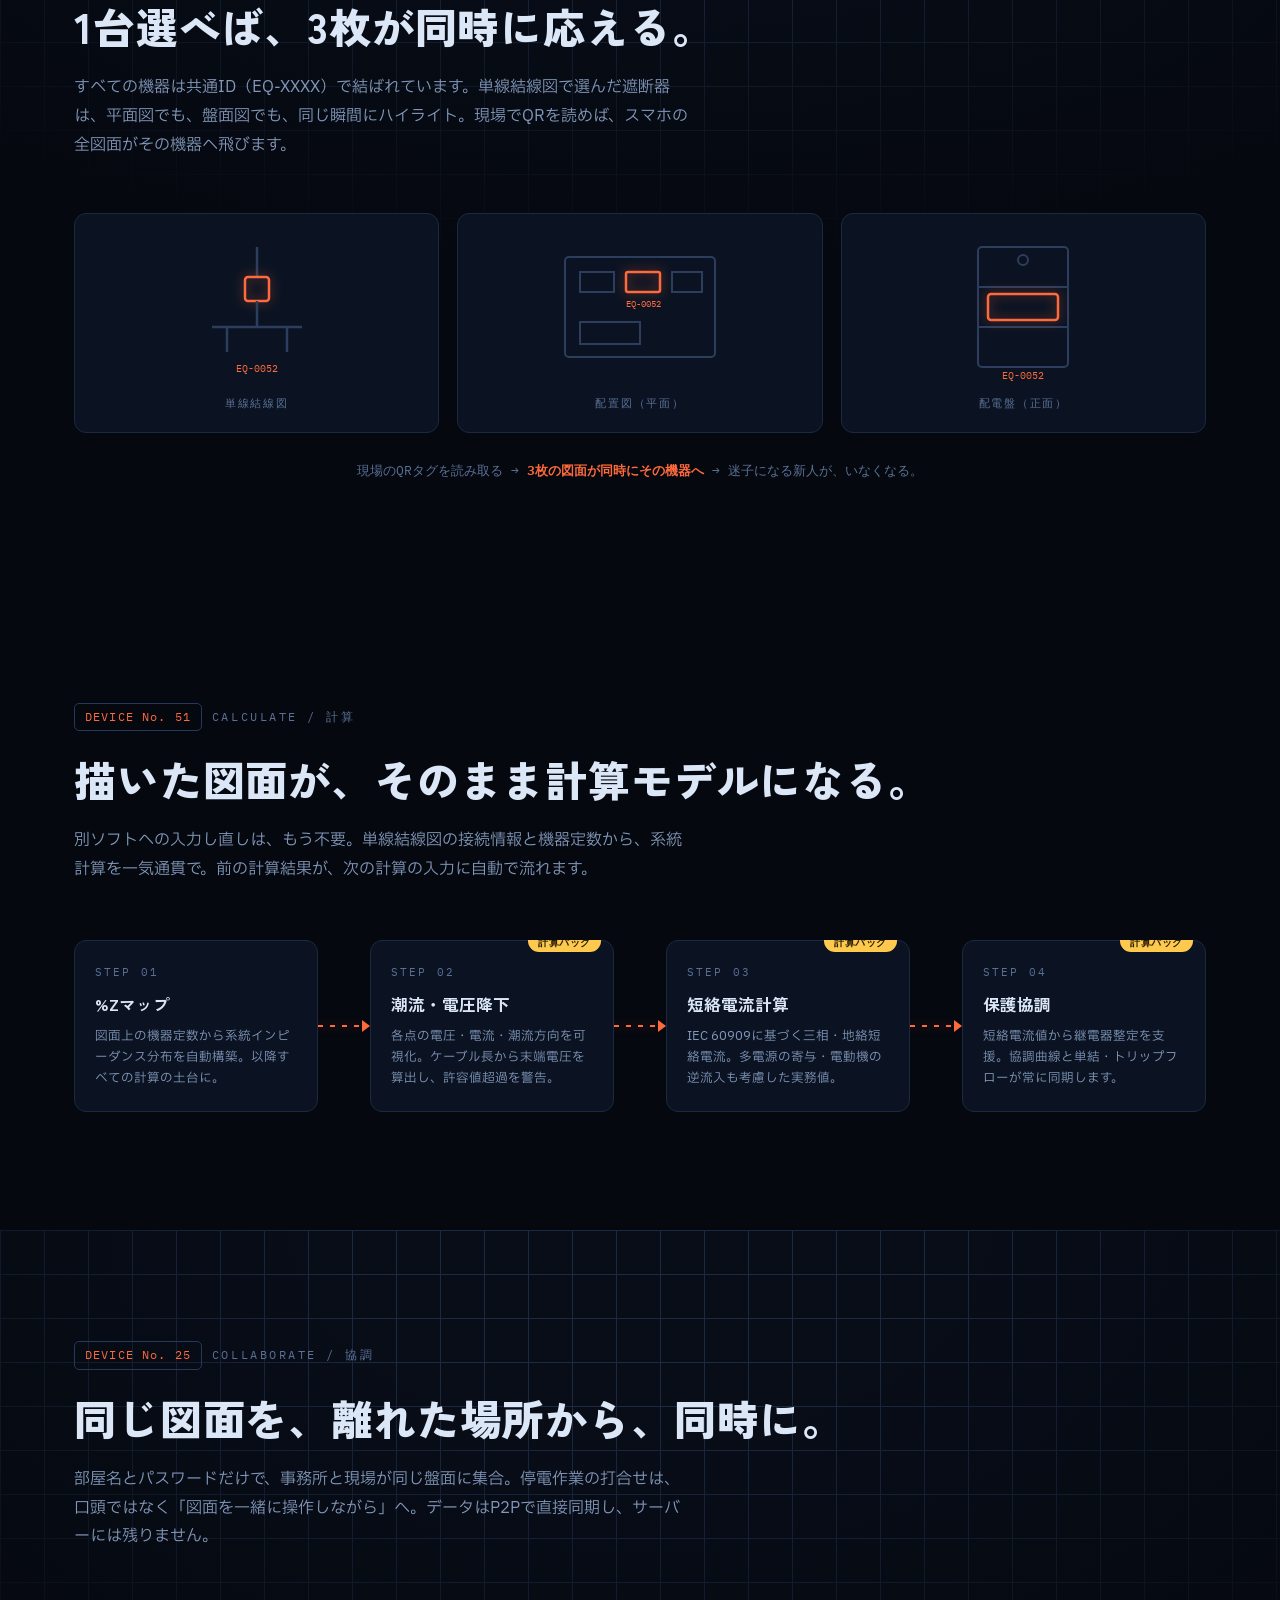
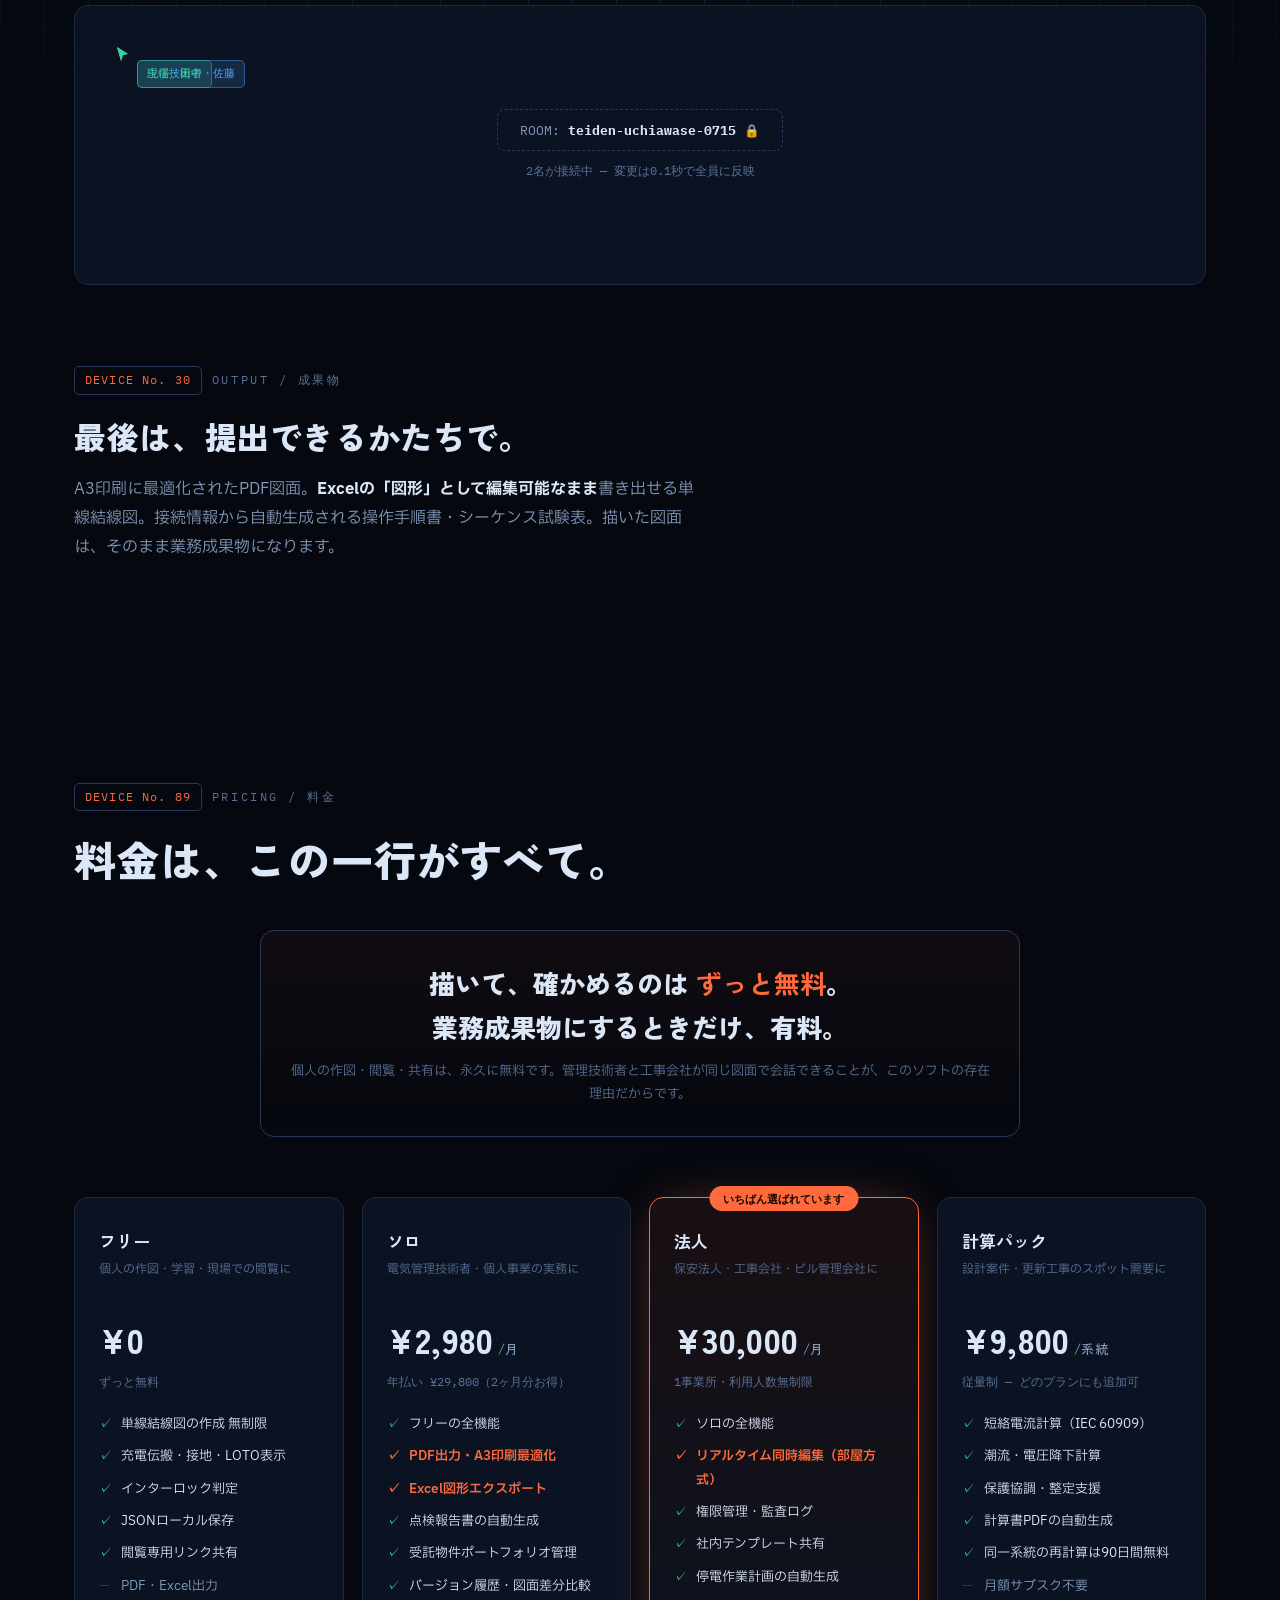
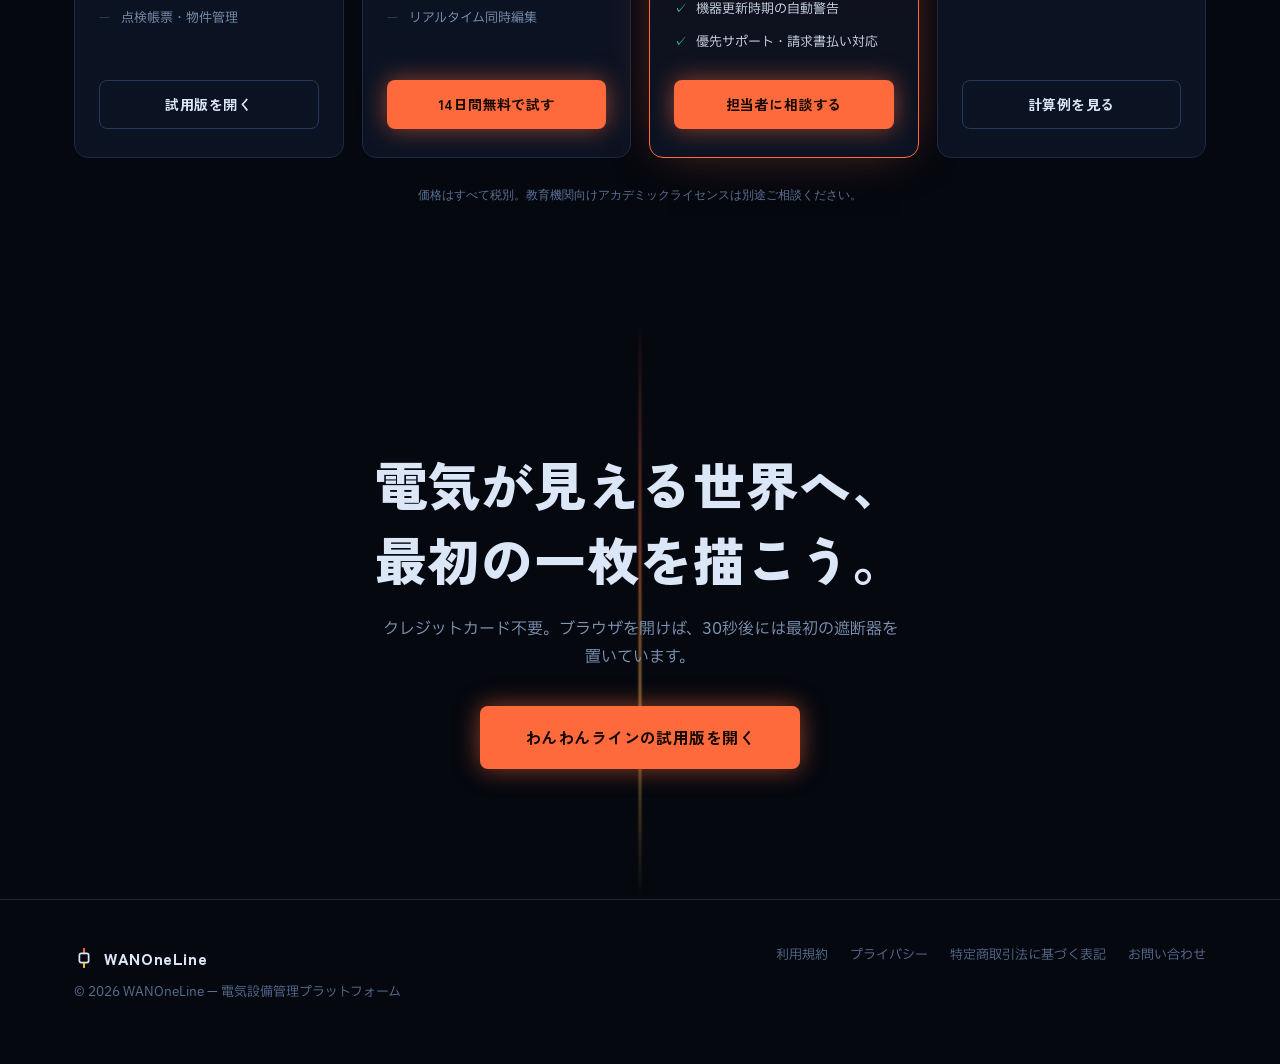
==== commit f21ee417: "Publish Pakuribat PDF UI166" ====
--- a/index.html
+++ b/index.html
@@ -467,7 +467,7 @@
         <svg viewBox="0 0 34 34" fill="none" aria-hidden="true"><rect x="3" y="3" width="28" height="28" rx="3" stroke="#dbe6f7" stroke-width="2.2"/><rect x="8" y="8" width="8" height="7" stroke="#ff6a3d" stroke-width="2"/><rect x="19" y="18" width="8" height="8" stroke="#ffc94d" stroke-width="2"/><path d="M16 11.5h5v6.5" stroke="#35d49a" stroke-width="1.8"/></svg>
         <span><b>配置図を開く</b><small>3D配置図・配電盤エディタ</small></span>
       </a>
-      <a href="pdf/index.html?v=20261126-watermark-165" class="app-btn" id="open-pdf">
+      <a href="pdf/index.html?v=20261127-ocr-166" class="app-btn" id="open-pdf">
         <svg viewBox="0 0 34 34" fill="none" aria-hidden="true"><path d="M8 3h12l7 7v21H8z" stroke="#dbe6f7" stroke-width="2.2" stroke-linejoin="round"/><path d="M20 3v8h7" stroke="#dbe6f7" stroke-width="2" stroke-linejoin="round"/><path d="M12 23h11M12 27h8" stroke="#ffc94d" stroke-width="1.8" stroke-linecap="round"/><text x="11" y="19" fill="#ff6a3d" font-family="sans-serif" font-size="7.5" font-weight="700">PDF</text></svg>
         <span><b>PDFソフト</b><small>PDFの編集・結合・抽出</small></span>
       </a>
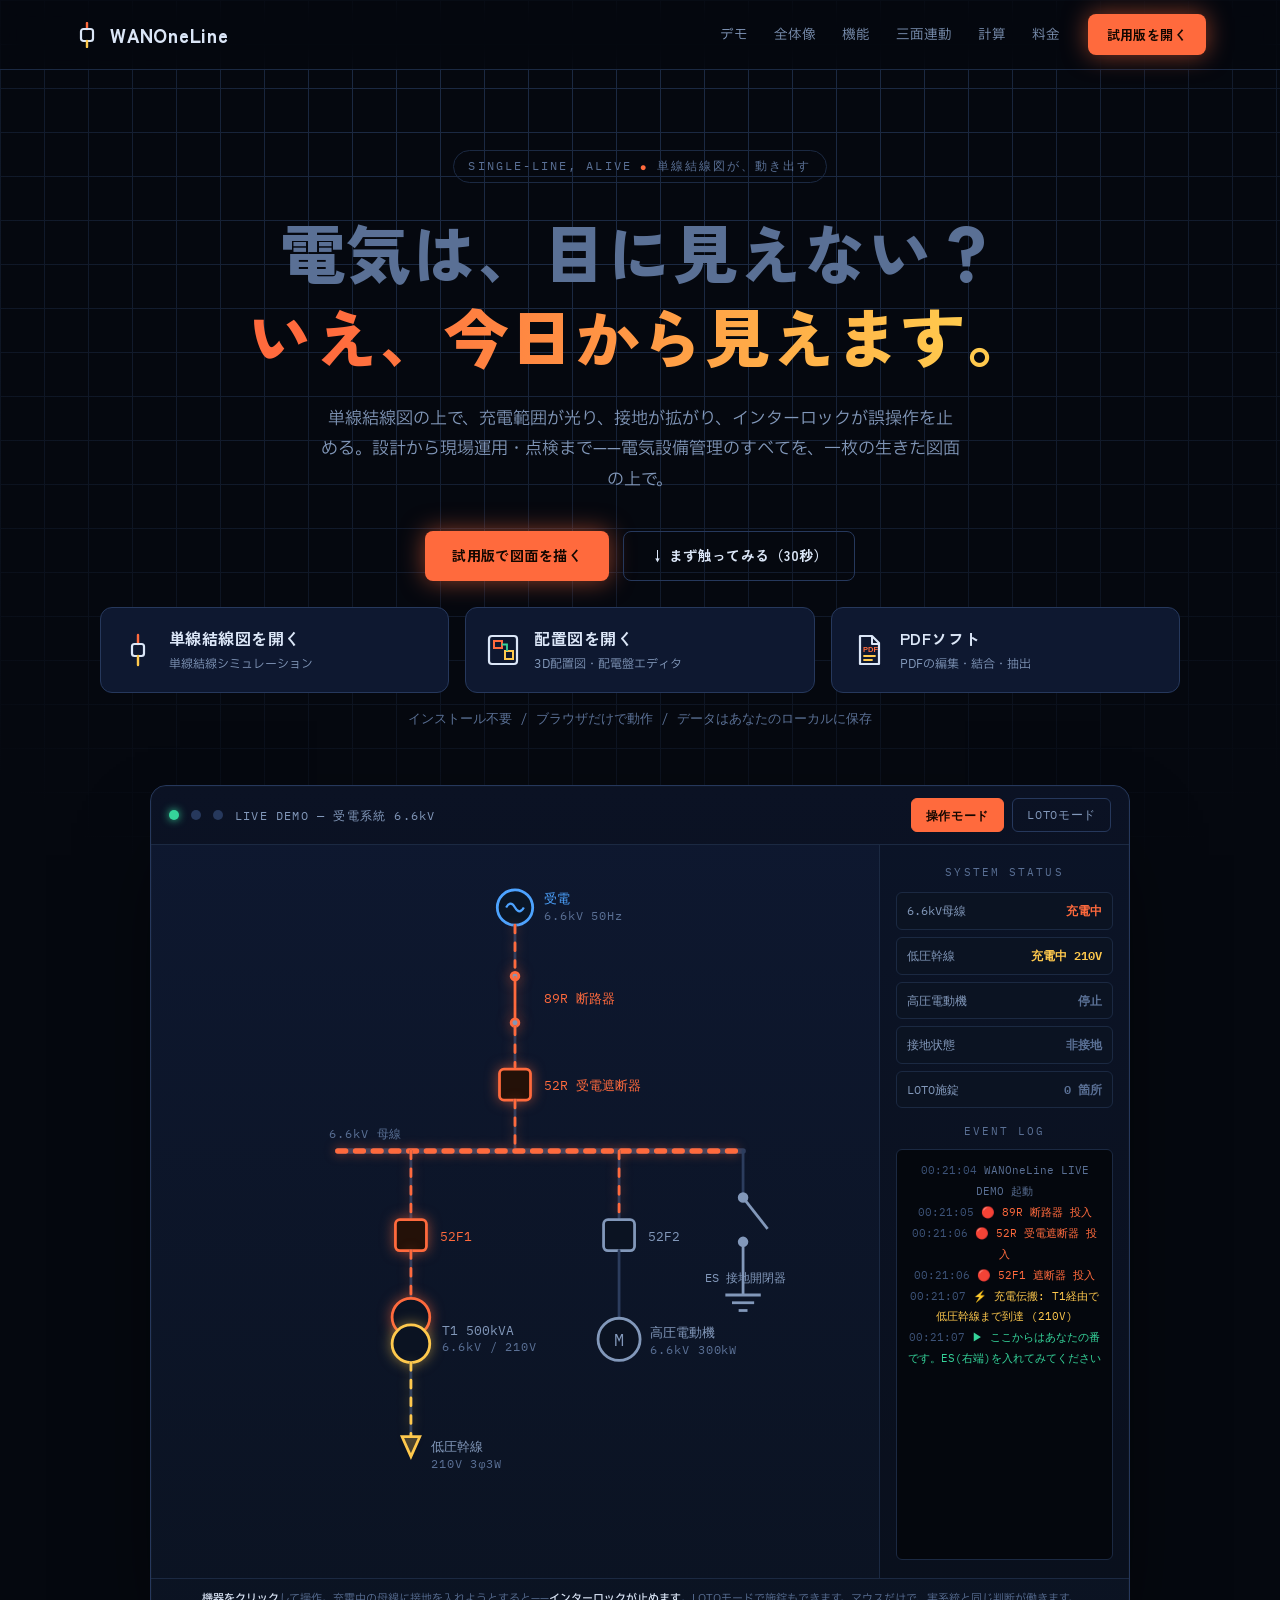
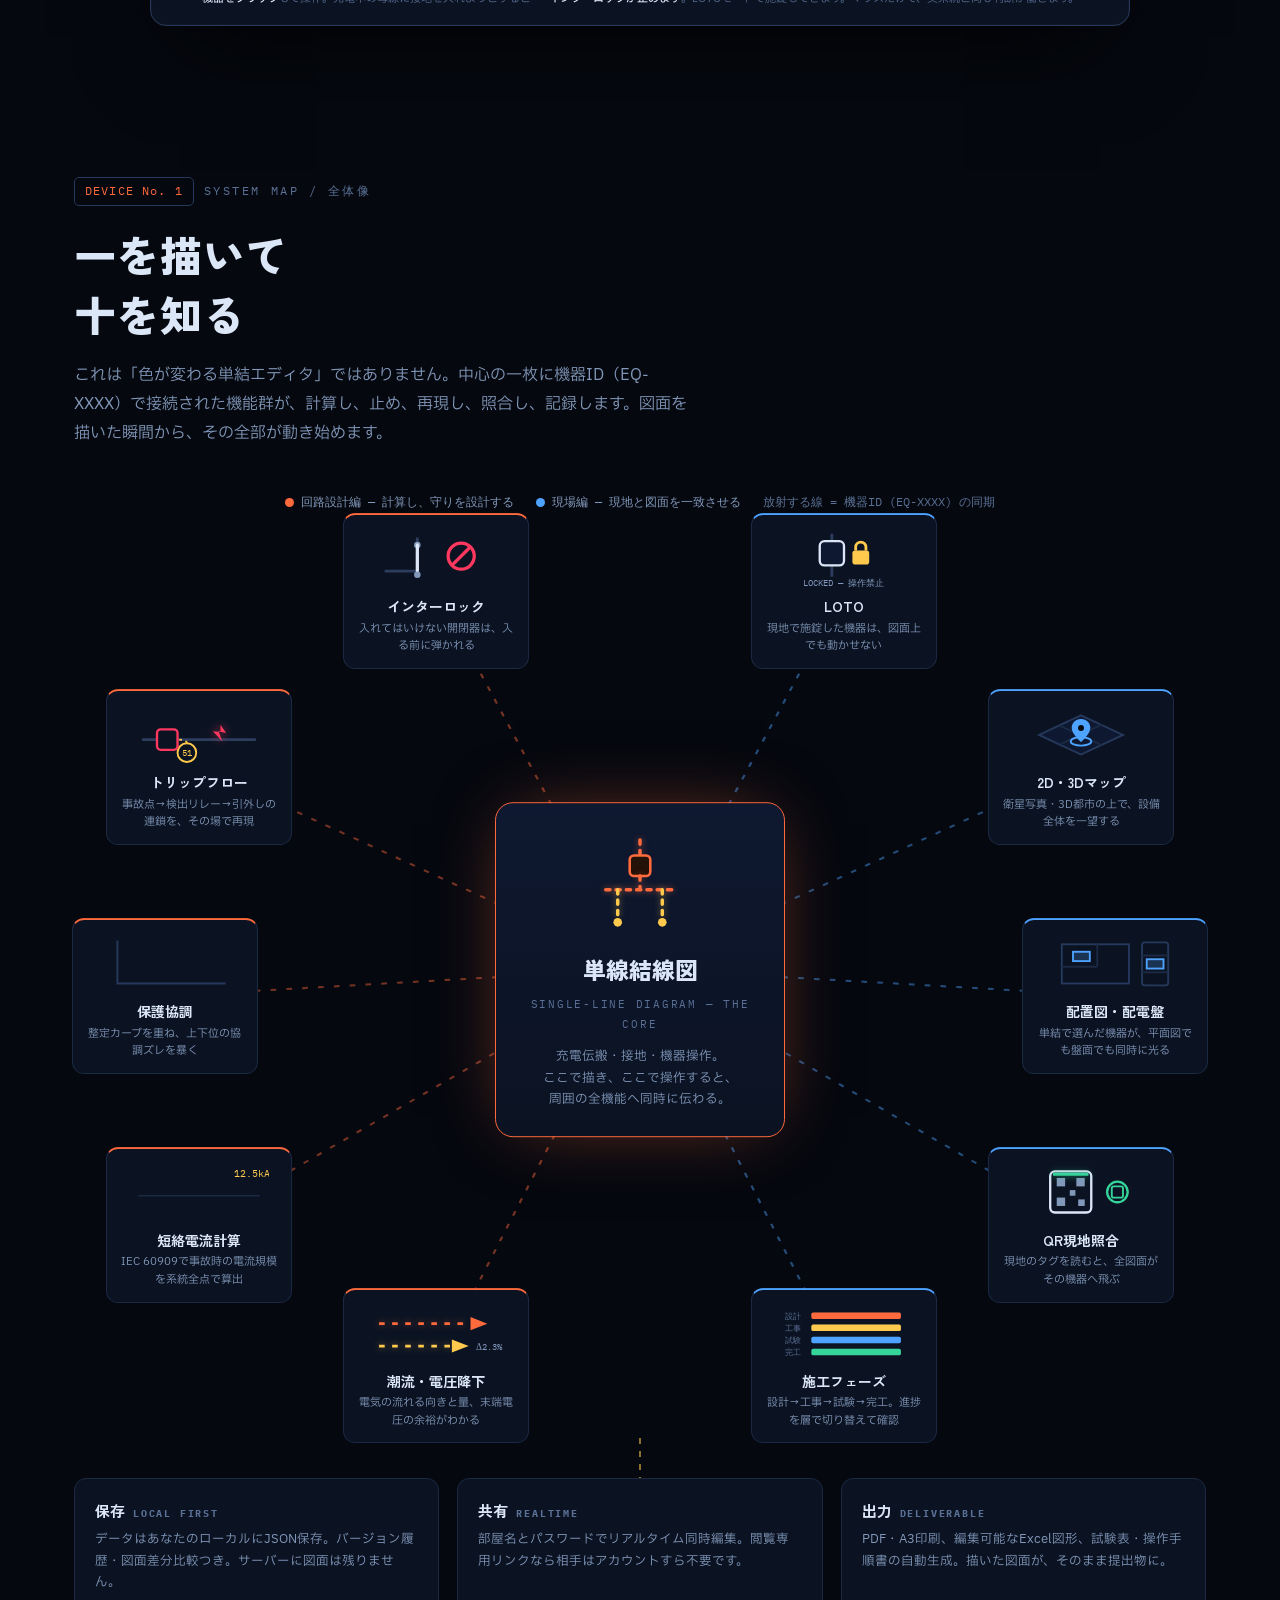
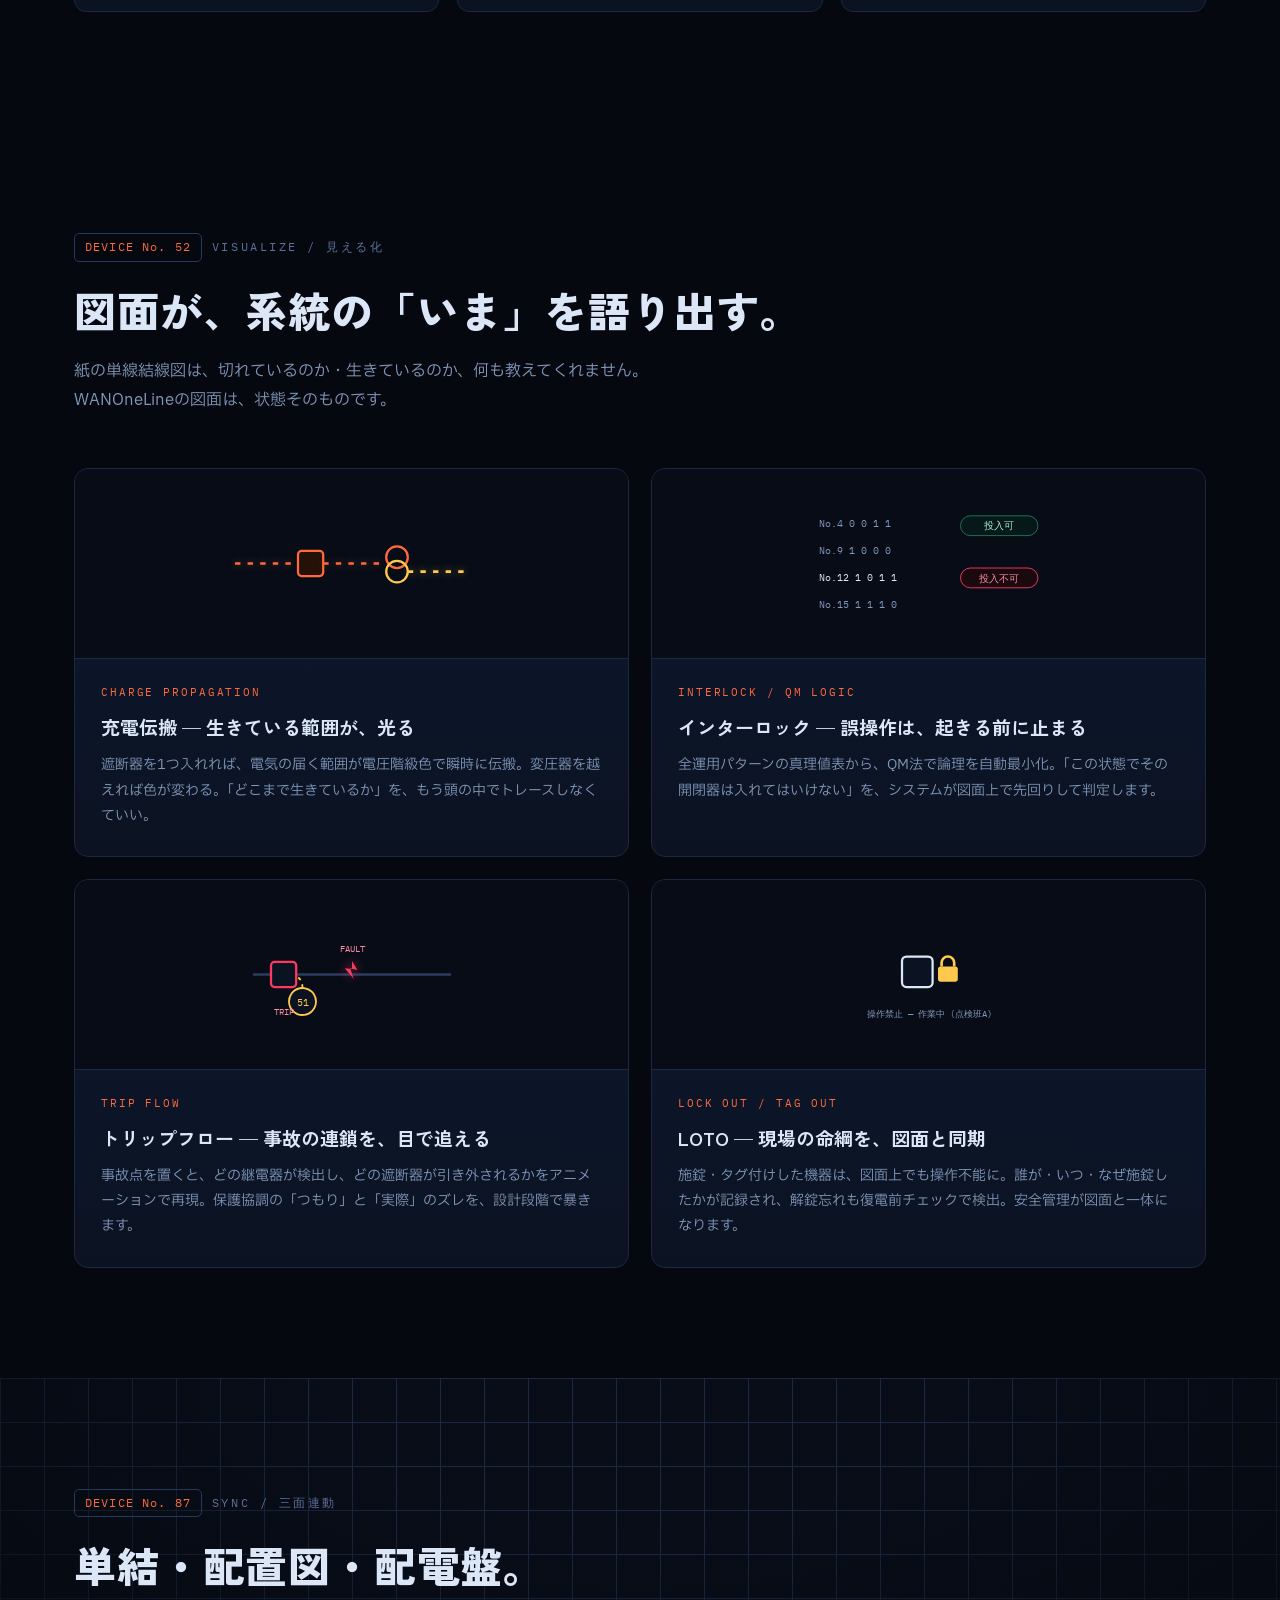
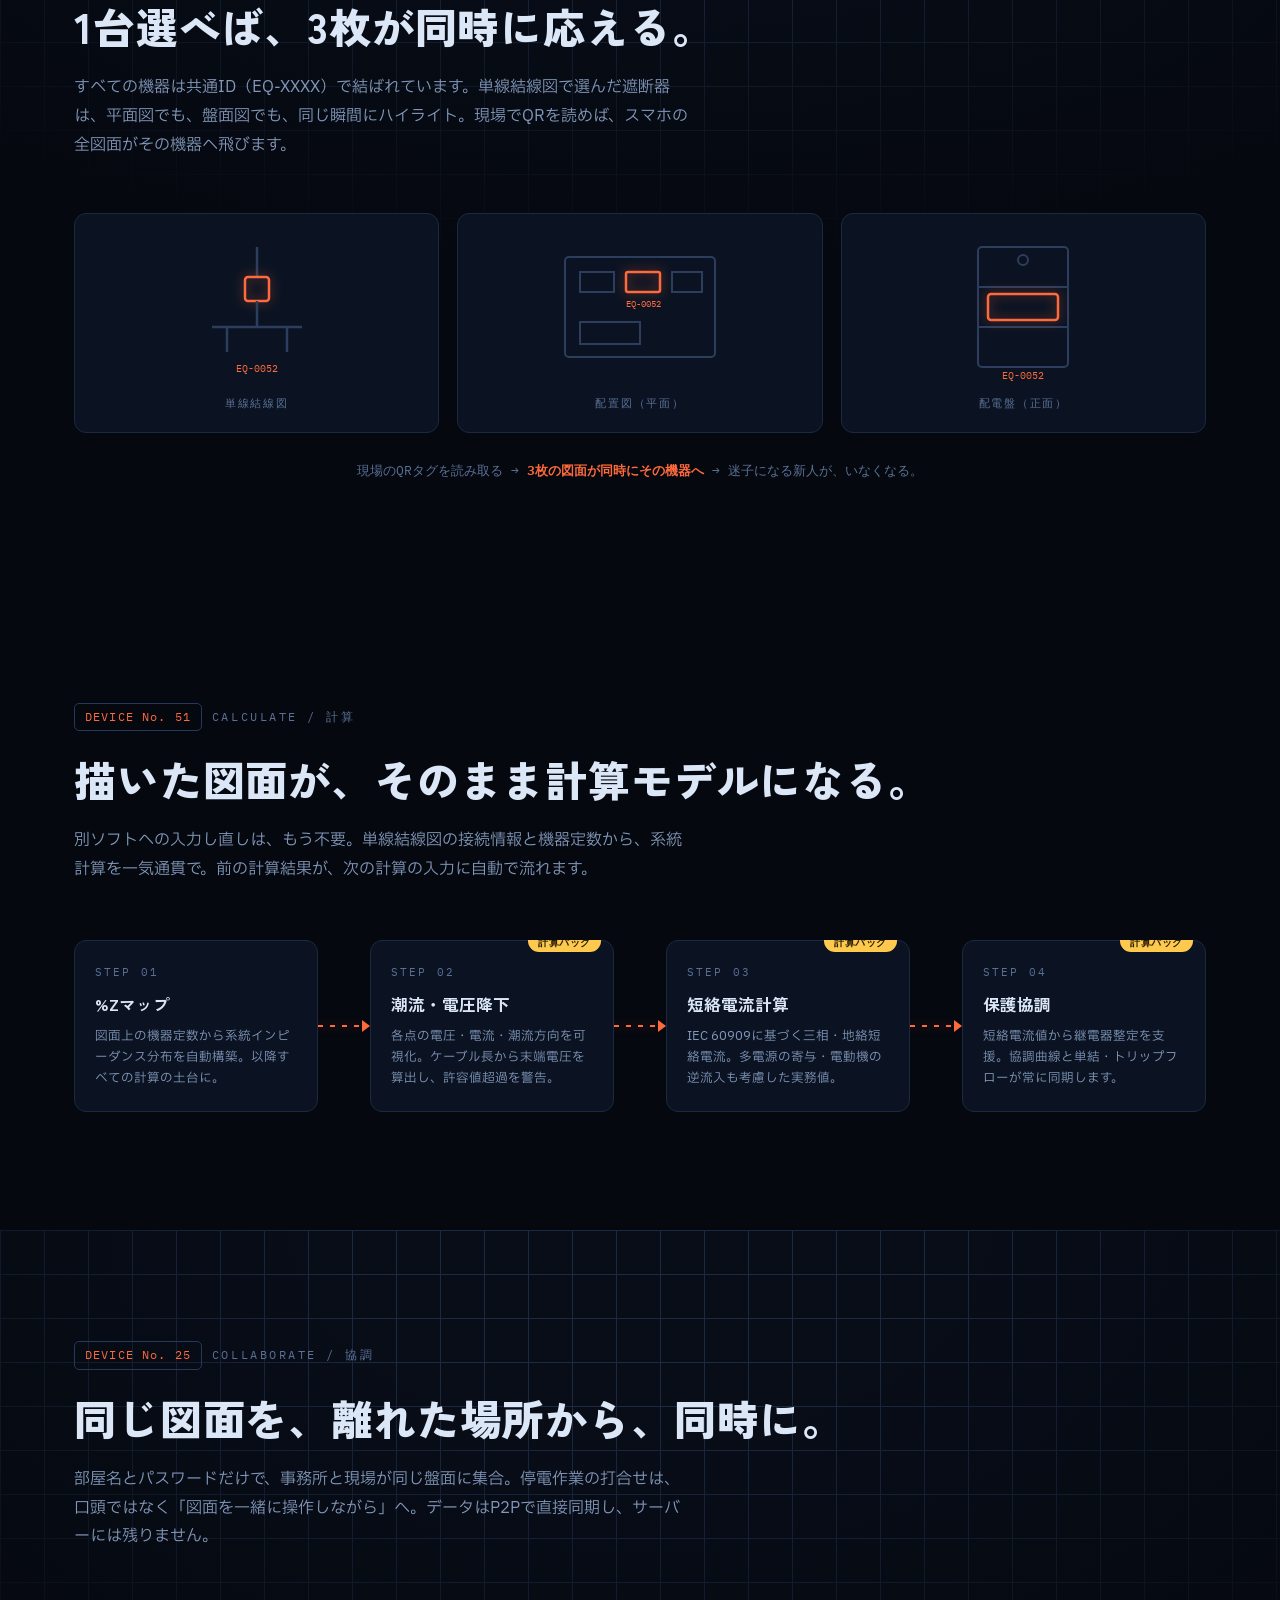
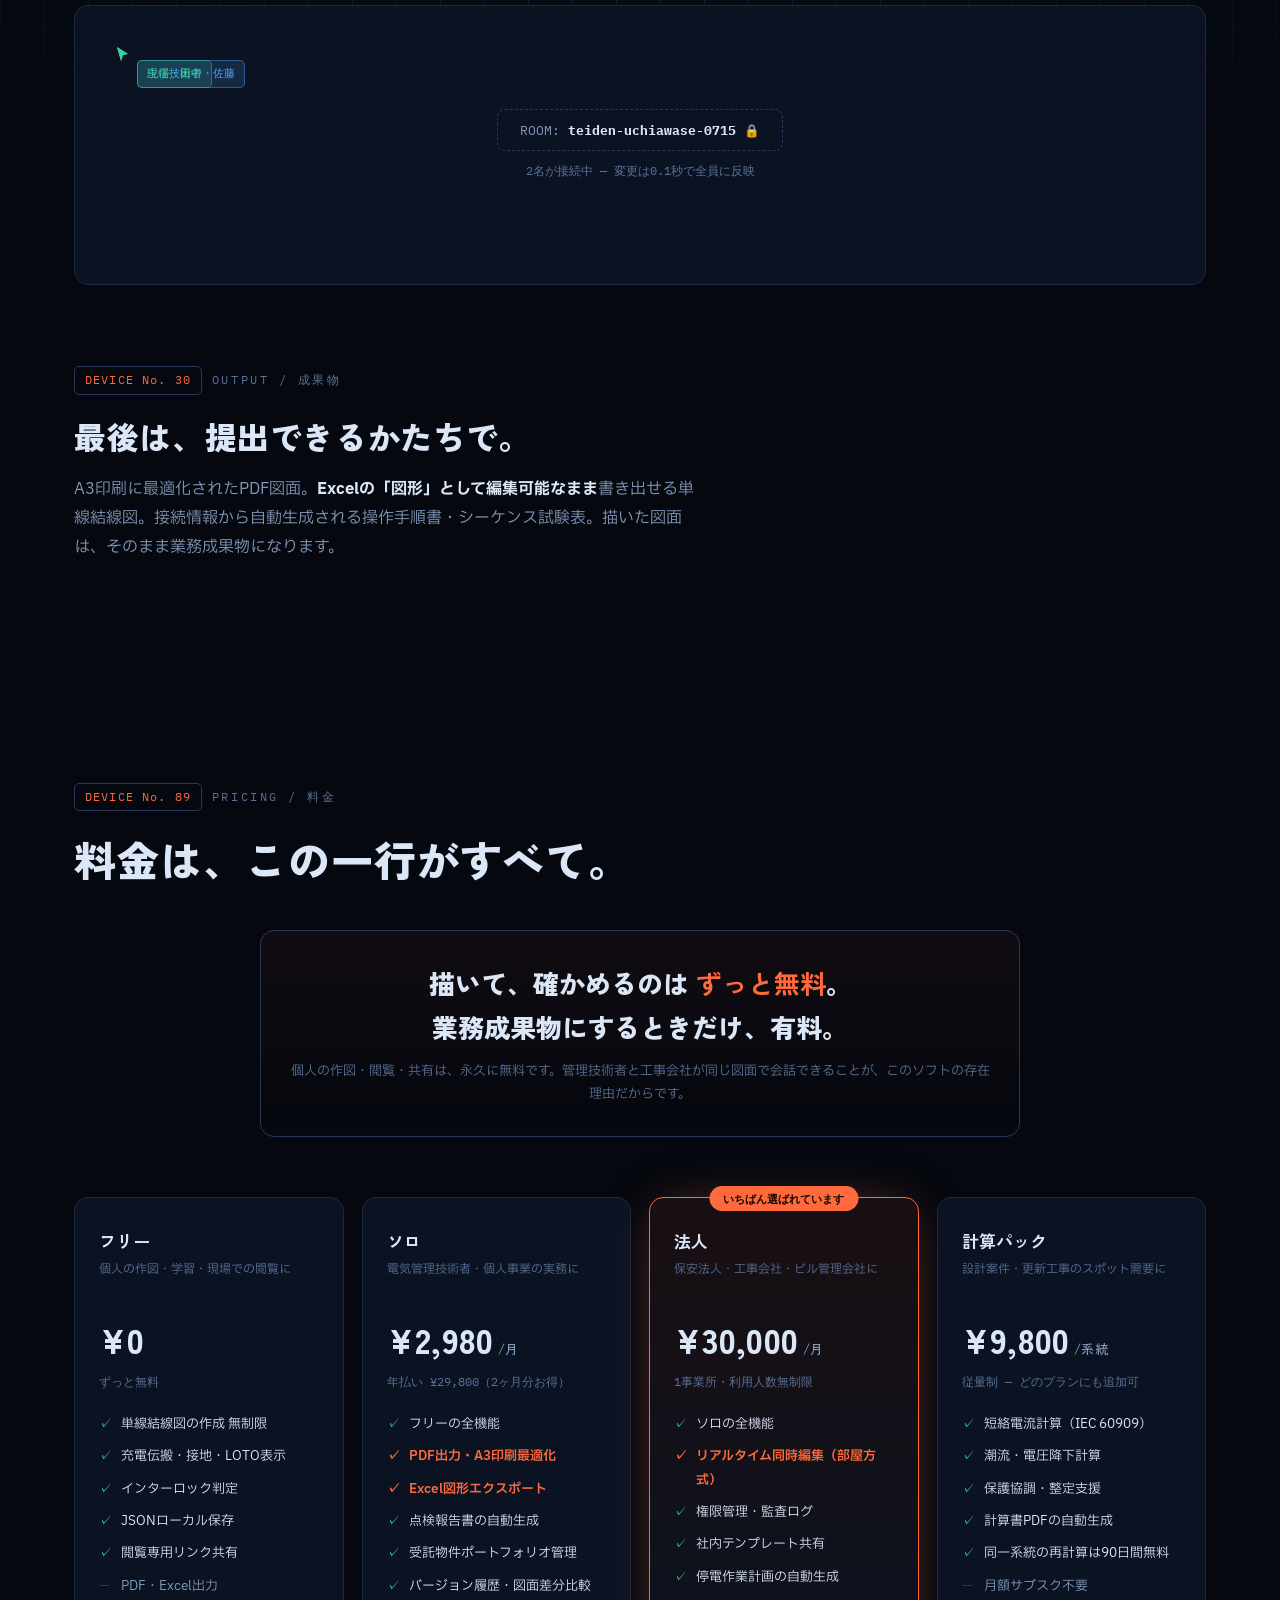
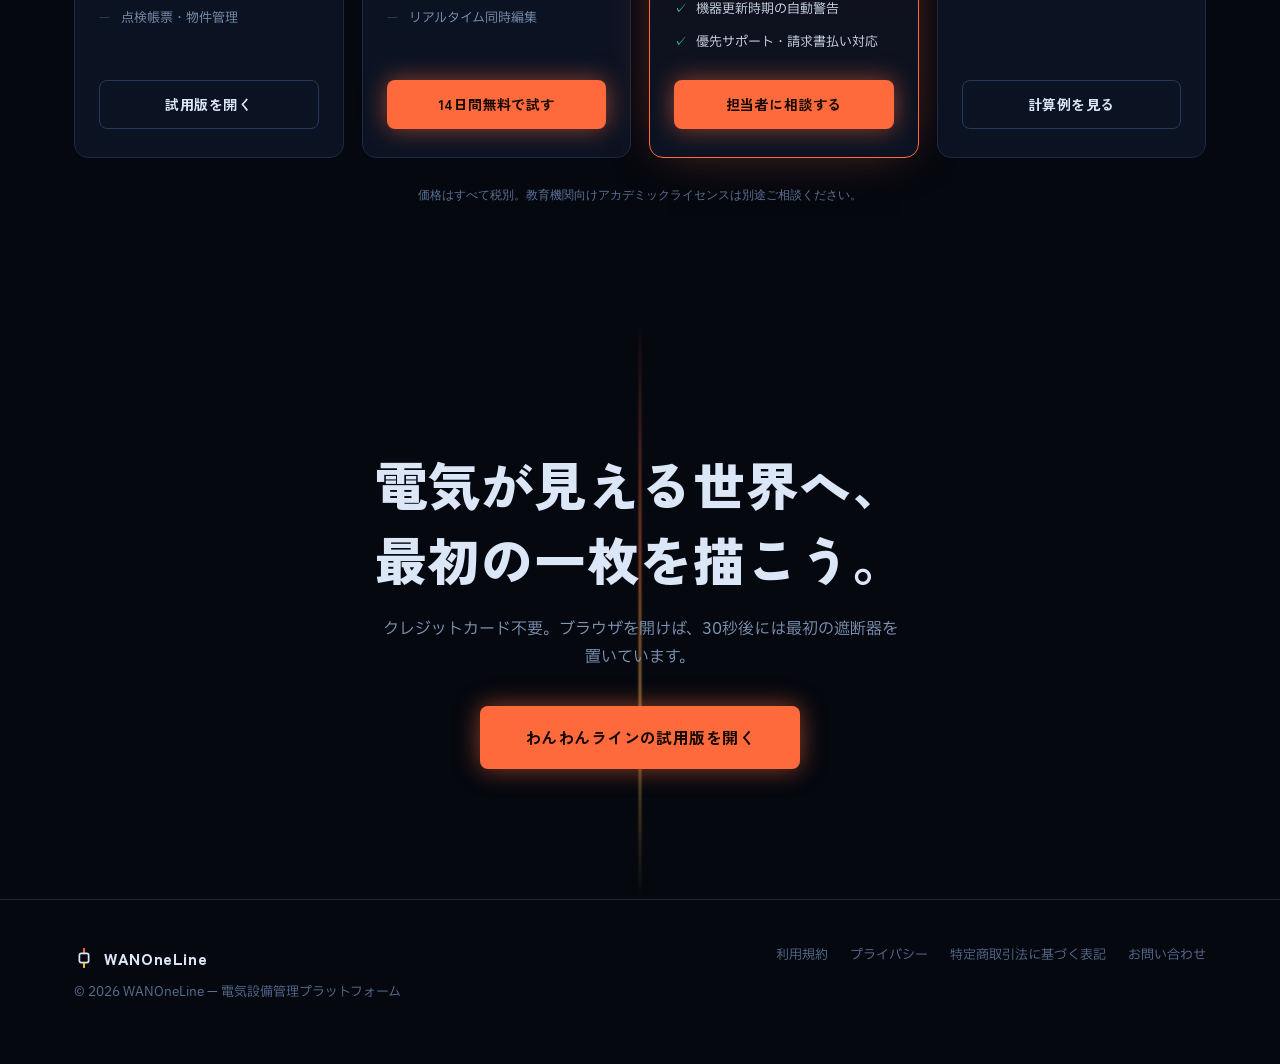
==== commit 4d3e2f39: "Publish Pakuribat PDF UI167" ====
--- a/index.html
+++ b/index.html
@@ -467,7 +467,7 @@
         <svg viewBox="0 0 34 34" fill="none" aria-hidden="true"><rect x="3" y="3" width="28" height="28" rx="3" stroke="#dbe6f7" stroke-width="2.2"/><rect x="8" y="8" width="8" height="7" stroke="#ff6a3d" stroke-width="2"/><rect x="19" y="18" width="8" height="8" stroke="#ffc94d" stroke-width="2"/><path d="M16 11.5h5v6.5" stroke="#35d49a" stroke-width="1.8"/></svg>
         <span><b>配置図を開く</b><small>3D配置図・配電盤エディタ</small></span>
       </a>
-      <a href="pdf/index.html?v=20261127-ocr-166" class="app-btn" id="open-pdf">
+      <a href="pdf/index.html?v=20261127-ocr-selection-167" class="app-btn" id="open-pdf">
         <svg viewBox="0 0 34 34" fill="none" aria-hidden="true"><path d="M8 3h12l7 7v21H8z" stroke="#dbe6f7" stroke-width="2.2" stroke-linejoin="round"/><path d="M20 3v8h7" stroke="#dbe6f7" stroke-width="2" stroke-linejoin="round"/><path d="M12 23h11M12 27h8" stroke="#ffc94d" stroke-width="1.8" stroke-linecap="round"/><text x="11" y="19" fill="#ff6a3d" font-family="sans-serif" font-size="7.5" font-weight="700">PDF</text></svg>
         <span><b>PDFソフト</b><small>PDFの編集・結合・抽出</small></span>
       </a>
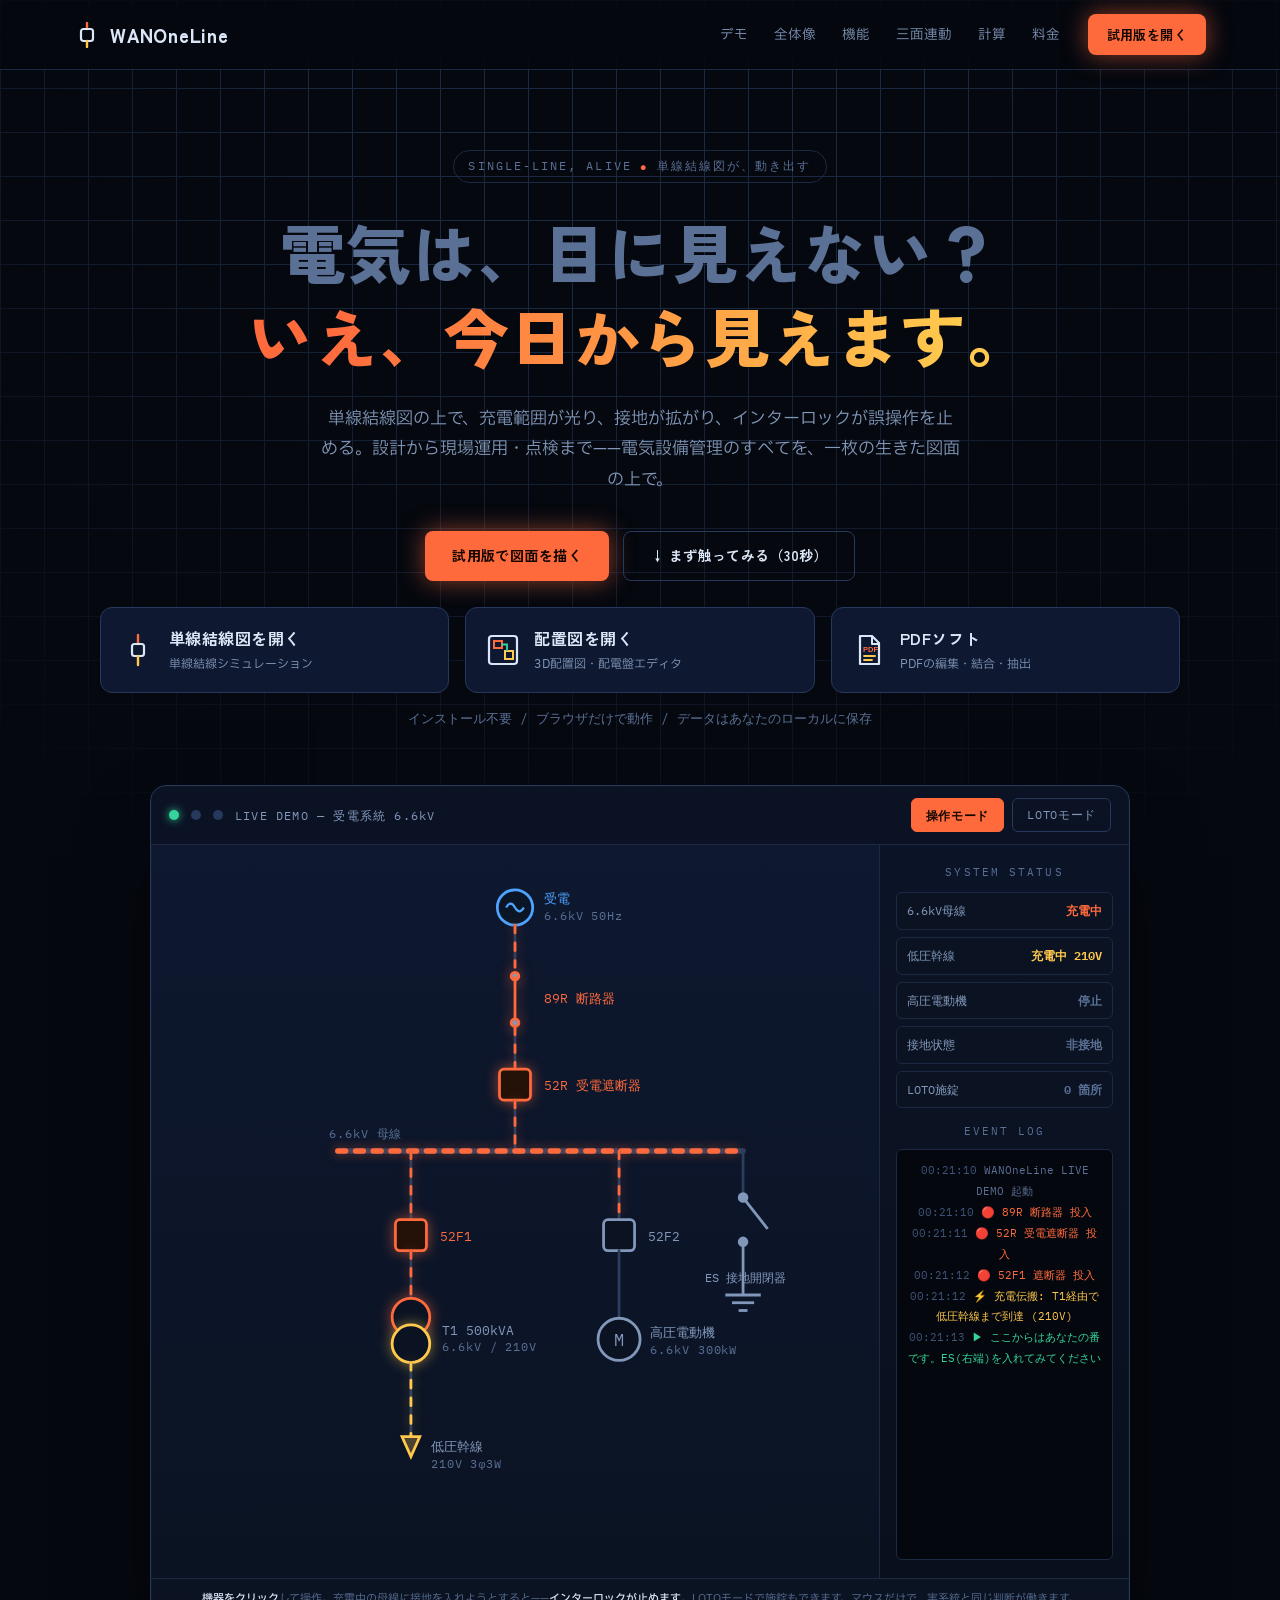
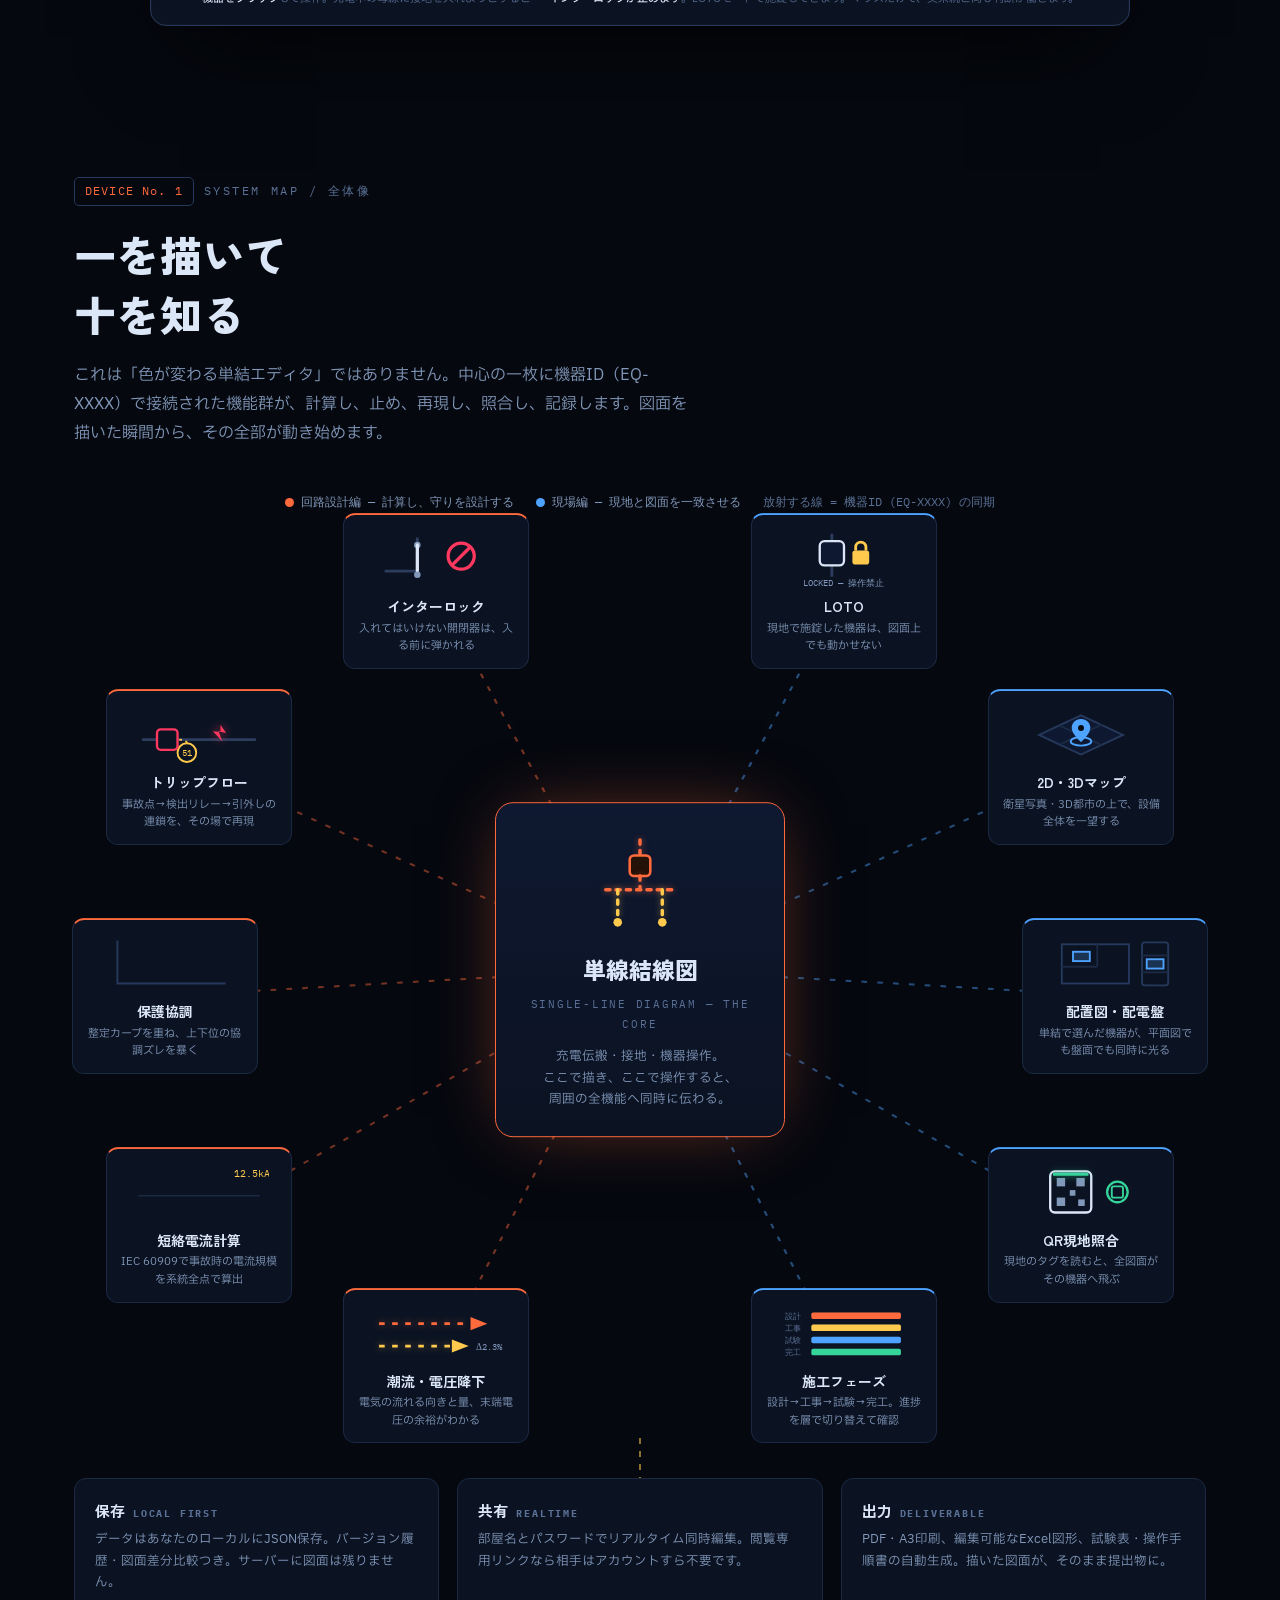
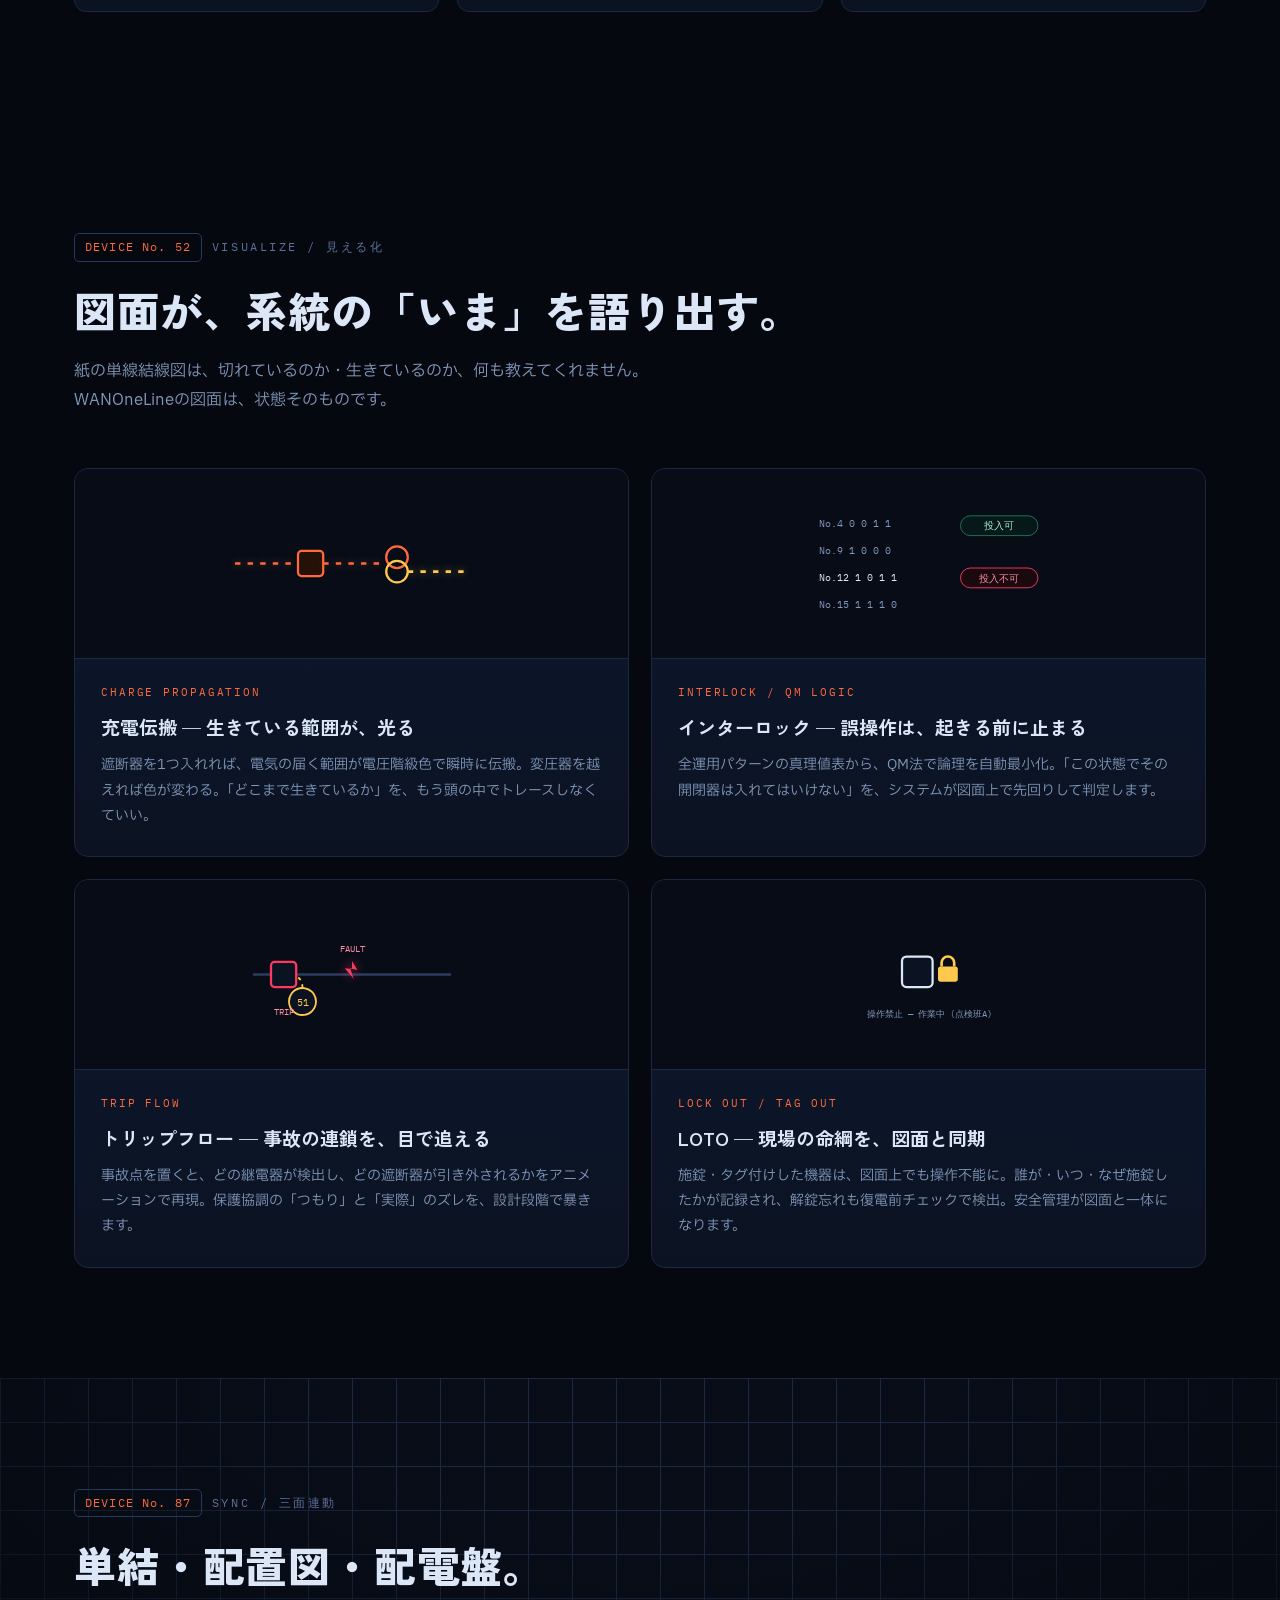
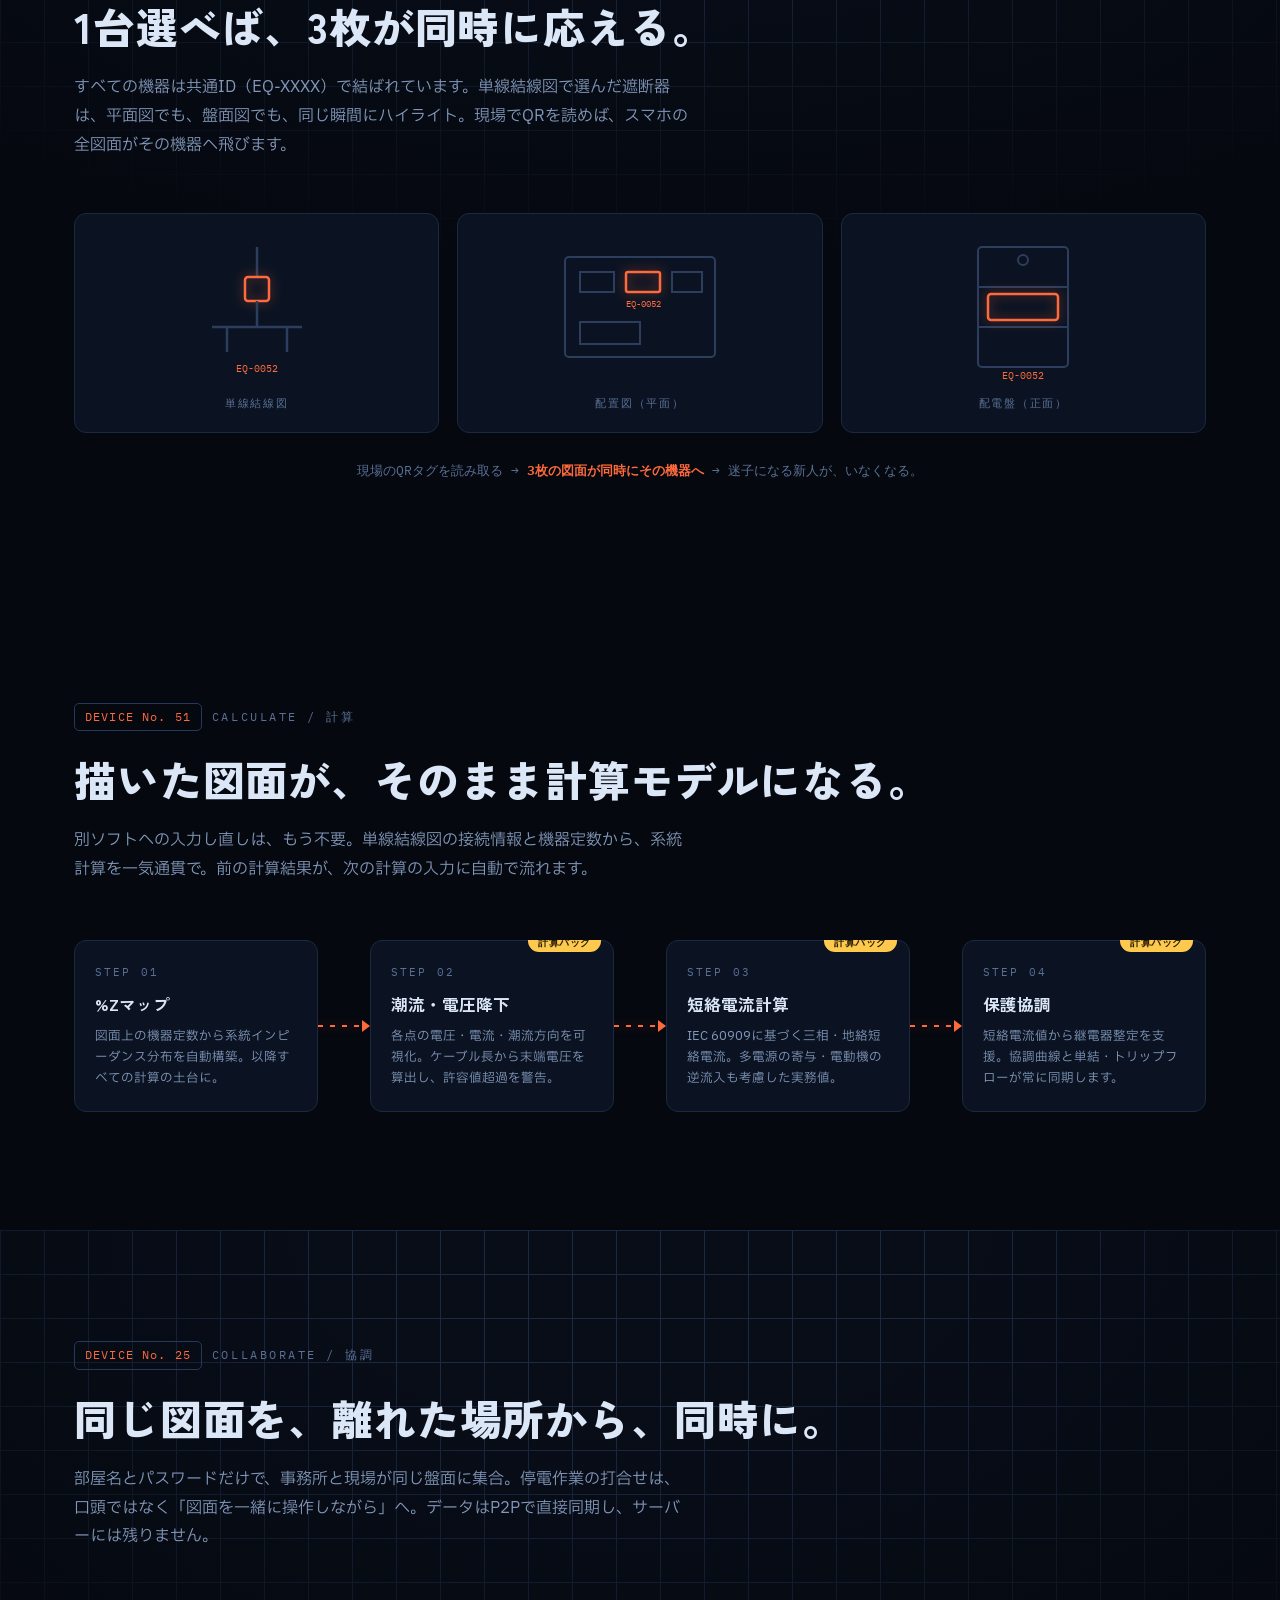
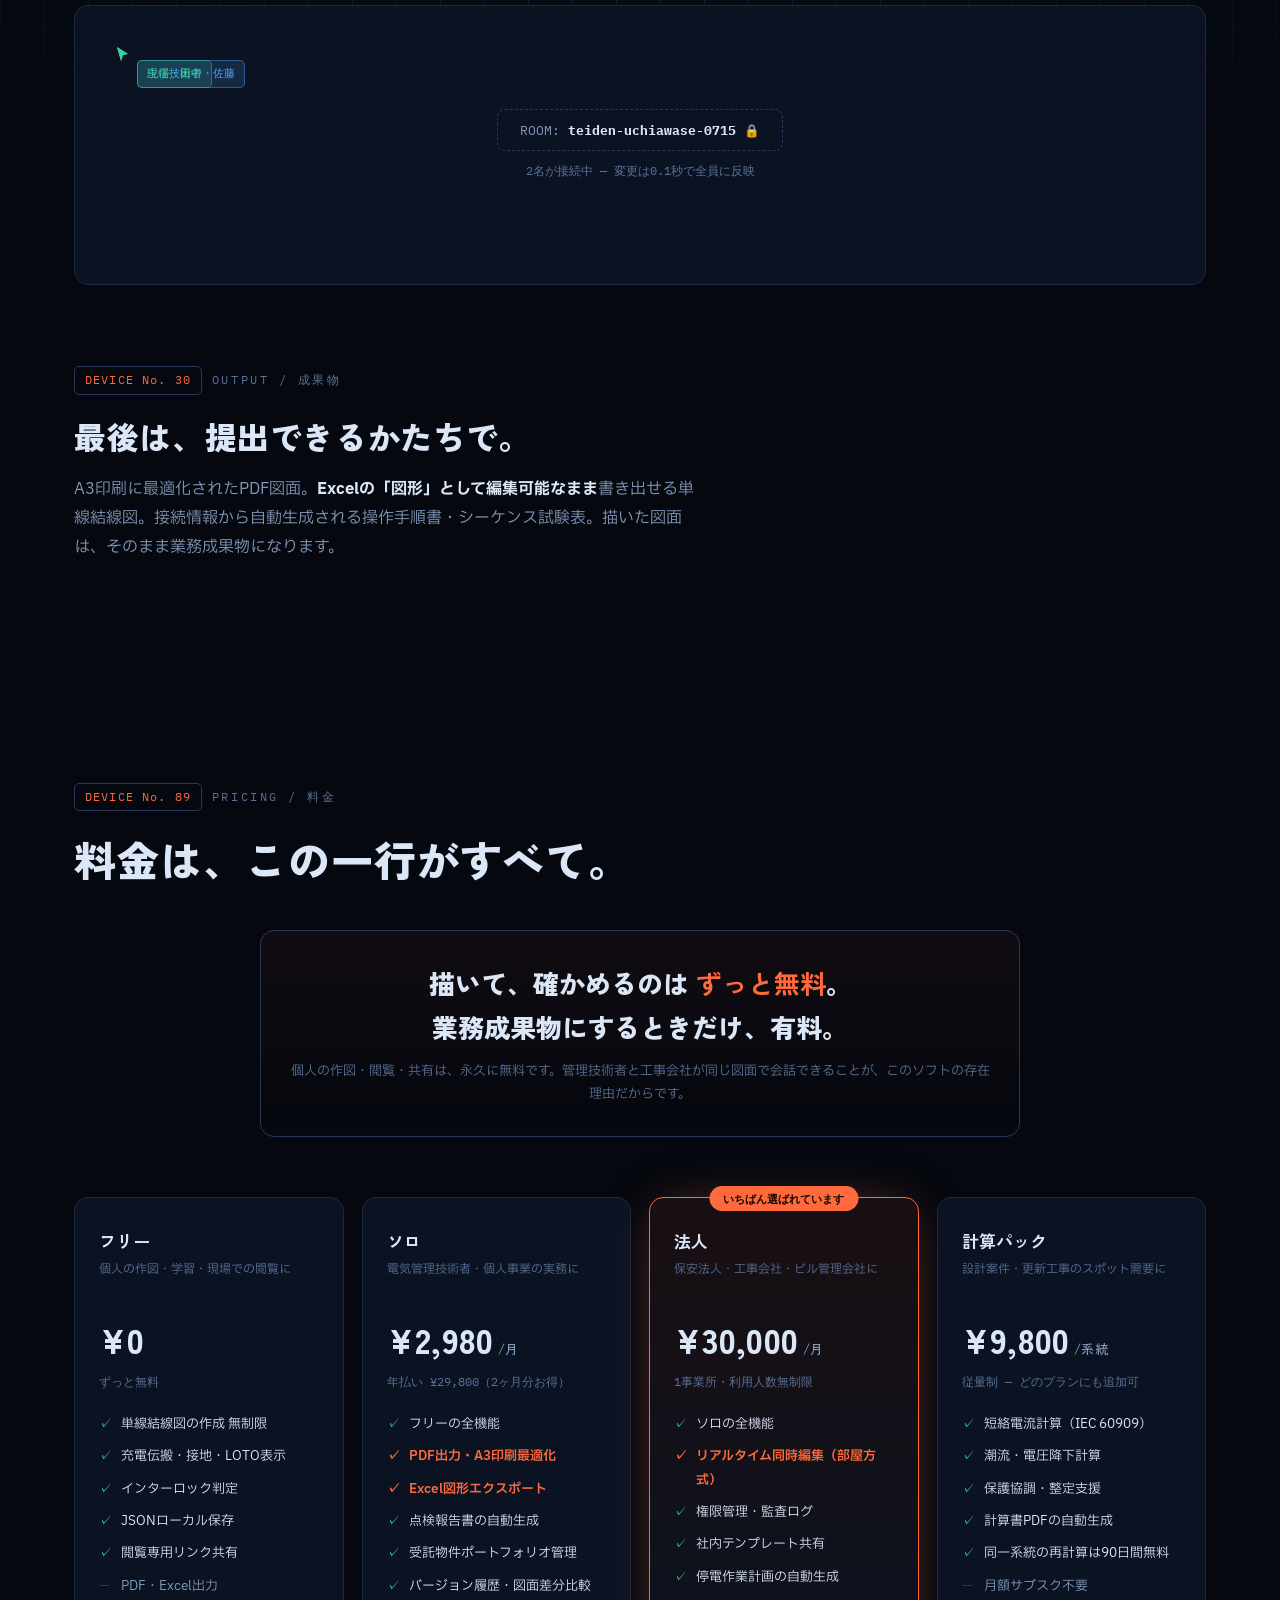
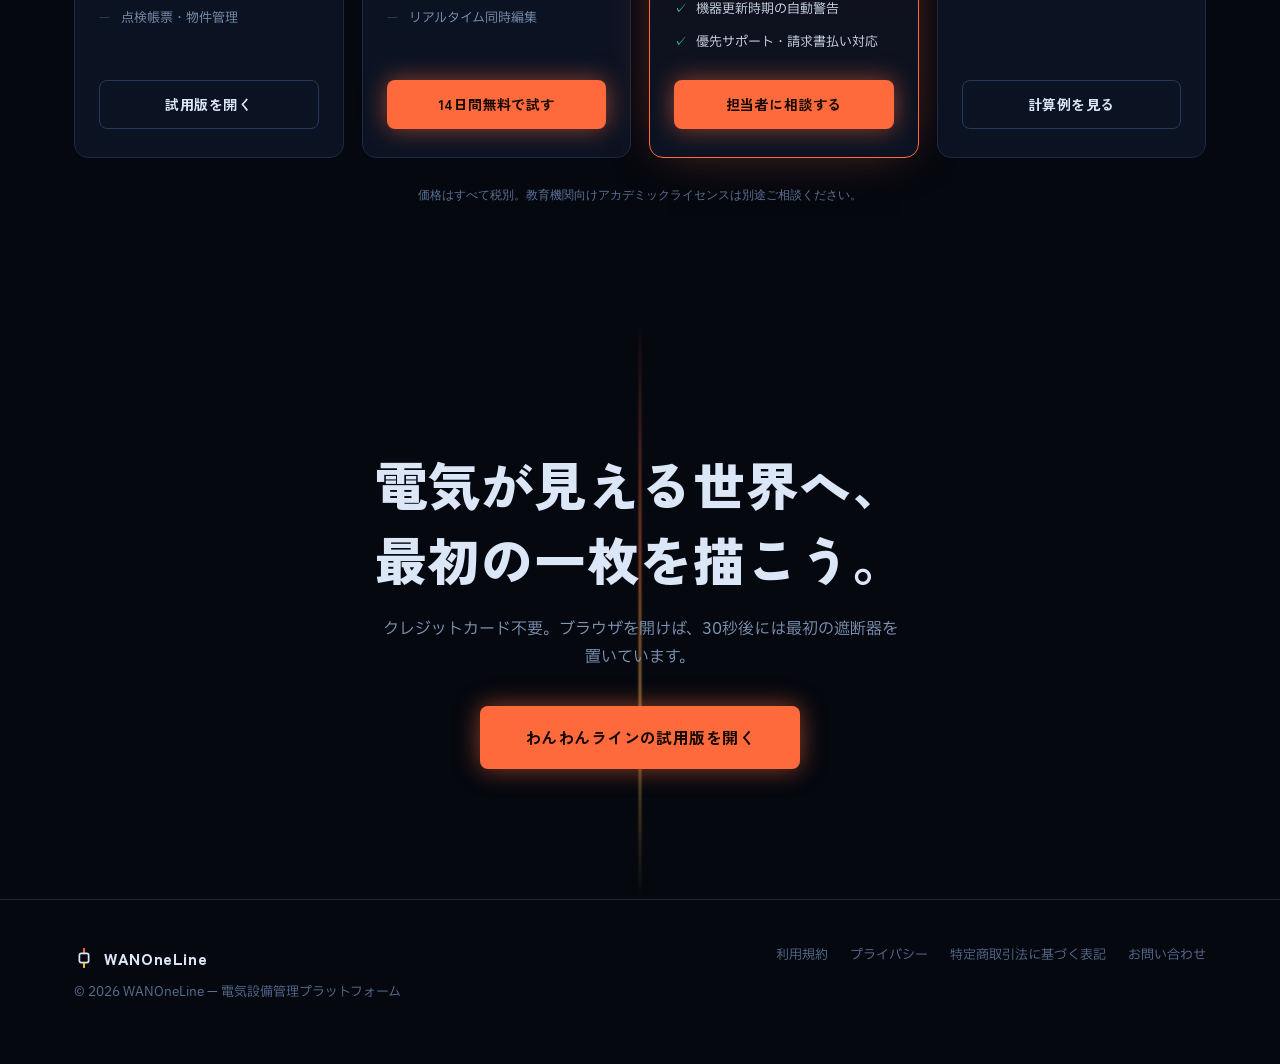
==== commit e34879e8: "PDFソフト: UI168（起動高速化・空タグ/分割ストリームPDFの編集保存）を公開 - pdf/index.html を開発用の完成HTML（20261128-fast-start-168）と同じ" ====
--- a/index.html
+++ b/index.html
@@ -467,7 +467,7 @@
         <svg viewBox="0 0 34 34" fill="none" aria-hidden="true"><rect x="3" y="3" width="28" height="28" rx="3" stroke="#dbe6f7" stroke-width="2.2"/><rect x="8" y="8" width="8" height="7" stroke="#ff6a3d" stroke-width="2"/><rect x="19" y="18" width="8" height="8" stroke="#ffc94d" stroke-width="2"/><path d="M16 11.5h5v6.5" stroke="#35d49a" stroke-width="1.8"/></svg>
         <span><b>配置図を開く</b><small>3D配置図・配電盤エディタ</small></span>
       </a>
-      <a href="pdf/index.html?v=20261127-ocr-selection-167" class="app-btn" id="open-pdf">
+      <a href="pdf/index.html?v=20261128-fast-start-168" class="app-btn" id="open-pdf">
         <svg viewBox="0 0 34 34" fill="none" aria-hidden="true"><path d="M8 3h12l7 7v21H8z" stroke="#dbe6f7" stroke-width="2.2" stroke-linejoin="round"/><path d="M20 3v8h7" stroke="#dbe6f7" stroke-width="2" stroke-linejoin="round"/><path d="M12 23h11M12 27h8" stroke="#ffc94d" stroke-width="1.8" stroke-linecap="round"/><text x="11" y="19" fill="#ff6a3d" font-family="sans-serif" font-size="7.5" font-weight="700">PDF</text></svg>
         <span><b>PDFソフト</b><small>PDFの編集・結合・抽出</small></span>
       </a>
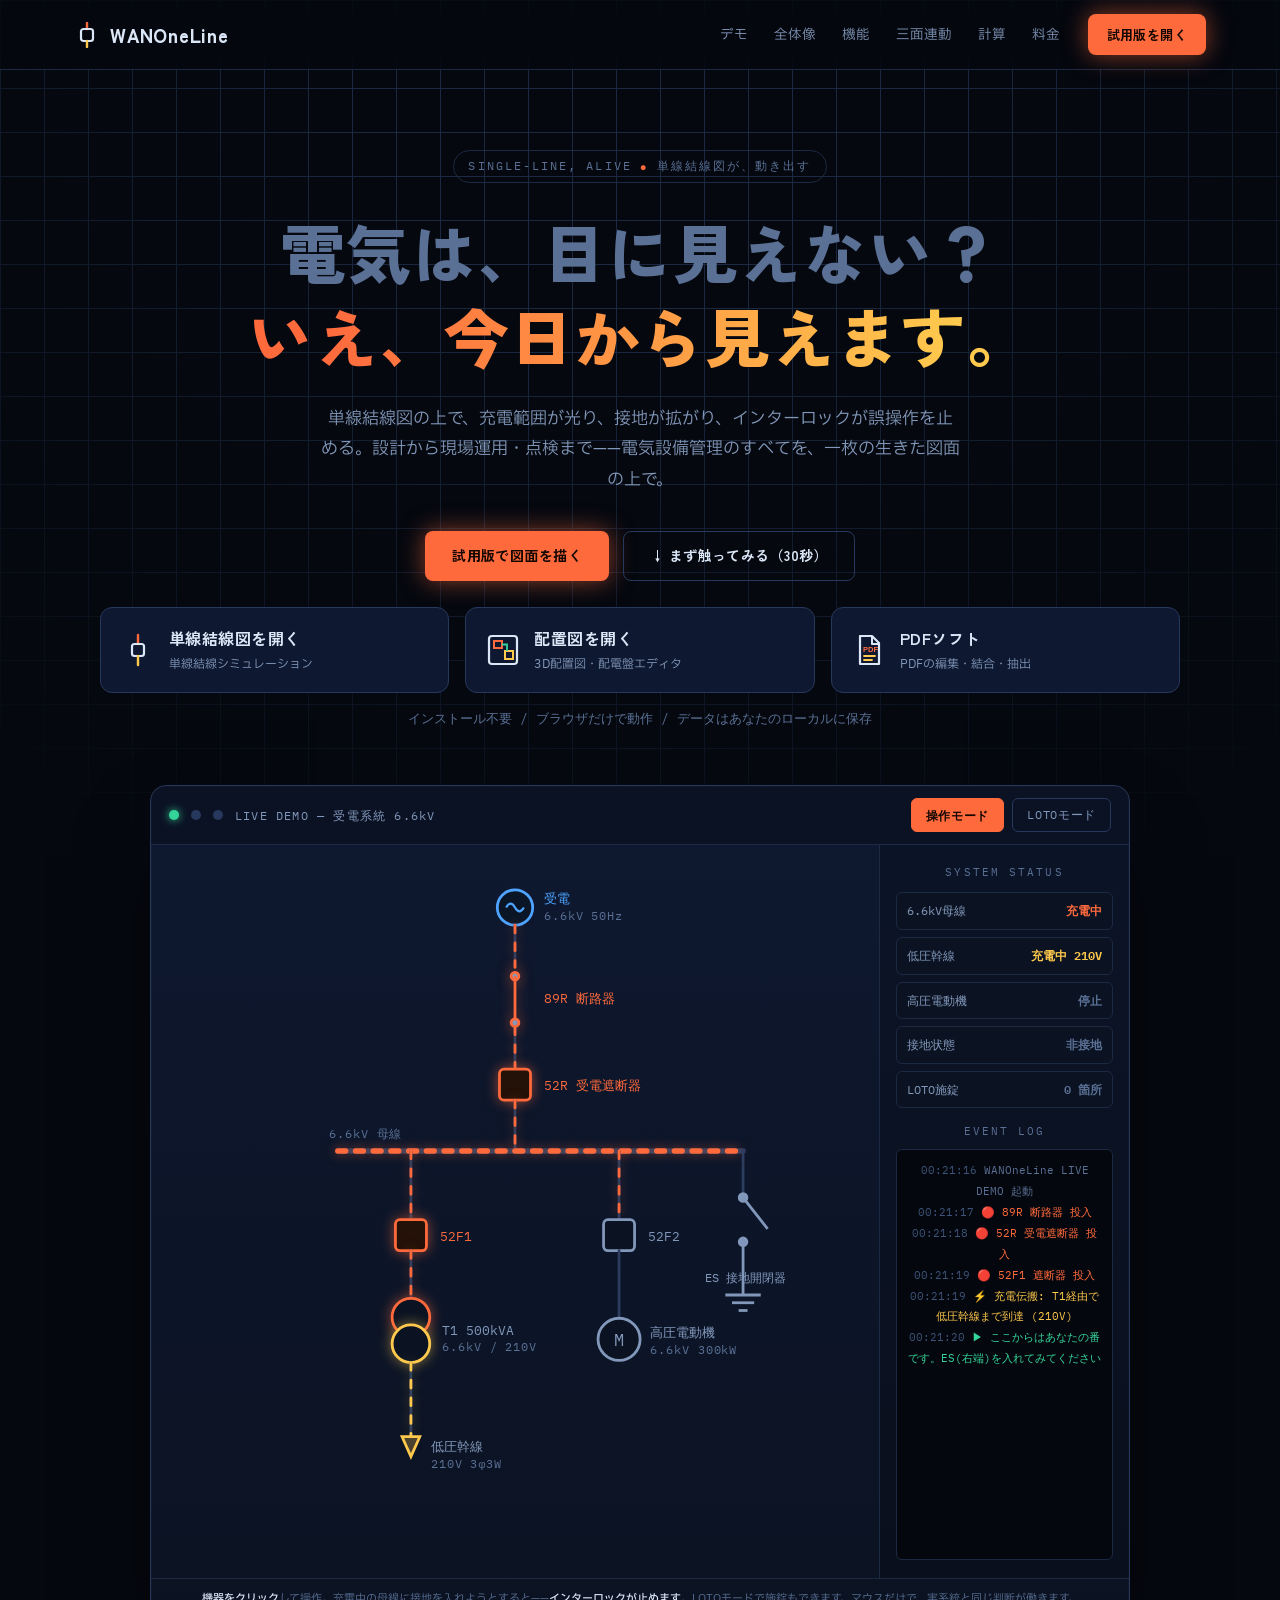
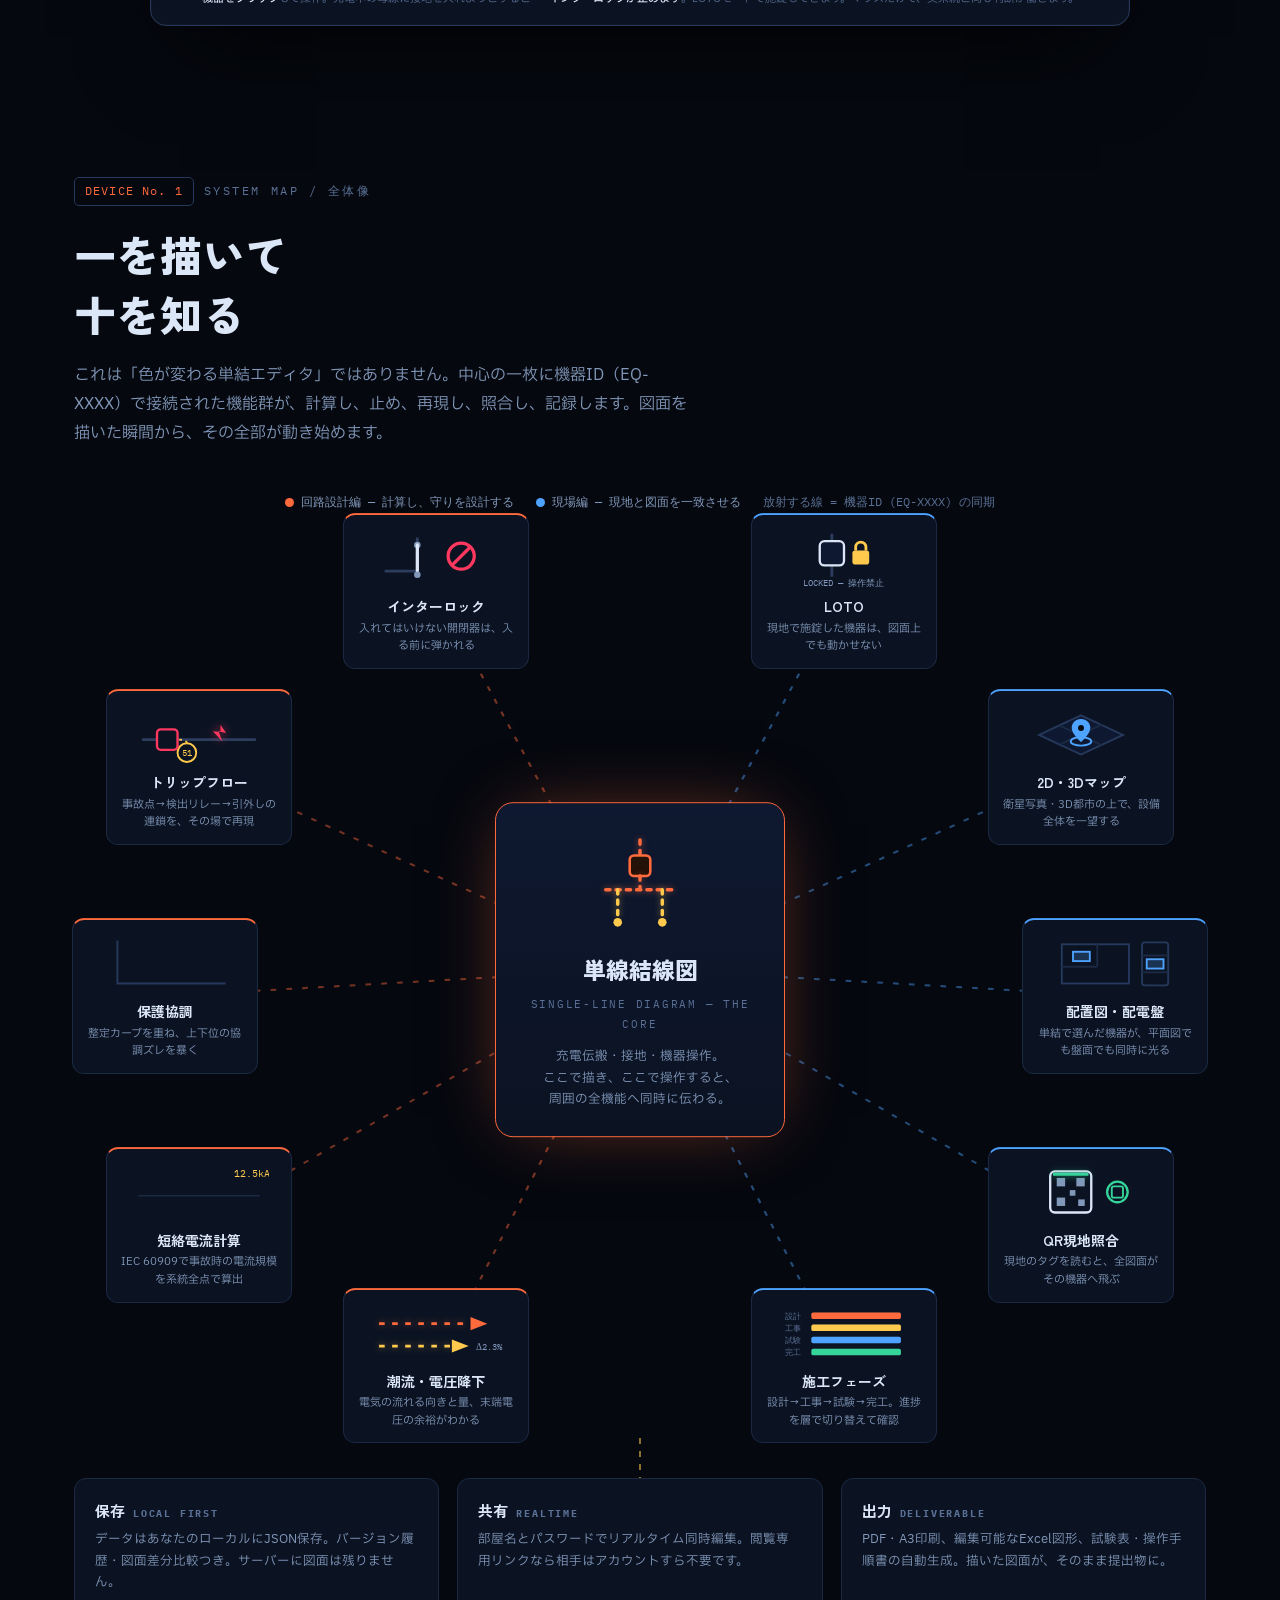
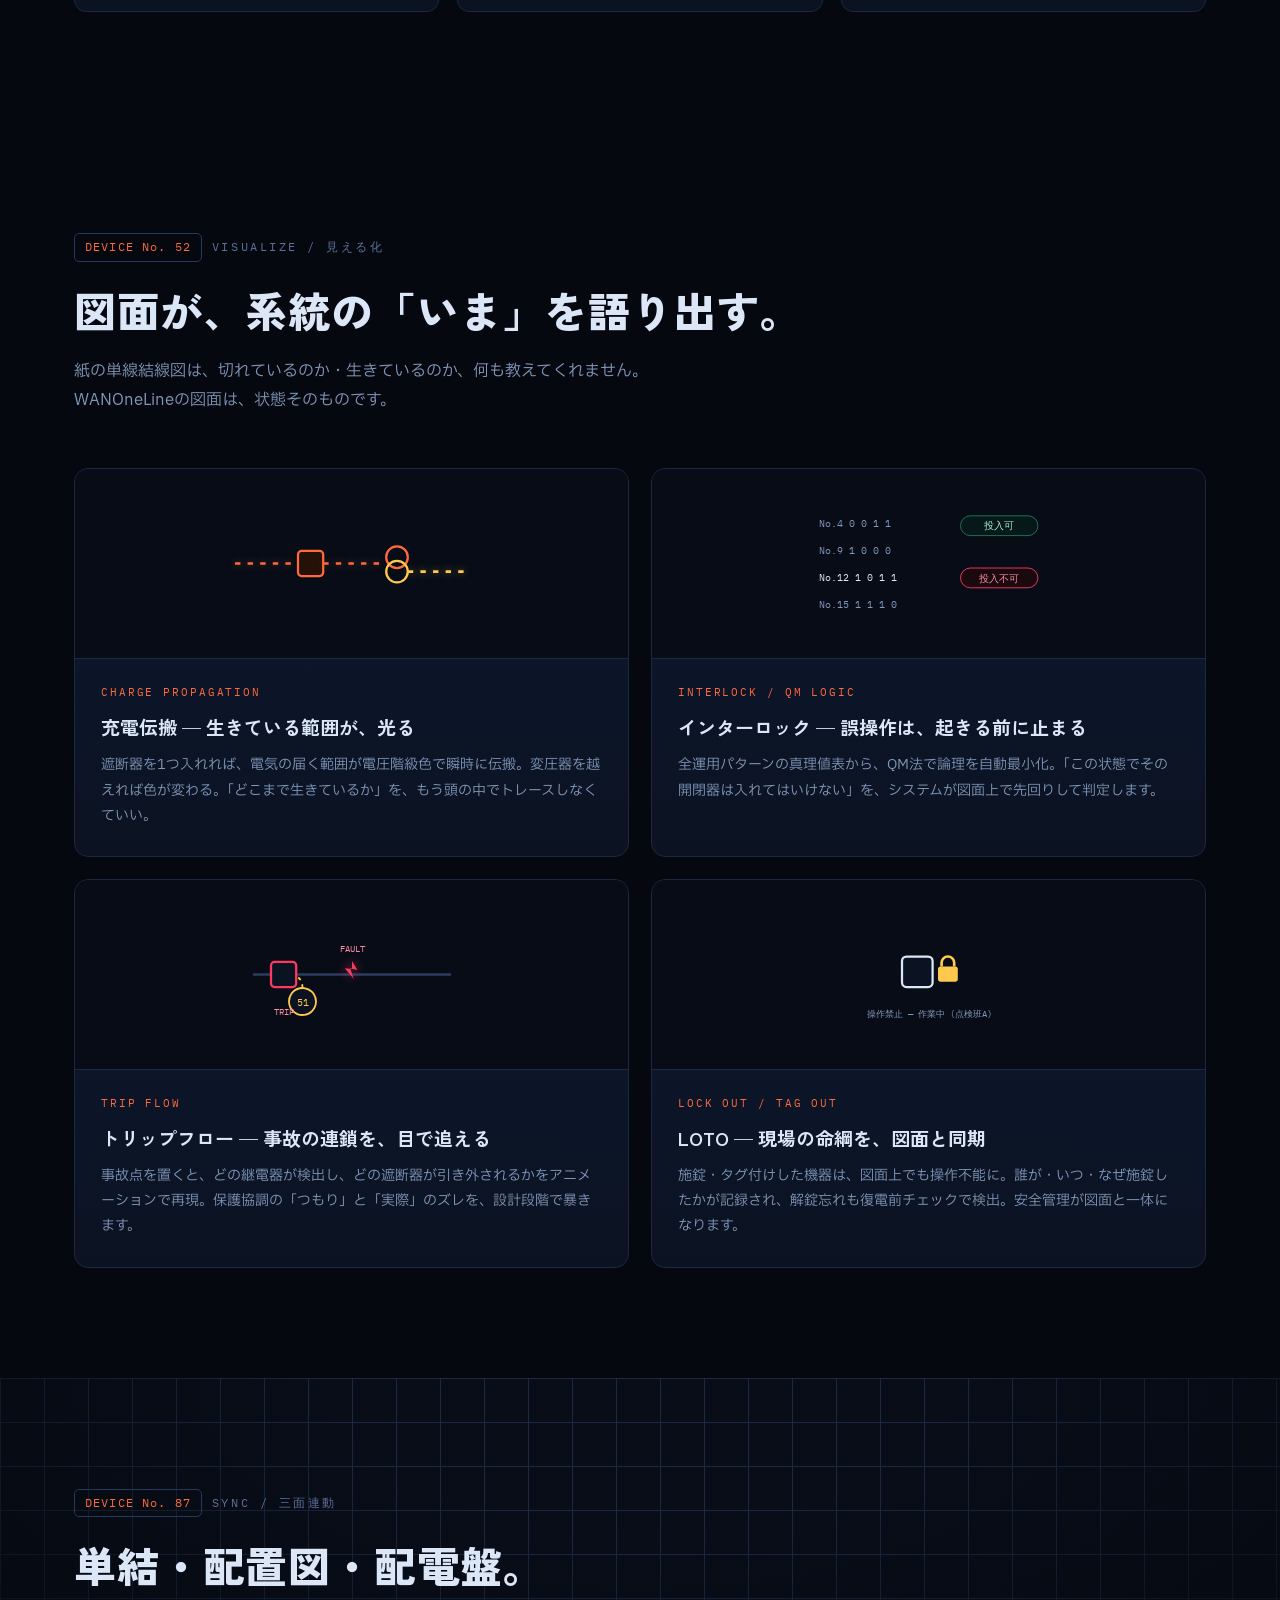
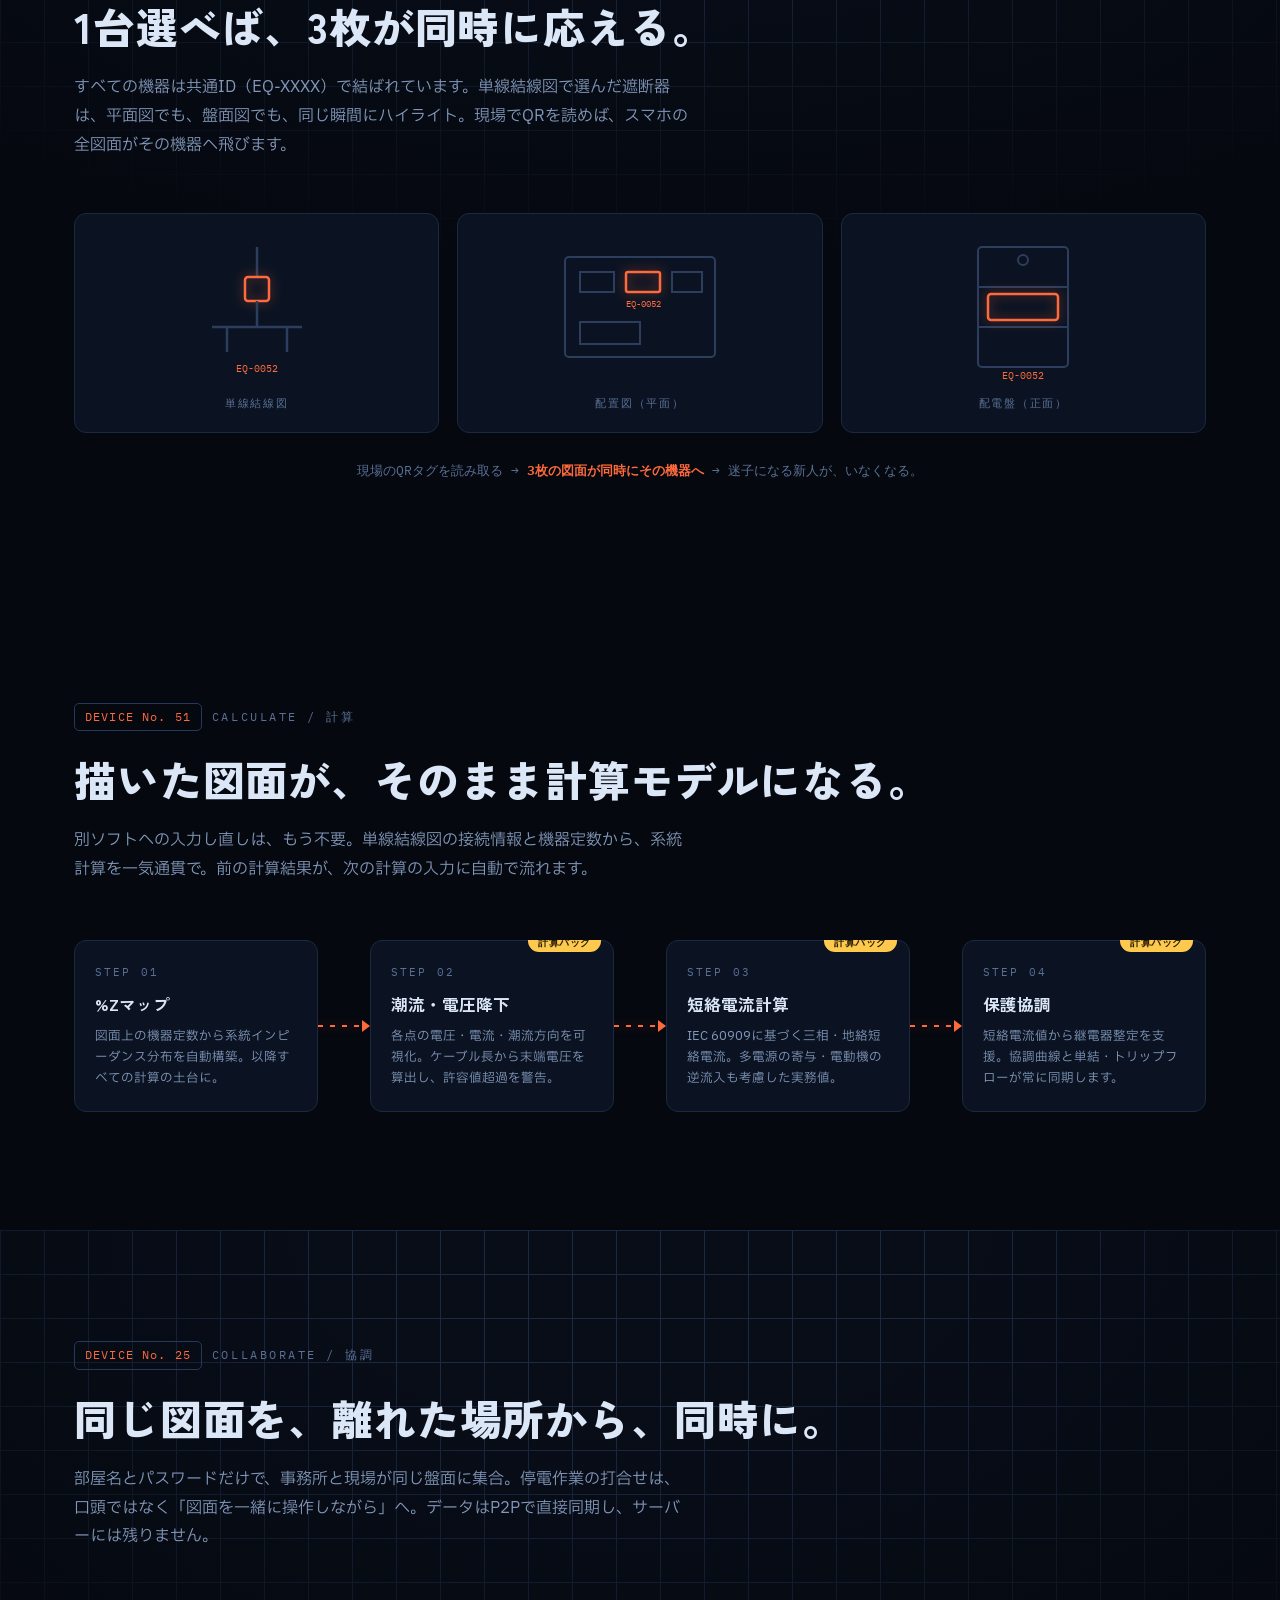
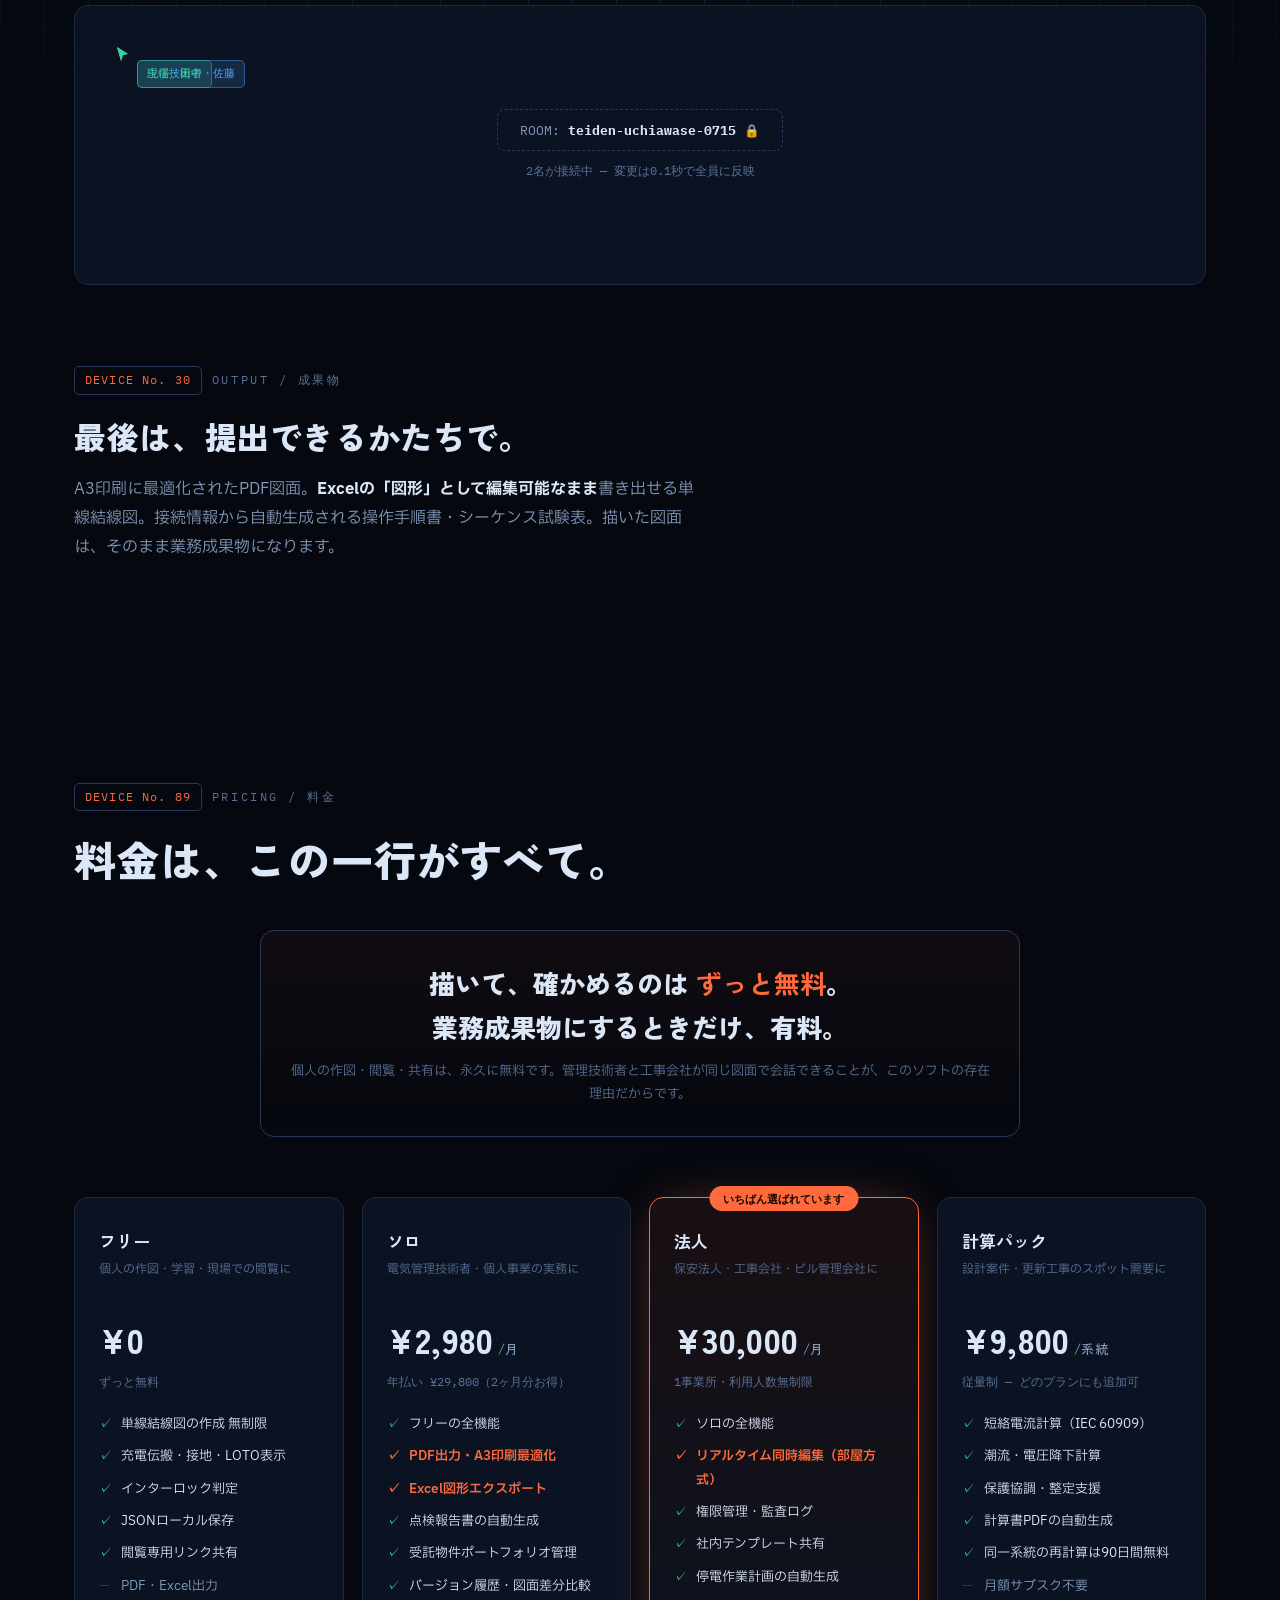
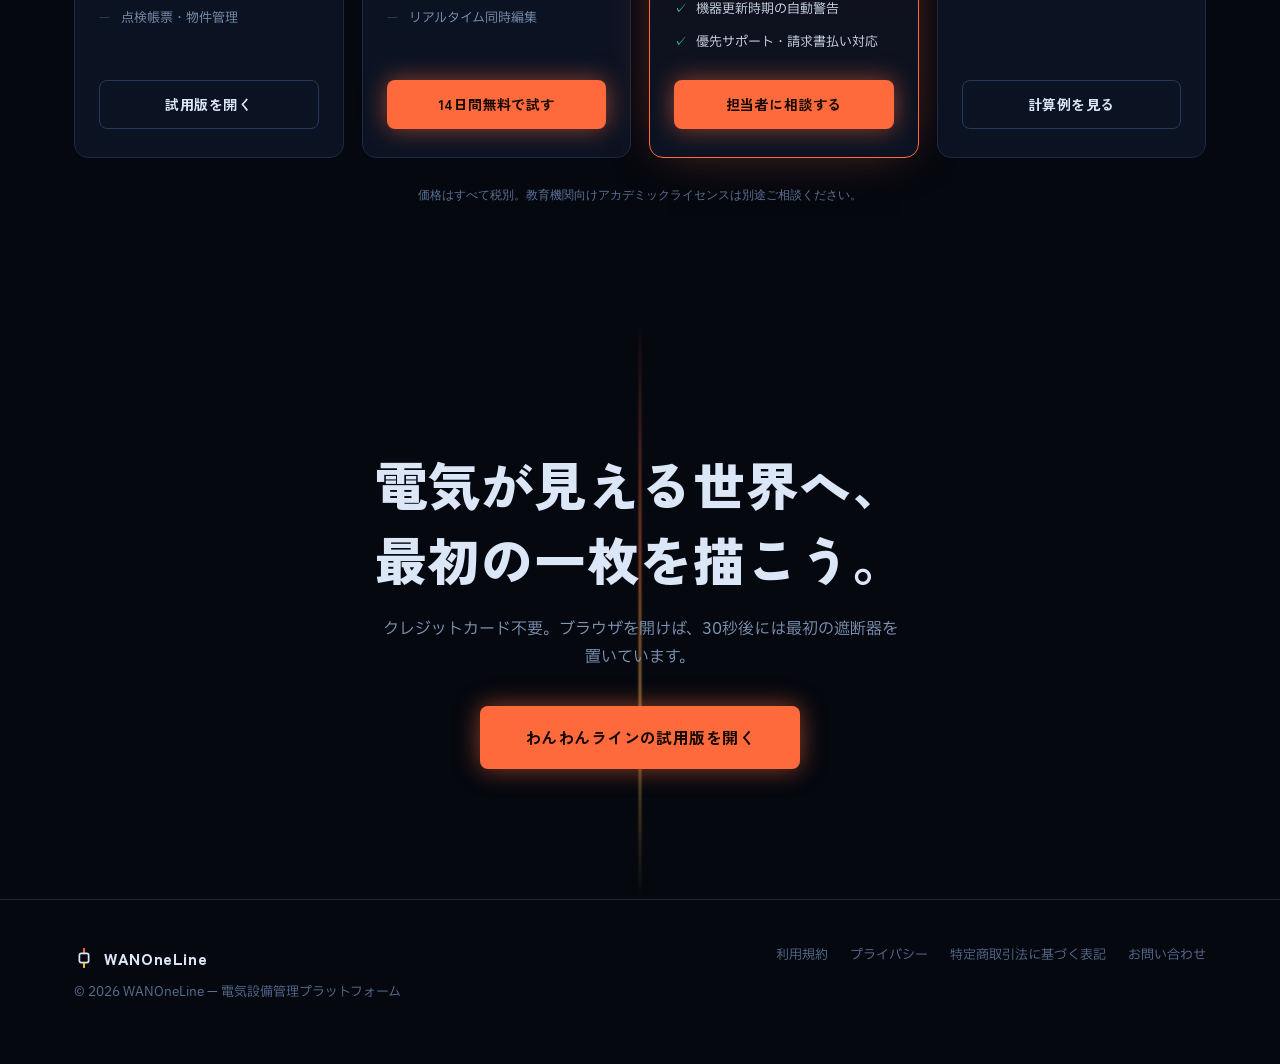
==== commit 1798e599: "PDFソフト: UI169（解析系を別ファイルにして裏で読み込む）を公開 - pdf/index.html を本体だけ（5.7MB）にし、PDFium・本文編集用フォント・OCRデータを pdf/as" ====
--- a/index.html
+++ b/index.html
@@ -467,7 +467,7 @@
         <svg viewBox="0 0 34 34" fill="none" aria-hidden="true"><rect x="3" y="3" width="28" height="28" rx="3" stroke="#dbe6f7" stroke-width="2.2"/><rect x="8" y="8" width="8" height="7" stroke="#ff6a3d" stroke-width="2"/><rect x="19" y="18" width="8" height="8" stroke="#ffc94d" stroke-width="2"/><path d="M16 11.5h5v6.5" stroke="#35d49a" stroke-width="1.8"/></svg>
         <span><b>配置図を開く</b><small>3D配置図・配電盤エディタ</small></span>
       </a>
-      <a href="pdf/index.html?v=20261128-fast-start-168" class="app-btn" id="open-pdf">
+      <a href="pdf/index.html?v=20261128-background-assets-169" class="app-btn" id="open-pdf">
         <svg viewBox="0 0 34 34" fill="none" aria-hidden="true"><path d="M8 3h12l7 7v21H8z" stroke="#dbe6f7" stroke-width="2.2" stroke-linejoin="round"/><path d="M20 3v8h7" stroke="#dbe6f7" stroke-width="2" stroke-linejoin="round"/><path d="M12 23h11M12 27h8" stroke="#ffc94d" stroke-width="1.8" stroke-linecap="round"/><text x="11" y="19" fill="#ff6a3d" font-family="sans-serif" font-size="7.5" font-weight="700">PDF</text></svg>
         <span><b>PDFソフト</b><small>PDFの編集・結合・抽出</small></span>
       </a>
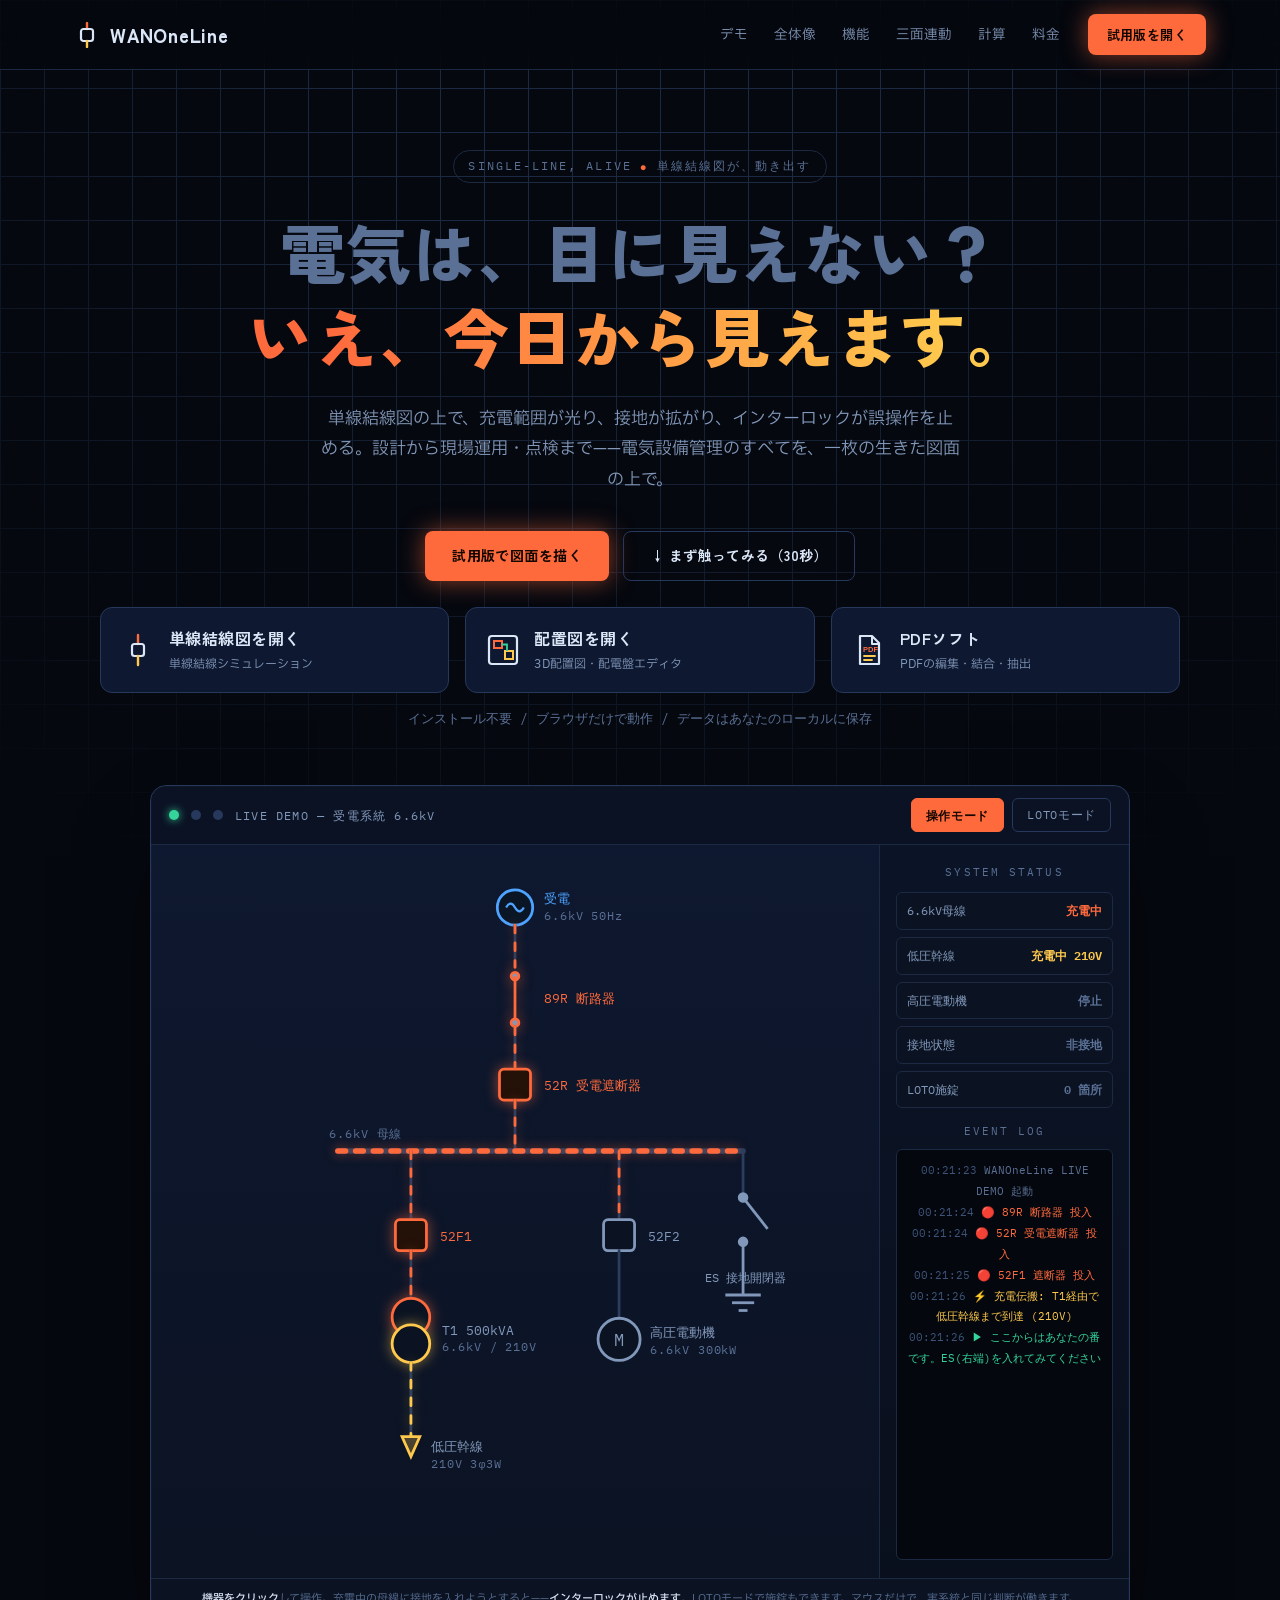
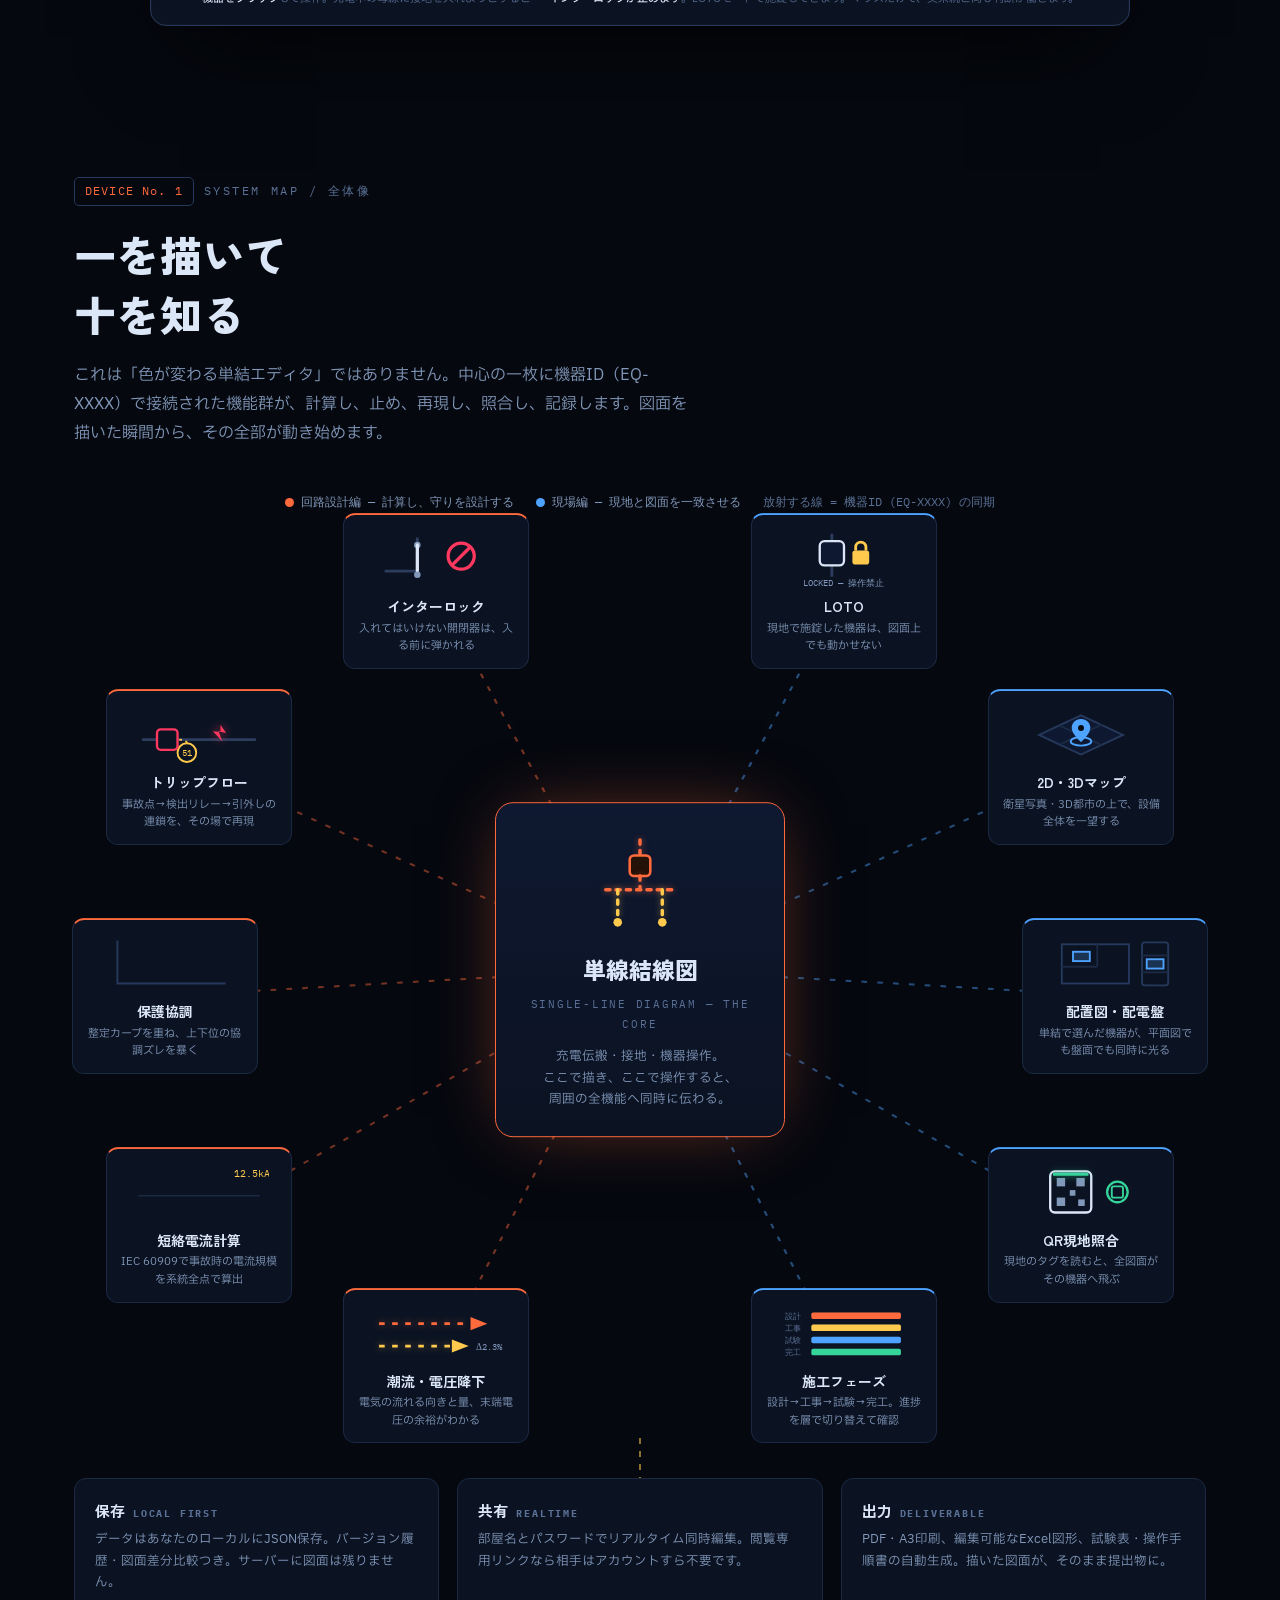
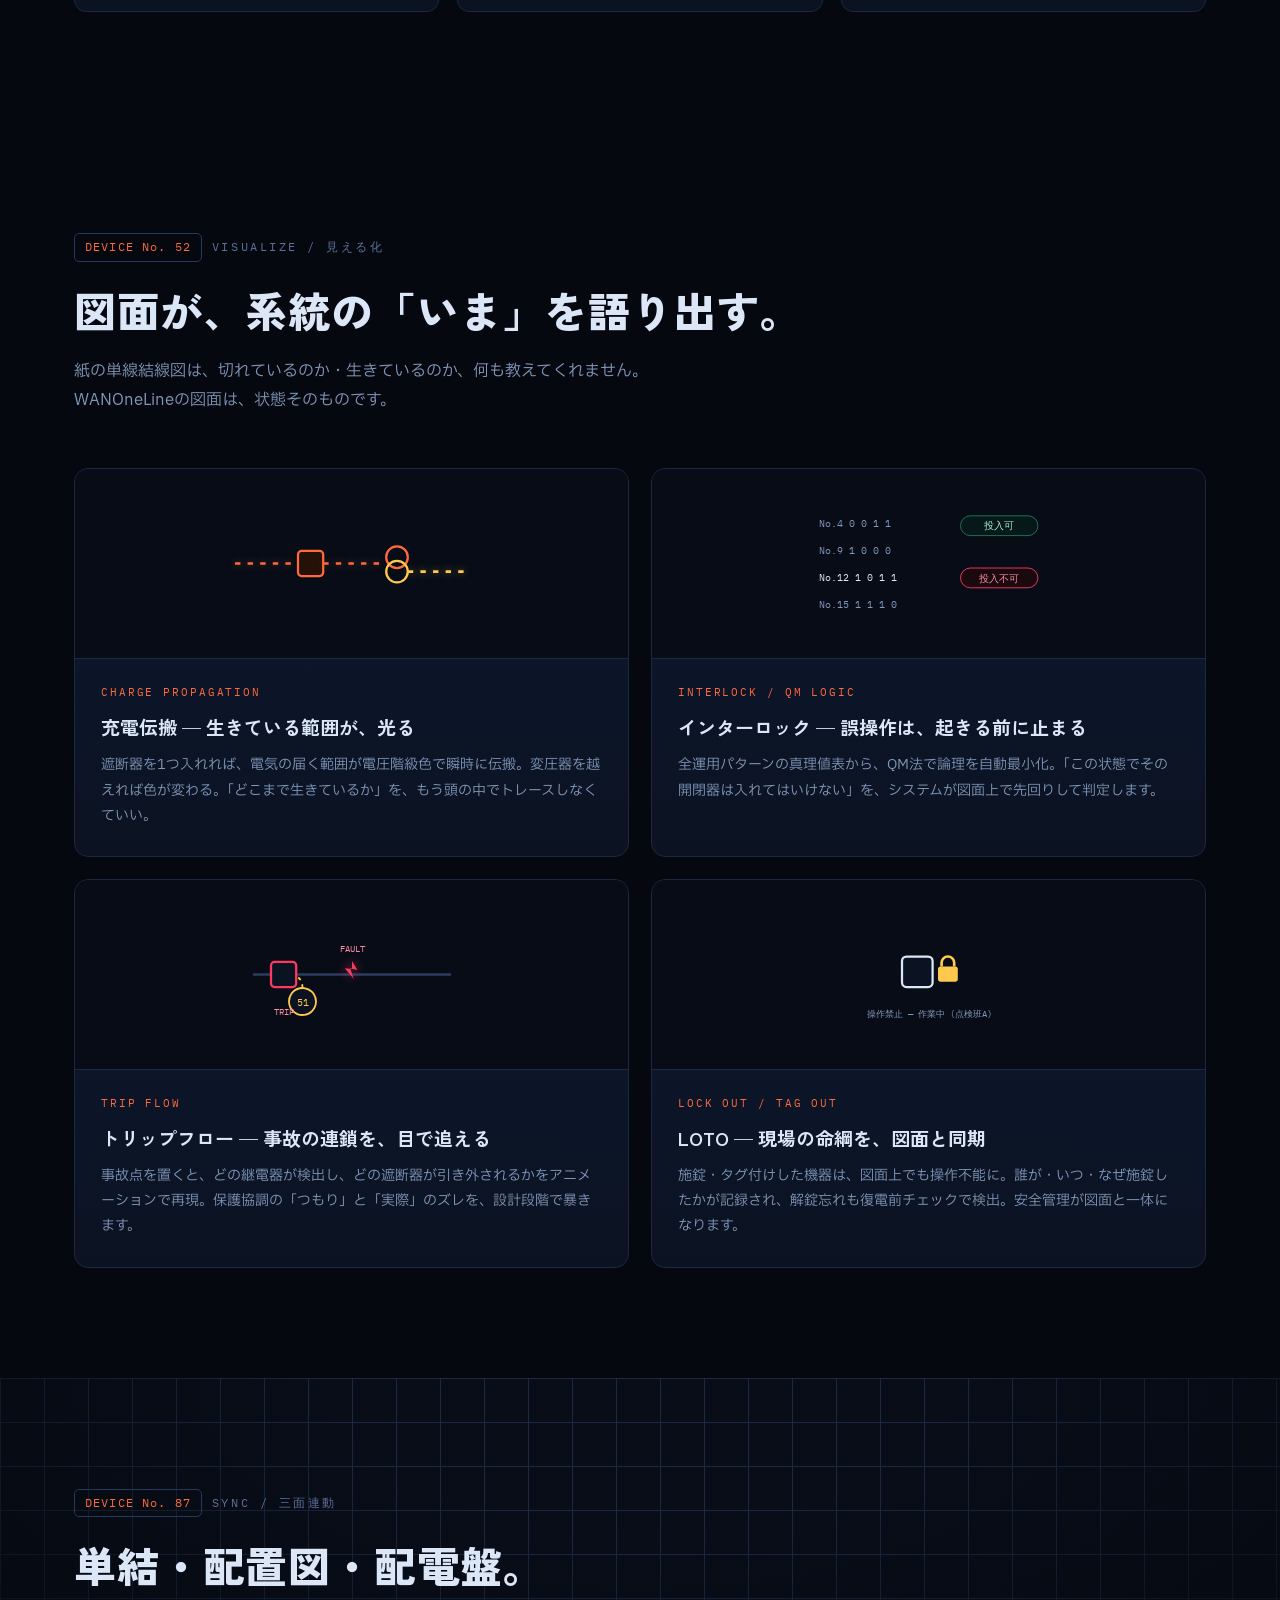
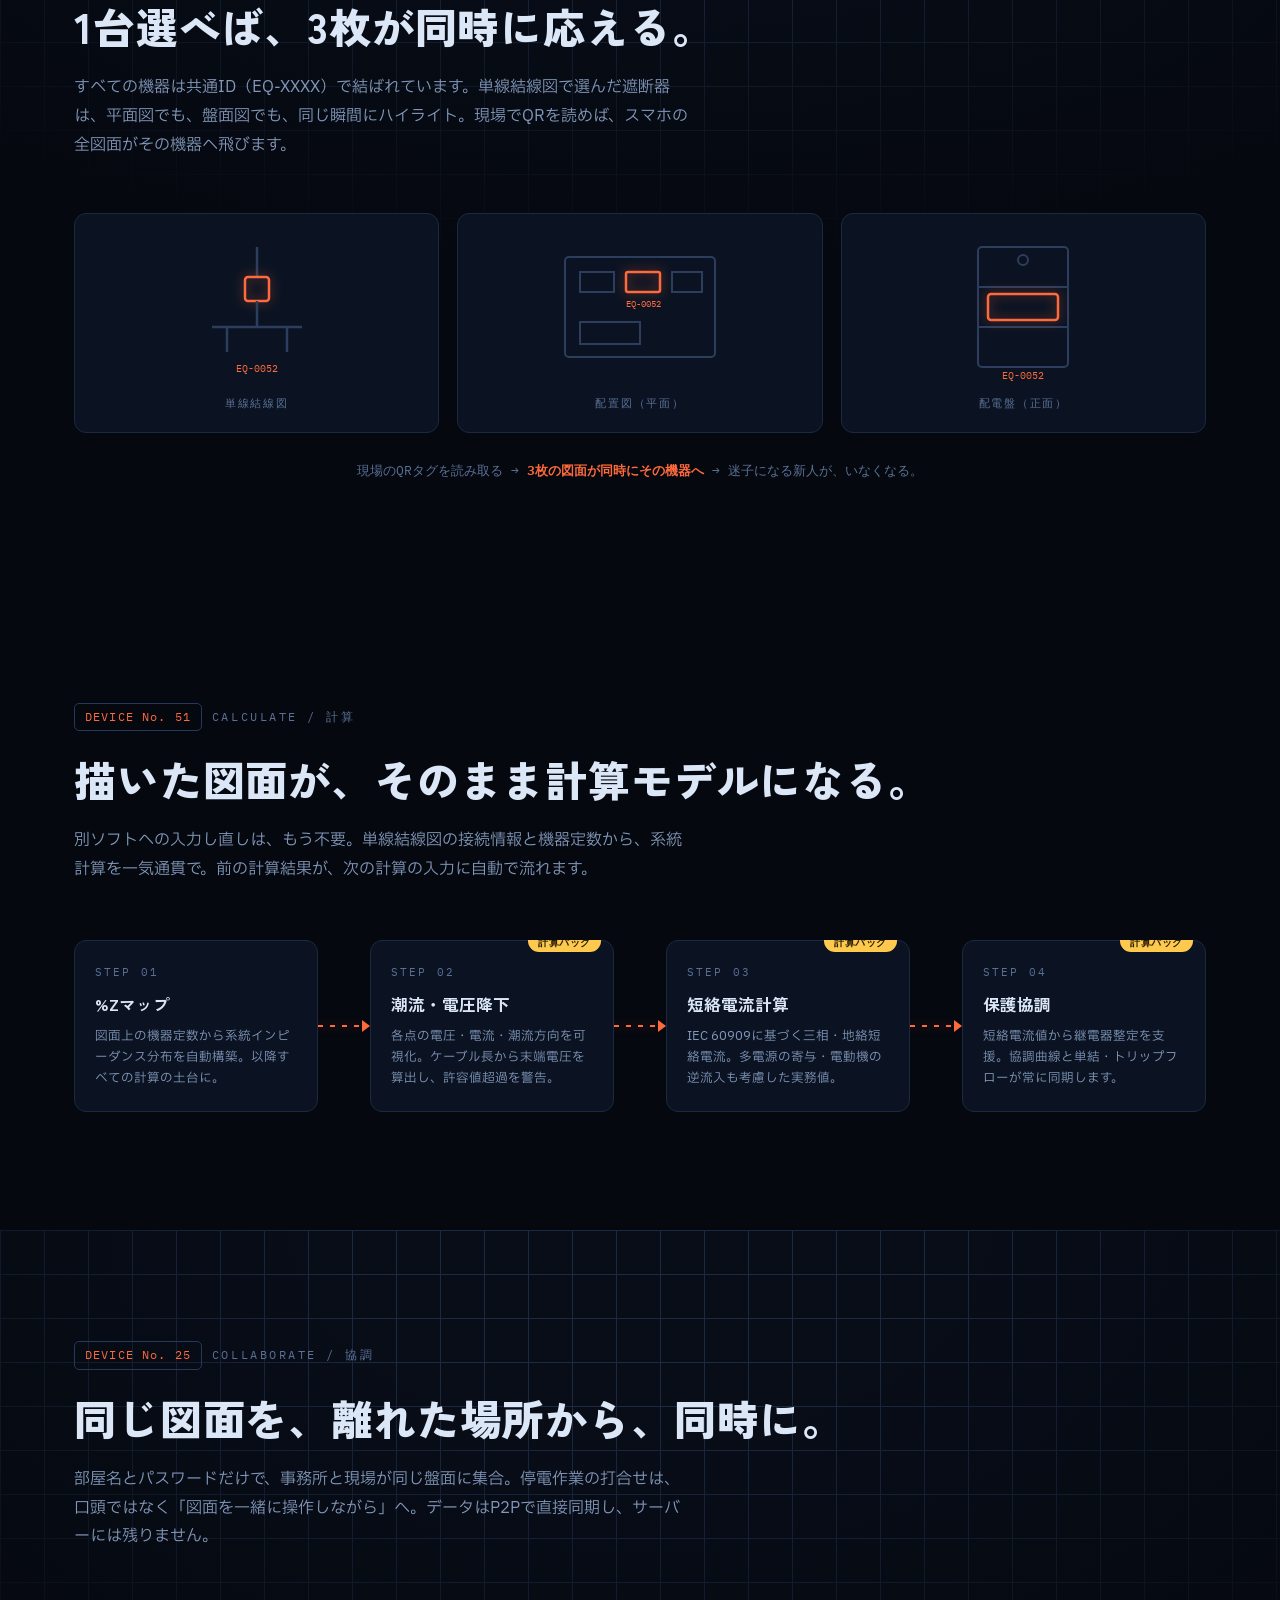
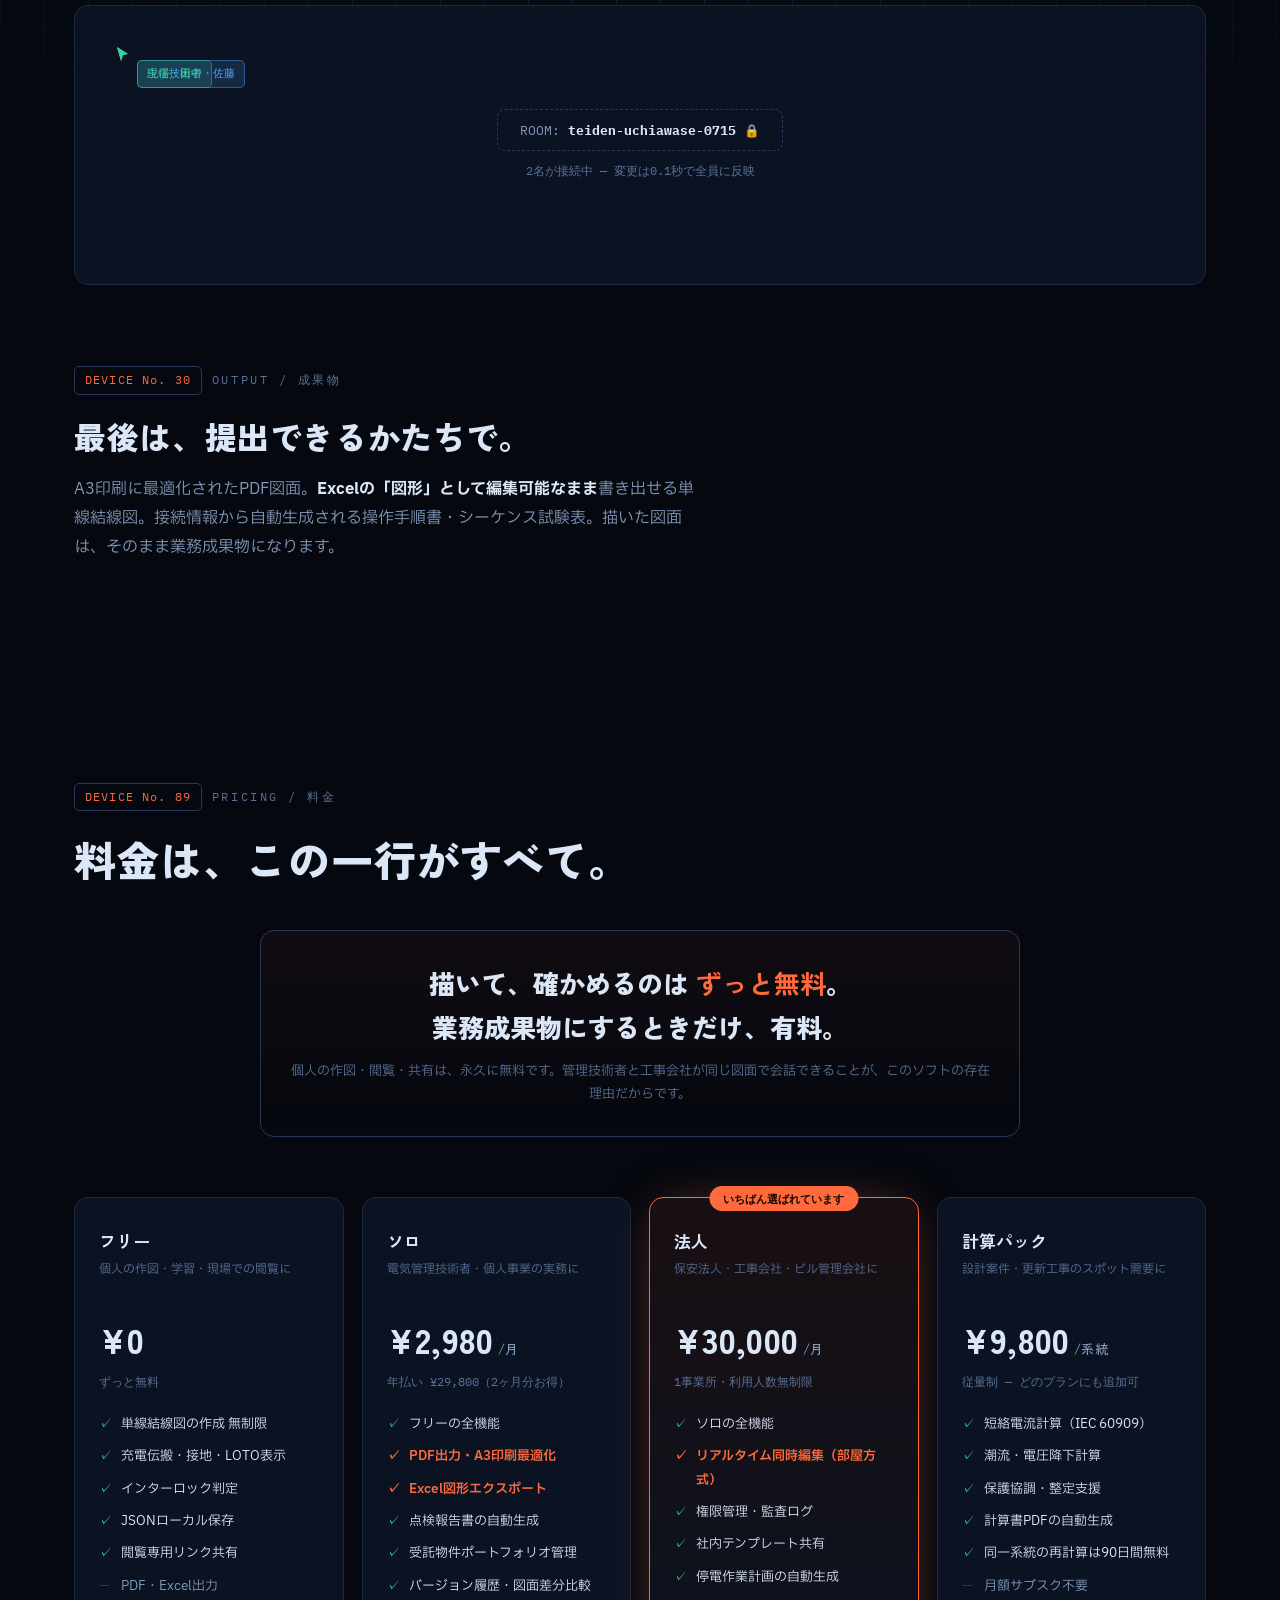
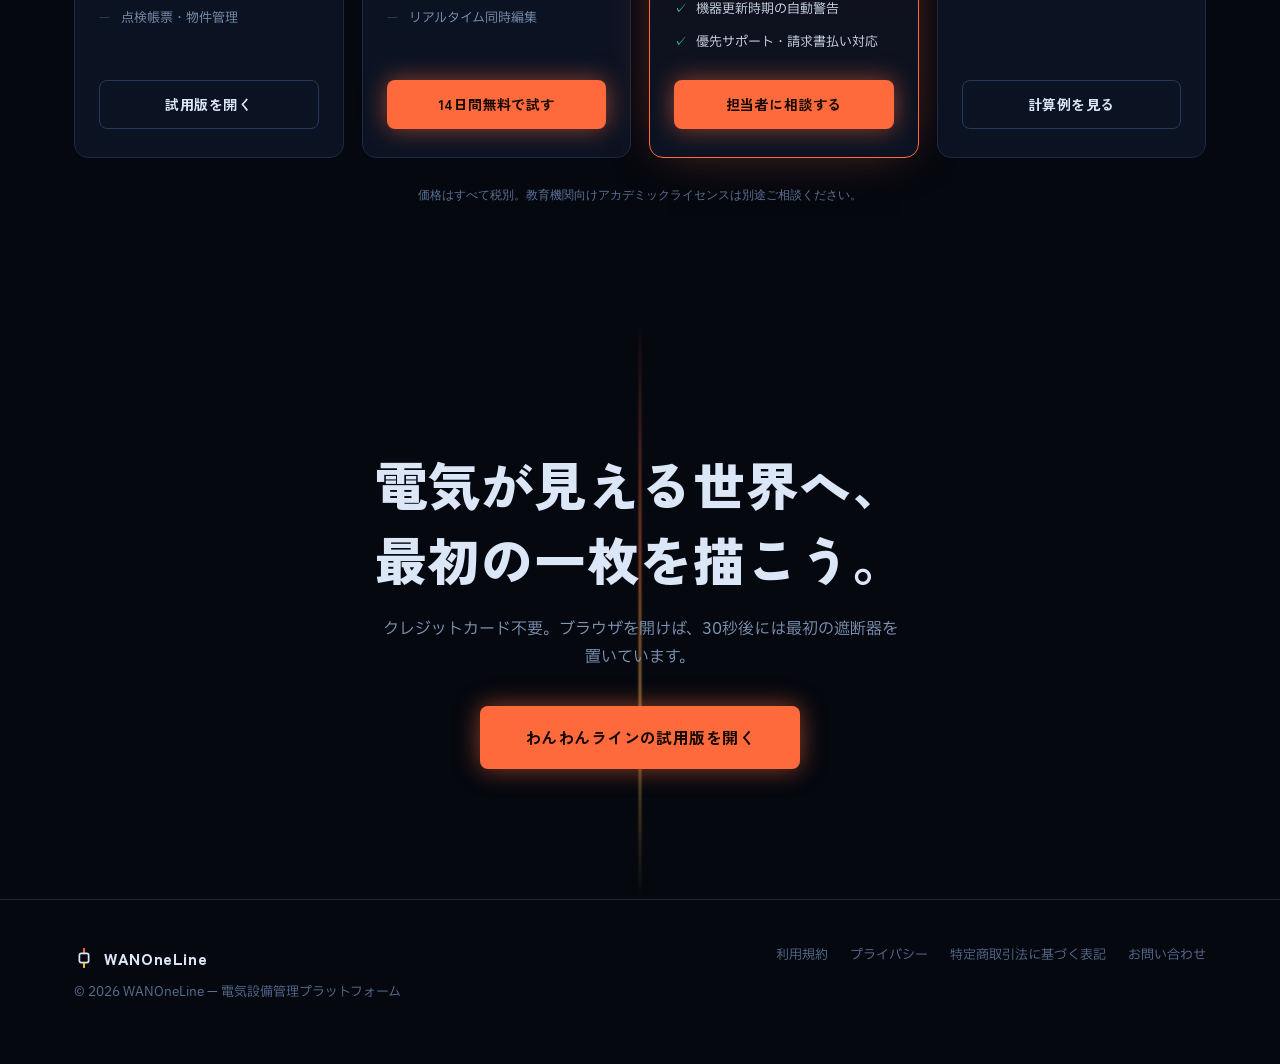
==== commit aa6571c2: "PDFソフト: UI170（3段階読み込み・圧縮済みデータを版をまたいでキャッシュ）を公開 - pdf/index.html を画面とアプリ本体だけ（1.6MB）にし、PDF.js・PDFium・フォ" ====
--- a/index.html
+++ b/index.html
@@ -467,7 +467,7 @@
         <svg viewBox="0 0 34 34" fill="none" aria-hidden="true"><rect x="3" y="3" width="28" height="28" rx="3" stroke="#dbe6f7" stroke-width="2.2"/><rect x="8" y="8" width="8" height="7" stroke="#ff6a3d" stroke-width="2"/><rect x="19" y="18" width="8" height="8" stroke="#ffc94d" stroke-width="2"/><path d="M16 11.5h5v6.5" stroke="#35d49a" stroke-width="1.8"/></svg>
         <span><b>配置図を開く</b><small>3D配置図・配電盤エディタ</small></span>
       </a>
-      <a href="pdf/index.html?v=20261128-background-assets-169" class="app-btn" id="open-pdf">
+      <a href="pdf/index.html?v=20261128-staged-load-170" class="app-btn" id="open-pdf">
         <svg viewBox="0 0 34 34" fill="none" aria-hidden="true"><path d="M8 3h12l7 7v21H8z" stroke="#dbe6f7" stroke-width="2.2" stroke-linejoin="round"/><path d="M20 3v8h7" stroke="#dbe6f7" stroke-width="2" stroke-linejoin="round"/><path d="M12 23h11M12 27h8" stroke="#ffc94d" stroke-width="1.8" stroke-linecap="round"/><text x="11" y="19" fill="#ff6a3d" font-family="sans-serif" font-size="7.5" font-weight="700">PDF</text></svg>
         <span><b>PDFソフト</b><small>PDFの編集・結合・抽出</small></span>
       </a>
